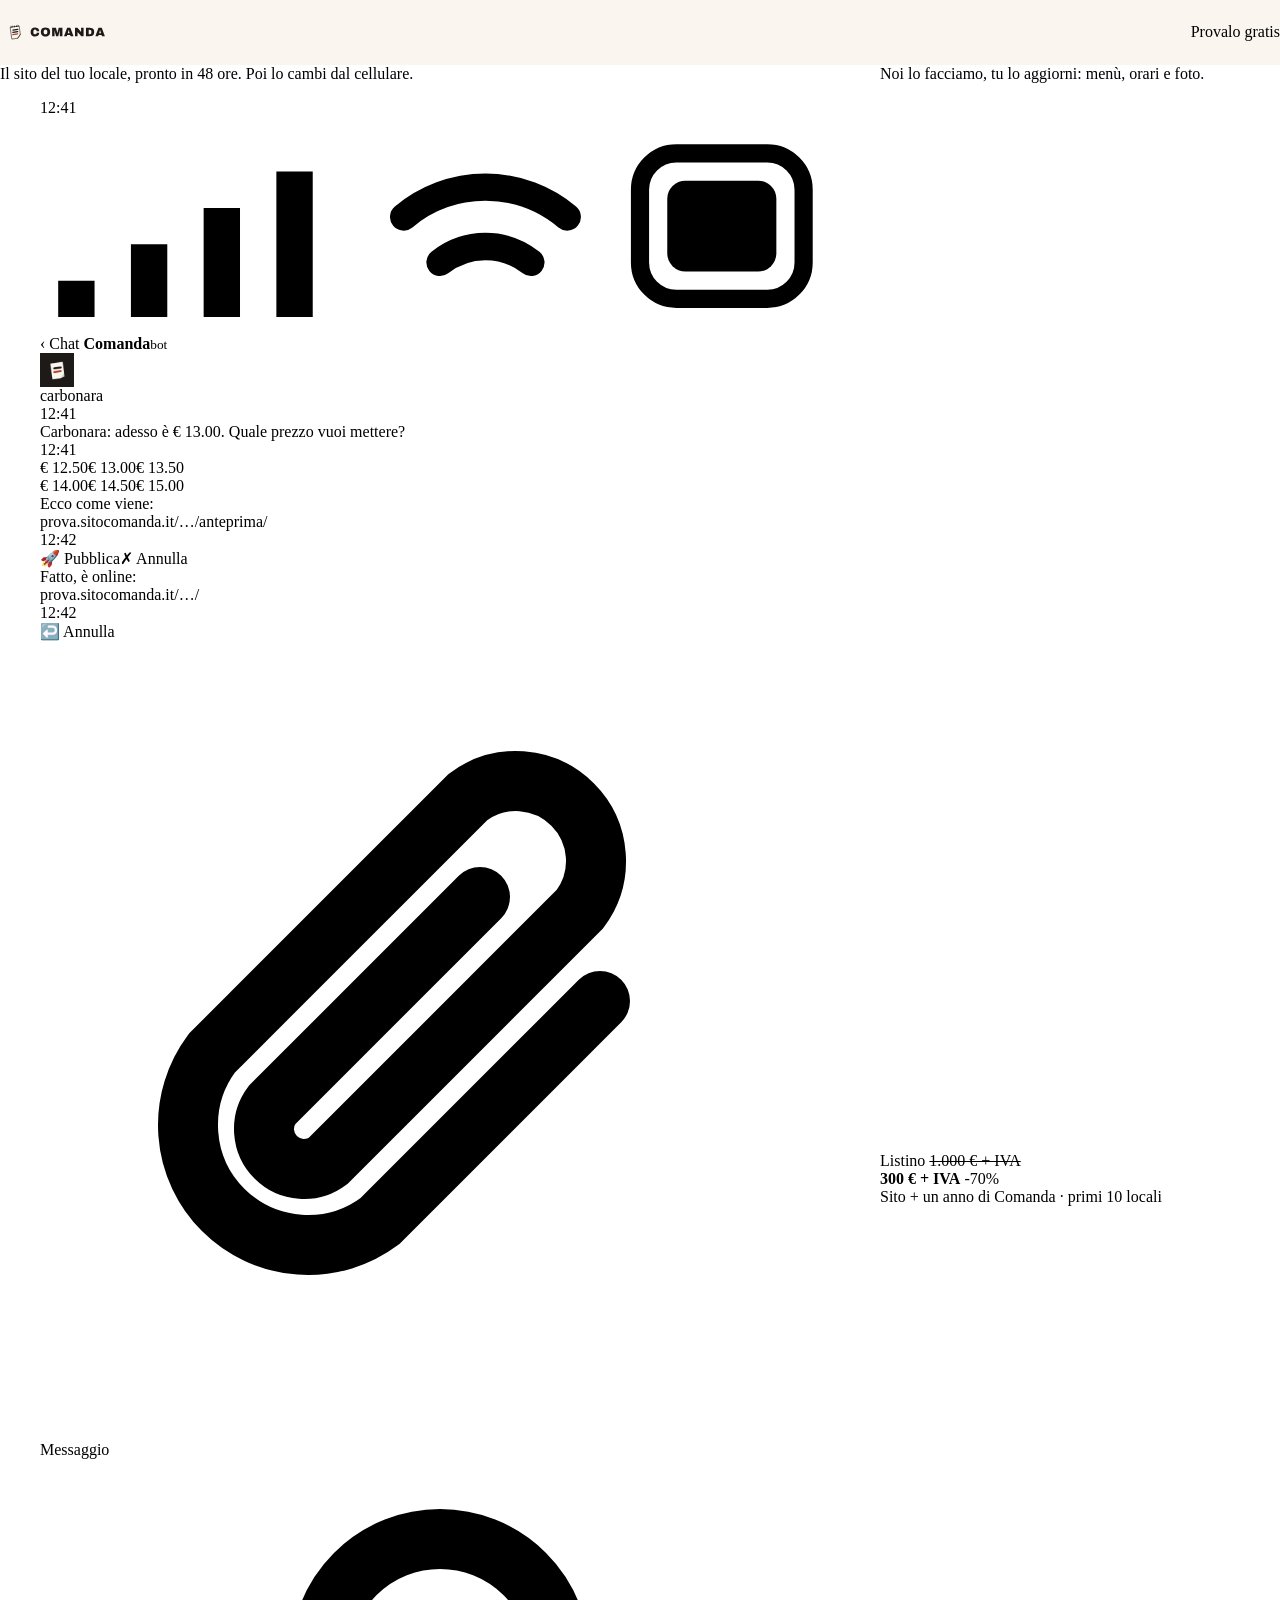
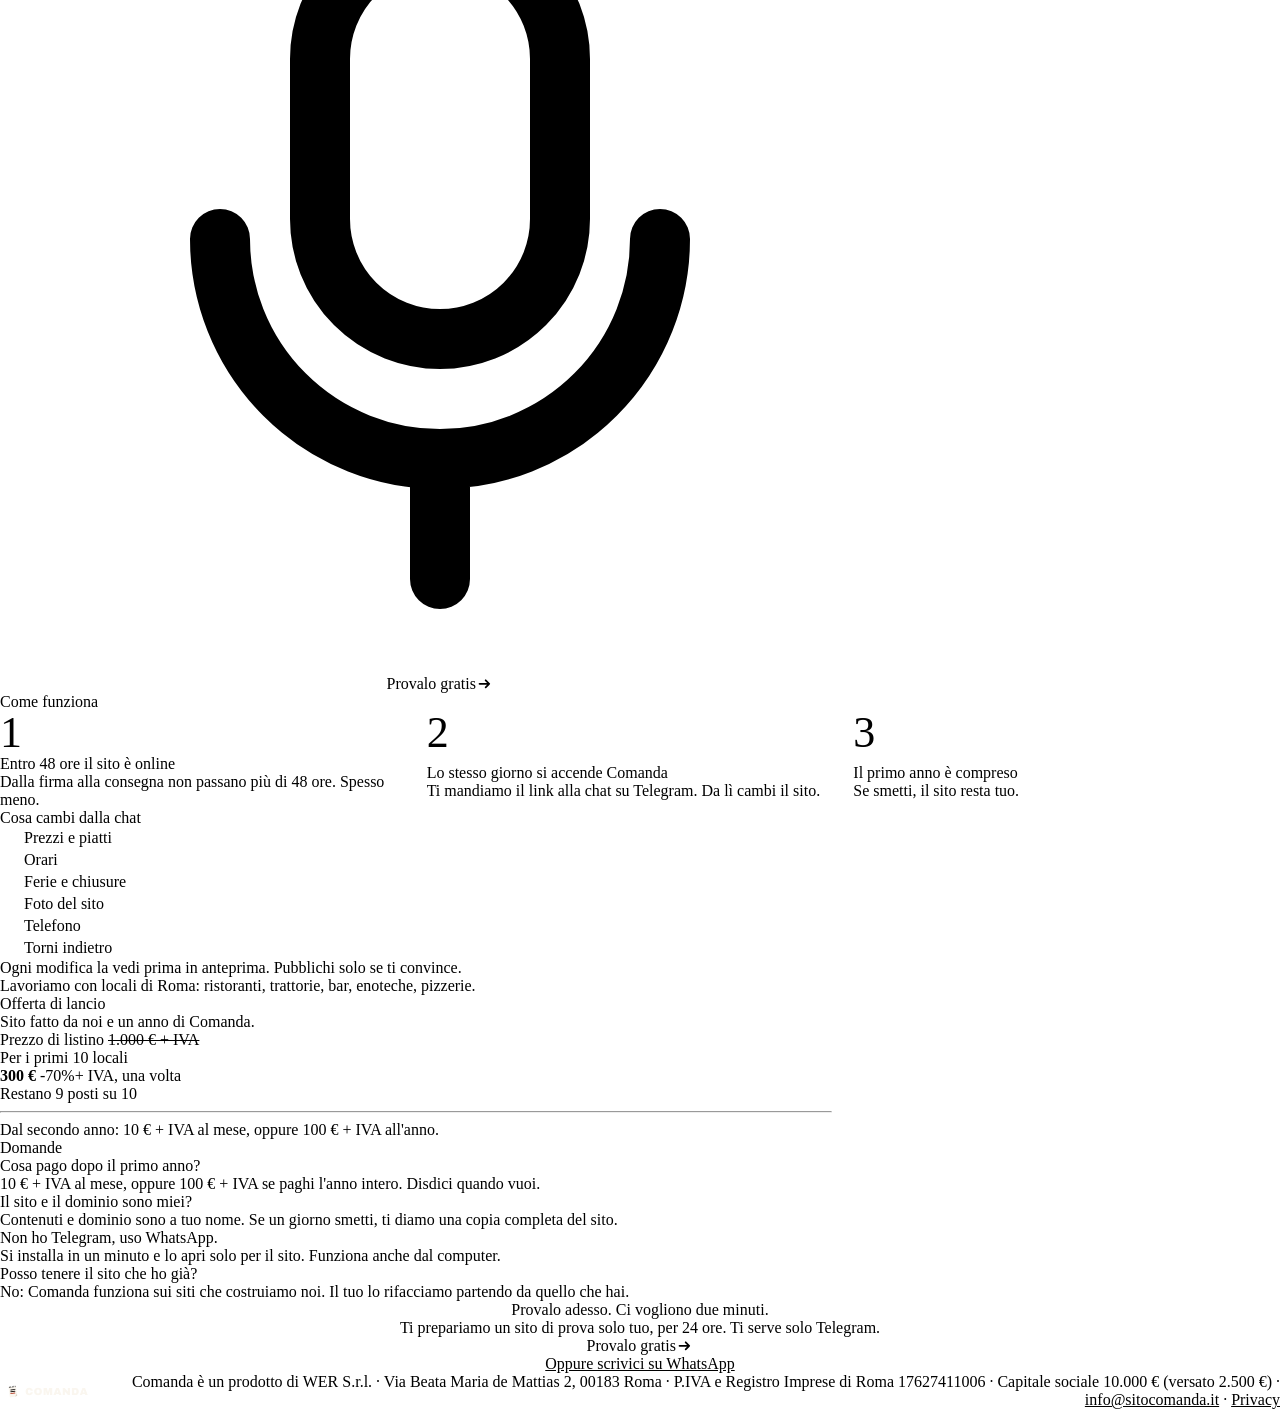
==== index.html @ eeb7a905 "vetrina v2: HTML nuovo, dati strutturati con tre prezzi e FAQ" ====
<!doctype html>
<html lang="it">
<head>
  <meta charset="utf-8">
  <meta name="viewport" content="width=device-width, initial-scale=1">
  <title>Sito per il tuo locale a Roma in 48 ore | Comanda</title>
  <meta name="description" content="Il sito del tuo locale in 48 ore, poi lo cambi dal cellulare. Listino 1.000 € + IVA, per i primi 10 locali 300 € + IVA con un anno compreso.">
  <link rel="canonical" href="https://sitocomanda.it/">
  <meta property="og:type" content="website">
  <meta property="og:site_name" content="Comanda">
  <meta property="og:locale" content="it_IT">
  <meta property="og:url" content="https://sitocomanda.it/">
  <meta property="og:title" content="Il sito del tuo locale, pronto in 48 ore. Poi lo cambi dal cellulare.">
  <meta property="og:description" content="Listino 1.000 € + IVA. Per i primi 10 locali: 300 € + IVA, sito e un anno di Comanda.">
  <meta property="og:image" content="https://sitocomanda.it/og-comanda.png">
  <meta property="og:image:alt" content="Comanda: il sito del tuo locale in 48 ore, 300 € + IVA per i primi 10 locali">
  <meta name="twitter:card" content="summary_large_image">
  <meta name="theme-color" content="#1D1A17">
  <link rel="icon" href="assets/comanda-favicon.ico" sizes="any">
  <link rel="icon" href="assets/comanda-favicon-32.png" type="image/png" sizes="32x32">
  <link rel="apple-touch-icon" href="assets/comanda-icona-ios-180.png">
  <link rel="preload" href="fonts/archivo-latin.woff2" as="font" type="font/woff2" crossorigin>
  <link rel="stylesheet" href="style.css">
  <script type="application/ld+json">
  {"@context":"https://schema.org","@type":"Service","name":"Comanda","url":"https://sitocomanda.it/",
   "description":"Sito per locali (ristoranti, trattorie, bar, enoteche, pizzerie) costruito in 48 ore da WER S.r.l. e aggiornabile dal titolare dal cellulare, con una chat su Telegram.",
   "areaServed":{"@type":"City","name":"Roma"},
   "provider":{"@type":"Organization","name":"WER S.r.l.","url":"https://sitocomanda.it/","logo":"https://sitocomanda.it/assets/comanda-icona-512.png","email":"info@sitocomanda.it","vatID":"IT17627411006",
     "address":{"@type":"PostalAddress","streetAddress":"Via Beata Maria de Mattias 2","postalCode":"00183","addressLocality":"Roma","addressCountry":"IT"}},
   "offers":[
    {"@type":"Offer","name":"Sito + primo anno di Comanda, prezzo di listino","price":"1000","priceCurrency":"EUR","priceSpecification":{"@type":"PriceSpecification","price":"1000","priceCurrency":"EUR","valueAddedTaxIncluded":false}},
    {"@type":"Offer","name":"Offerta di lancio: sito + primo anno, primi 10 locali","price":"300","priceCurrency":"EUR","availability":"https://schema.org/LimitedAvailability","eligibleQuantity":{"@type":"QuantitativeValue","maxValue":10},"priceSpecification":{"@type":"PriceSpecification","price":"300","priceCurrency":"EUR","valueAddedTaxIncluded":false}},
    {"@type":"Offer","name":"Rinnovo mensile dal secondo anno","price":"10","priceCurrency":"EUR","priceSpecification":{"@type":"UnitPriceSpecification","price":"10","priceCurrency":"EUR","valueAddedTaxIncluded":false,"billingDuration":"P1M"}},
    {"@type":"Offer","name":"Rinnovo annuale dal secondo anno","price":"100","priceCurrency":"EUR","priceSpecification":{"@type":"UnitPriceSpecification","price":"100","priceCurrency":"EUR","valueAddedTaxIncluded":false,"billingDuration":"P1Y"}}
   ]}
  </script>
  <script type="application/ld+json">
  {"@context":"https://schema.org","@type":"FAQPage","mainEntity":[
   {"@type":"Question","name":"Cosa pago dopo il primo anno?","acceptedAnswer":{"@type":"Answer","text":"10 € + IVA al mese, oppure 100 € + IVA se paghi l'anno intero. Disdici quando vuoi."}},
   {"@type":"Question","name":"Il sito e il dominio sono miei?","acceptedAnswer":{"@type":"Answer","text":"Contenuti e dominio sono a tuo nome. Se un giorno smetti, ti diamo una copia completa del sito."}},
   {"@type":"Question","name":"Non ho Telegram, uso WhatsApp.","acceptedAnswer":{"@type":"Answer","text":"Si installa in un minuto e lo apri solo per il sito. Funziona anche dal computer."}},
   {"@type":"Question","name":"Posso tenere il sito che ho già?","acceptedAnswer":{"@type":"Answer","text":"No: Comanda funziona sui siti che costruiamo noi. Il tuo lo rifacciamo partendo da quello che hai."}}
  ]}
  </script>
</head>
<body>
  <a class="skip" href="#main">Vai al contenuto</a>

  <header class="top">
    <div class="wrap top__in">
      <a class="logo" href="/" aria-label="Comanda, torna all'inizio"><img src="assets/comanda-lockup-orizzontale-chiaro.svg" alt="Comanda" width="110" height="30"></a>
      <a class="btn btn--line btn--sm" href="https://prova.sitocomanda.it/prova">Provalo gratis</a>
    </div>
  </header>

  <main id="main">
    <!-- HERO: figli piatti, l'ordine lo decide il CSS -->
    <section class="hero">
      <div class="wrap hero__grid">
        <h1>Il sito del tuo locale, pronto in 48 ore. Poi lo cambi dal cellulare.</h1>
        <p class="lead">Noi lo facciamo, tu lo aggiorni: menù, orari e foto.</p>

        <figure class="phone" id="demo" aria-label="Esempio di chat con Comanda su Telegram: la Carbonara passa da € 13.00 a € 14.00 e il sito si aggiorna">
          <div class="tg-status" aria-hidden="true">
            <span>12:41</span>
            <svg viewBox="0 0 44 12"><path d="M1 9h2v2H1zM5 7h2v4H5zM9 5h2v6H9zM13 3h2v8h-2z"/><path d="M20 5.5a7 7 0 0 1 9 0M22 8a4 4 0 0 1 5 0" fill="none" stroke="currentColor" stroke-width="1.5" stroke-linecap="round"/><rect x="33" y="2" width="9" height="8" rx="2" fill="none" stroke="currentColor"/><rect x="34.5" y="3.5" width="6" height="5" rx="1"/></svg>
          </div>
          <div class="tg-head" aria-hidden="true">
            <span class="tg-back">‹ Chat</span>
            <span class="tg-who"><b>Comanda</b><small>bot</small></span>
            <img class="tg-avatar" src="assets/comanda-avatar-96.png" alt="" width="34" height="34">
          </div>
          <div class="tg-body" data-demo-body data-demo-state="final">
            <div class="tg-msg tg-msg--me"><p>carbonara</p><time>12:41 <i class="tg-ticks"></i></time></div>
            <div class="tg-msg"><p>Carbonara: adesso è € 13.00. Quale prezzo vuoi mettere?</p><time>12:41</time>
              <div class="tg-kb"><div class="tg-kb__row"><span>€ 12.50</span><span>€ 13.00</span><span>€ 13.50</span></div><div class="tg-kb__row"><span class="is-tap">€ 14.00</span><span>€ 14.50</span><span>€ 15.00</span></div></div>
            </div>
            <div class="tg-msg"><p>Ecco come viene:<br><span class="tg-link">prova.sitocomanda.it/…/anteprima/</span></p><time>12:42</time>
              <div class="tg-kb"><div class="tg-kb__row"><span>🚀 Pubblica</span><span>✗ Annulla</span></div></div>
            </div>
            <div class="tg-msg"><p>Fatto, è online:<br><span class="tg-link">prova.sitocomanda.it/…/</span></p><time>12:42</time>
              <div class="tg-kb"><div class="tg-kb__row"><span>↩️ Annulla</span></div></div>
            </div>
          </div>
          <div class="tg-input" aria-hidden="true">
            <svg viewBox="0 0 20 20"><path d="m14 9-5.5 5.5a3 3 0 0 1-4.2-4.2l6.4-6.4a2 2 0 0 1 2.8 2.8l-6.3 6.3a1 1 0 0 1-1.4-1.4L11 6.4" fill="none" stroke="currentColor" stroke-width="1.5" stroke-linecap="round"/></svg>
            <span class="tg-field">Messaggio</span>
            <svg viewBox="0 0 20 20"><rect x="7" y="2" width="6" height="10" rx="3" fill="none" stroke="currentColor" stroke-width="1.5"/><path d="M4.5 9.5a5.5 5.5 0 0 0 11 0M10 15v3" fill="none" stroke="currentColor" stroke-width="1.5" stroke-linecap="round"/></svg>
          </div>
        </figure>

        <div class="price-mini">
          <p class="price-mini__list">Listino <s class="strike">1.000 € + IVA</s></p>
          <p class="price-mini__now"><b>300 € + IVA</b> <span class="badge">-70%</span></p>
          <p class="price-mini__note">Sito + un anno di Comanda · primi 10 locali</p>
        </div>

        <a class="btn btn--brick btn--block hero__cta" href="https://prova.sitocomanda.it/prova">Provalo gratis <svg class="arrow" viewBox="0 0 20 20" aria-hidden="true"><path d="M4 10h11m-4-4 4 4-4 4"/></svg></a>
      </div>
    </section>

    <!-- COME FUNZIONA -->
    <section class="section steps" id="come">
      <div class="wrap">
        <h2>Come funziona</h2>
        <ol class="steps__list">
          <li><span class="steps__n" aria-hidden="true">1</span><div><h3>Entro 48 ore il sito è online</h3><p>Dalla firma alla consegna non passano più di 48 ore. Spesso meno.</p></div></li>
          <li><span class="steps__n" aria-hidden="true">2</span><div><h3>Lo stesso giorno si accende Comanda</h3><p>Ti mandiamo il link alla chat su Telegram. Da lì cambi il sito.</p></div></li>
          <li><span class="steps__n" aria-hidden="true">3</span><div><h3>Il primo anno è compreso</h3><p>Se smetti, il sito resta tuo.</p></div></li>
        </ol>
      </div>
    </section>

    <!-- COSA CAMBI -->
    <section class="section changes" id="cosa">
      <div class="wrap">
        <h2>Cosa cambi dalla chat</h2>
        <ul class="changes__list">
          <li><svg viewBox="0 0 24 24" aria-hidden="true"><path d="M5 3v7a2 2 0 0 0 4 0V3M7 12v9M17 3c-2 0-3 2.5-3 6s1 4 3 4v8"/></svg>Prezzi e piatti</li>
          <li><svg viewBox="0 0 24 24" aria-hidden="true"><circle cx="12" cy="13" r="8"/><path d="M12 9v4l2.5 2M5 3 2 6M19 3l3 3"/></svg>Orari</li>
          <li><svg viewBox="0 0 24 24" aria-hidden="true"><rect x="3" y="5" width="18" height="16" rx="2"/><path d="M3 10h18M8 3v4m8-4v4M10 14l4 4m0-4-4 4"/></svg>Ferie e chiusure</li>
          <li><svg viewBox="0 0 24 24" aria-hidden="true"><rect x="3" y="3" width="18" height="18" rx="2"/><circle cx="9" cy="9" r="2"/><path d="m21 15-5-5L5 21"/></svg>Foto del sito</li>
          <li><svg viewBox="0 0 24 24" aria-hidden="true"><path d="M5 4h4l2 5-2.5 1.5a11 11 0 0 0 5 5L15 13l5 2v4a2 2 0 0 1-2 2A16 16 0 0 1 3 6a2 2 0 0 1 2-2"/></svg>Telefono</li>
          <li><svg viewBox="0 0 24 24" aria-hidden="true"><path d="M9 14 4 9l5-5"/><path d="M4 9h10.5a5.5 5.5 0 0 1 0 11H11"/></svg>Torni indietro</li>
        </ul>
        <p class="changes__note">Ogni modifica la vedi prima in anteprima. Pubblichi solo se ti convince.</p>
        <p class="changes__who">Lavoriamo con locali di Roma: ristoranti, trattorie, bar, enoteche, pizzerie.</p>
      </div>
    </section>

    <!-- PREZZO -->
    <section class="section offer" id="prezzo">
      <div class="wrap offer__in">
        <div class="offer__head">
          <p class="eyebrow">Offerta di lancio</p>
          <h2>Sito fatto da noi e un anno di Comanda.</h2>
        </div>
        <div class="offer__body">
          <p class="offer__list"><span>Prezzo di listino</span> <s class="strike strike--big">1.000 € + IVA</s></p>
          <p class="offer__for">Per i primi 10 locali</p>
          <p class="offer__now"><b>300 €</b> <span class="offer__side"><span class="badge badge--amber">-70%</span><span>+ IVA, una volta</span></span></p>
          <div class="seats">
            <span class="seats__dots" aria-hidden="true"><i class="is-taken"></i><i></i><i></i><i></i><i></i><i></i><i></i><i></i><i></i><i></i></span>
            <p>Restano 9 posti su 10</p>
          </div>
          <hr>
          <p class="offer__renew">Dal secondo anno: 10 € + IVA al mese, oppure 100 € + IVA all'anno.</p>
        </div>
      </div>
    </section>

    <!-- DOMANDE -->
    <section class="section faq" id="domande">
      <div class="wrap">
        <h2>Domande</h2>
        <div class="faq__list">
          <details><summary>Cosa pago dopo il primo anno?</summary><p>10 € + IVA al mese, oppure 100 € + IVA se paghi l'anno intero. Disdici quando vuoi.</p></details>
          <details><summary>Il sito e il dominio sono miei?</summary><p>Contenuti e dominio sono a tuo nome. Se un giorno smetti, ti diamo una copia completa del sito.</p></details>
          <details><summary>Non ho Telegram, uso WhatsApp.</summary><p>Si installa in un minuto e lo apri solo per il sito. Funziona anche dal computer.</p></details>
          <details><summary>Posso tenere il sito che ho già?</summary><p>No: Comanda funziona sui siti che costruiamo noi. Il tuo lo rifacciamo partendo da quello che hai.</p></details>
        </div>
      </div>
    </section>

    <!-- CHIUSURA -->
    <section class="section close">
      <div class="wrap close__in">
        <h2>Provalo adesso. Ci vogliono due minuti.</h2>
        <p>Ti prepariamo un sito di prova solo tuo, per 24 ore. Ti serve solo Telegram.</p>
        <a class="btn btn--brick btn--block" href="https://prova.sitocomanda.it/prova">Provalo gratis <svg class="arrow" viewBox="0 0 20 20" aria-hidden="true"><path d="M4 10h11m-4-4 4 4-4 4"/></svg></a>
        <a class="close__wa" href="https://wa.me/393895848609?text=Ciao%2C%20vorrei%20parlare%20del%20sito%20del%20mio%20locale" rel="noopener">Oppure scrivici su WhatsApp</a>
      </div>
    </section>
  </main>

  <footer class="foot">
    <div class="wrap foot__in">
      <img src="assets/comanda-lockup-orizzontale-scuro.svg" alt="Comanda" width="92" height="25">
      <p>Comanda è un prodotto di WER S.r.l. · Via Beata Maria de Mattias 2, 00183 Roma · P.IVA e Registro Imprese di Roma 17627411006 · Capitale sociale 10.000 € (versato 2.500 €) · <a href="mailto:info@sitocomanda.it">info@sitocomanda.it</a> · <a href="privacy.html">Privacy</a></p>
    </div>
  </footer>

  <div class="sticky-cta" hidden>
    <a class="btn btn--brick btn--block" href="https://prova.sitocomanda.it/prova">Provalo gratis <svg class="arrow" viewBox="0 0 20 20" aria-hidden="true"><path d="M4 10h11m-4-4 4 4-4 4"/></svg></a>
  </div>

  <script src="site.js" defer></script>
</body>
</html>
---- style.css ----
/* Comanda · vetrina sitocomanda.it · dal design pen.dev del 2026-09-27 */

@font-face {
  font-family: "Archivo";
  font-style: normal;
  font-weight: 400 900;
  font-display: swap;
  src: url("fonts/archivo-latin.woff2") format("woff2");
}

*, *::before, *::after { box-sizing: border-box; }
html { -webkit-text-size-adjust: 100%; scroll-behavior: smooth; scroll-padding-top: 5rem; }
@media (prefers-reduced-motion: reduce) { html { scroll-behavior: auto; } }
body {
  margin: 0;
  font-family: var(--font);
  font-size: var(--fs-body);
  line-height: var(--lh-body);
  color: var(--ink);
  background: var(--paper);
  -webkit-font-smoothing: antialiased;
}
h1, h2, h3, p, ul, ol { margin: 0; }
ul, ol { padding: 0; list-style: none; }
img, svg { display: block; }
a { color: inherit; }
button { font: inherit; color: inherit; }
:focus-visible { outline: none; box-shadow: var(--focus); border-radius: var(--r-xs); }

.wrap { width: 100%; max-width: calc(var(--w-page) + 2 * var(--gutter)); margin: 0 auto; padding: 0 var(--gutter); }
.skip { position: absolute; left: -999px; top: 0; background: var(--ink); color: var(--paper); padding: var(--s-3) var(--s-4); z-index: 99; }
.skip:focus { left: var(--s-3); top: var(--s-3); }
.sr { position: absolute; width: 1px; height: 1px; overflow: hidden; clip: rect(0 0 0 0); }

@media (max-width: 767px) { .only-wide { display: none !important; } }
@media (min-width: 768px) { .only-narrow { display: none !important; } }

h1 {
  font-size: var(--fs-display-1);
  font-weight: var(--w-black);
  line-height: var(--lh-display);
  letter-spacing: var(--track-display);
  text-wrap: balance;
}
h2 {
  font-size: var(--fs-h1);
  font-weight: var(--w-black);
  line-height: var(--lh-tight);
  letter-spacing: var(--track-display);
  text-wrap: balance;
}
h3 { font-size: var(--fs-body-lg); font-weight: var(--w-bold); line-height: var(--lh-snug); }

/* ---------- Bottoni ---------- */
.btn {
  display: inline-flex; align-items: center; justify-content: center; gap: var(--s-2);
  min-height: var(--control-h);
  padding: 0 var(--s-5);
  border-radius: var(--r-sm);
  border: var(--border-w) solid transparent;
  font-weight: var(--w-bold);
  font-size: 1rem;
  text-decoration: none;
  white-space: nowrap;
  transition: background var(--t-fast) var(--ease), transform var(--t-fast) var(--ease);
}
.btn:active { transform: translateY(1px); }
.btn--sm { min-height: var(--control-h-sm); padding: 0 var(--s-4); font-size: var(--fs-small); }
.btn--block { width: 100%; }
.btn--brick { background: var(--brick); color: var(--paper); }
.btn--brick:hover { background: var(--brick-2); }
.btn--amber { background: var(--amber); color: var(--ink); }
.btn--amber:hover { background: #d99532; }
.btn--line { border-color: var(--ink); color: var(--ink); background: transparent; }
.btn--line:hover { background: var(--paper-2); }
.btn--ghost { color: var(--ink); padding: 0 var(--s-4); }
.btn--ghost:hover { text-decoration: underline; text-underline-offset: 4px; }
.arrow { width: 1.1em; height: 1.1em; fill: none; stroke: currentColor; stroke-width: 2; stroke-linecap: round; stroke-linejoin: round; }
.wa { width: 1.1em; height: 1.1em; fill: none; stroke: currentColor; stroke-width: 2; stroke-linejoin: round; }

.note { font-size: var(--fs-small); color: var(--ink-3); }

/* ---------- Barra offerta ---------- */
.promo { background: var(--ink); color: var(--paper); font-size: var(--fs-label); font-weight: var(--w-medium); }
.promo__in { display: flex; align-items: center; justify-content: center; gap: var(--s-2); min-height: 2.25rem; padding-top: var(--s-2); padding-bottom: var(--s-2); text-align: center; }
.promo__icon { width: 14px; height: 14px; fill: var(--amber); flex: none; }
.promo__link { color: var(--amber); font-weight: var(--w-bold); text-decoration: none; margin-left: var(--s-2); }
.promo__link:hover { text-decoration: underline; }

/* ---------- Testata ---------- */
.top { position: sticky; top: 0; z-index: 20; background: rgba(250, 246, 239, 0.94); backdrop-filter: blur(8px); border-bottom: 1px solid transparent; transition: border-color var(--t-base); }
.top.is-scrolled { border-bottom-color: var(--paper-3); }
.top__in { display: flex; align-items: center; justify-content: space-between; min-height: 4rem; }
.logo img { width: 110px; height: auto; }
.nav { display: none; }
.menu { display: grid; gap: 5px; width: 44px; height: 44px; place-content: center; background: none; border: 0; cursor: pointer; margin-right: -10px; }
.menu span { width: 22px; height: 2px; background: var(--ink); transition: transform var(--t-base) var(--ease), opacity var(--t-base); }
.menu[aria-expanded="true"] span:nth-child(1) { transform: translateY(7px) rotate(45deg); }
.menu[aria-expanded="true"] span:nth-child(2) { opacity: 0; }
.menu[aria-expanded="true"] span:nth-child(3) { transform: translateY(-7px) rotate(-45deg); }
.nav.is-open {
  display: flex; flex-direction: column; gap: var(--s-1);
  position: absolute; left: 0; right: 0; top: 100%;
  background: var(--paper); border-bottom: 1px solid var(--paper-3);
  padding: var(--s-2) var(--gutter) var(--s-5);
}
.nav.is-open a:not(.btn) { padding: var(--s-3) 0; text-decoration: none; font-weight: var(--w-medium); border-bottom: 1px solid var(--paper-3); }
.nav.is-open .btn { margin-top: var(--s-4); }
@media (min-width: 900px) {
  .menu { display: none; }
  .nav, .nav.is-open { display: flex; flex-direction: row; align-items: center; gap: var(--s-6); position: static; padding: 0; border: 0; background: none; }
  .nav a:not(.btn) { text-decoration: none; font-size: var(--fs-small); font-weight: var(--w-medium); padding: 0; border: 0; }
  .nav a:not(.btn):hover { text-decoration: underline; text-underline-offset: 4px; }
  .nav .btn, .nav.is-open .btn { margin: 0; }
}

/* ---------- Hero ---------- */
.hero { padding: var(--s-5) 0 var(--s-8); }
.hero__grid { display: grid; gap: var(--s-5); }
.hero__copy { display: grid; gap: var(--s-4); align-content: start; }
.lead { font-size: var(--fs-body); color: var(--ink-2); max-width: 36rem; }
.deal {
  display: flex; align-items: center; gap: var(--s-4);
  padding: var(--s-3) var(--s-4);
  background: #fff; border: 1px solid var(--paper-3);
  text-decoration: none; max-width: 34rem;
}
.deal__price { color: var(--brick); font-weight: var(--w-black); font-size: clamp(1.5rem, 1.2rem + 1.5vw, 2rem); letter-spacing: var(--track-display); white-space: nowrap; }
.deal__text { display: grid; line-height: var(--lh-snug); }
.deal__text b { font-size: var(--fs-small); }
.deal__text small { font-size: var(--fs-label); color: var(--ink-3); }
.hero__cta { display: flex; flex-wrap: wrap; align-items: center; gap: var(--s-3); }
.hero__cta.only-narrow { display: grid; gap: var(--s-3); text-align: center; }

@media (min-width: 768px) {
  .hero { padding: var(--s-8) 0 var(--s-9); }
  .hero__grid { grid-template-columns: minmax(0, 1fr) minmax(0, 25rem); gap: var(--s-7); align-items: center; }
  .hero__copy { gap: var(--s-5); }
  .hero__cta { margin-top: var(--s-2); }
}

/* ---------- Chat demo ---------- */
.chat {
  background: #fff;
  border: 1px solid var(--paper-3);
  border-radius: var(--r-lg);
  overflow: hidden;
  box-shadow: 0 20px 50px -24px rgba(29, 26, 23, 0.28);
  font-size: var(--fs-small);
  max-width: 28rem;
  width: 100%;
  justify-self: center;
}
.chat__head { display: flex; align-items: center; gap: var(--s-3); padding: var(--s-3) var(--s-4); border-bottom: 1px solid var(--paper-3); }
.chat__avatar { width: 34px; height: 34px; border-radius: 50%; background: var(--brick); color: var(--paper); display: grid; place-items: center; font-weight: var(--w-black); flex: none; }
.chat__who { display: grid; line-height: 1.2; }
.chat__who small { color: var(--ink-3); font-size: 0.75rem; }
.chat__live { margin-left: auto; display: inline-flex; align-items: center; gap: 6px; background: var(--brick-soft); color: var(--brick-2); font-size: 0.72rem; font-weight: var(--w-bold); padding: 3px 10px; border-radius: var(--r-pill); }
.chat__live i { width: 6px; height: 6px; border-radius: 50%; background: var(--brick); animation: pulse 1.6s infinite; }
@keyframes pulse { 50% { opacity: 0.3; } }
@media (prefers-reduced-motion: reduce) { .chat__live i { animation: none; } }

.chat__body {
  display: flex; flex-direction: column; gap: var(--s-3);
  padding: var(--s-4);
  background: var(--paper-2);
  height: 21rem;
  overflow-y: auto;
  overscroll-behavior: contain;
  scroll-behavior: smooth;
}
.chat__day { align-self: center; font-size: 0.72rem; background: var(--paper-3); padding: 2px 10px; border-radius: var(--r-pill); color: var(--ink-2); }
.msg { max-width: 86%; padding: var(--s-2) var(--s-3); border-radius: var(--r-md); line-height: 1.4; animation: in var(--t-base) var(--ease); }
@keyframes in { from { opacity: 0; transform: translateY(6px); } }
.msg time { display: flex; justify-content: flex-end; align-items: center; gap: 4px; font-size: 0.68rem; margin-top: 2px; opacity: 0.7; }
.msg time svg { width: 14px; height: 9px; fill: none; stroke: currentColor; stroke-width: 1.5; }
.msg--me { align-self: flex-end; background: var(--ink); color: var(--paper); border-bottom-right-radius: var(--r-xs); }
.msg--bot { align-self: flex-start; background: #fff; border: 1px solid var(--paper-3); border-bottom-left-radius: var(--r-xs); }
.msg--typing { display: flex; gap: 4px; padding: var(--s-3); }
.msg--typing i { width: 6px; height: 6px; border-radius: 50%; background: var(--ink-3); animation: dot 1s infinite; }
.msg--typing i:nth-child(2) { animation-delay: 0.15s; }
.msg--typing i:nth-child(3) { animation-delay: 0.3s; }
@keyframes dot { 50% { transform: translateY(-3px); opacity: 0.4; } }

.site { margin-top: var(--s-2); border: 1px solid var(--paper-3); border-left: 3px solid var(--brick); padding: var(--s-2) var(--s-3); background: var(--paper); display: grid; gap: 2px; }
.site__url { font-size: 0.68rem; color: var(--brick); font-weight: var(--w-bold); }
.site__name { font-size: var(--fs-small); }
.site__menu { display: grid; gap: 2px; margin-top: 4px; font-size: 0.8rem; }
.site__menu li { display: flex; justify-content: space-between; gap: var(--s-4); padding: 2px 6px; margin: 0 -6px; }
.site__menu li.is-new { background: var(--ok-soft); color: var(--ok); font-weight: var(--w-bold); }
.site__menu s { color: var(--ink-3); font-weight: var(--w-regular); margin-right: 4px; }
.site__photo { height: 64px; margin-top: 4px; background: linear-gradient(135deg, #c98a5a, #7a4a2e 60%, #3a2518); position: relative; }
.site__photo::after { content: "Nuova copertina"; position: absolute; left: 6px; bottom: 4px; font-size: 0.65rem; color: #fff; font-weight: var(--w-bold); }

.chat__input { display: flex; align-items: center; justify-content: space-between; gap: var(--s-3); padding: var(--s-3) var(--s-4); border-top: 1px solid var(--paper-3); color: var(--ink-3); }
.chat__send { width: 32px; height: 32px; border-radius: 50%; background: var(--brick); display: grid; place-items: center; flex: none; }
.chat__send svg { width: 16px; height: 16px; fill: var(--paper); }
.chat__try { padding: var(--s-3) var(--s-4) var(--s-4); background: var(--paper); border-top: 1px solid var(--paper-3); }
.chat__try > p { display: flex; align-items: center; gap: 6px; font-size: 0.78rem; font-weight: var(--w-bold); color: var(--ink-2); margin-bottom: var(--s-2); }
.chat__try > p svg { width: 16px; height: 16px; fill: none; stroke: var(--brick); stroke-width: 1.6; stroke-linecap: round; stroke-linejoin: round; }
.chips { display: grid; grid-template-columns: 1fr 1fr; gap: var(--s-2); }
.chips button {
  display: flex; align-items: center; justify-content: center; gap: 6px;
  min-height: 2.5rem; padding: 0 var(--s-2);
  background: #fff; border: 1px solid var(--line); border-radius: var(--r-sm);
  font-size: 0.8rem; font-weight: var(--w-bold); cursor: pointer;
  transition: border-color var(--t-fast), background var(--t-fast);
}
@media (max-width: 359px) { .chips button { font-size: 0.74rem; gap: 4px; } .chips svg { width: 13px; height: 13px; } .chat__input span:first-child { font-size: 0.8rem; } }
.chips button:hover { border-color: var(--brick); }
.chips button[aria-pressed="true"] { background: var(--paper-2); border-color: var(--paper-3); color: var(--ink-3); cursor: default; }
.chips svg { width: 15px; height: 15px; fill: none; stroke: var(--brick); stroke-width: 1.6; stroke-linecap: round; stroke-linejoin: round; flex: none; }

/* ---------- Sezioni ---------- */
.section { padding: var(--section-gap) 0; }
.dark { background: var(--ink); color: var(--paper); padding: var(--section-gap) 0; }

/* Tre gesti */
.steps__head { display: flex; justify-content: space-between; align-items: end; gap: var(--s-5); margin-bottom: var(--s-6); }
.steps__head p { color: var(--paper-mute); }
.steps__list { display: grid; gap: 0; }
.steps__list li { display: grid; grid-template-columns: 2.25rem 1fr; gap: var(--s-3); padding: var(--s-5) 0; border-top: 1px solid var(--line-dark); }
.steps__list li:first-child { border-top-color: var(--amber); }
.steps__n { font-size: 1.75rem; font-weight: var(--w-black); line-height: 1; color: var(--paper); }
.steps__list li:first-child .steps__n { color: var(--amber); }
.steps__list h3 { margin-bottom: var(--s-2); }
.steps__list p { color: var(--paper-mute); font-size: var(--fs-small); }
@media (min-width: 768px) {
  .steps__head { margin-bottom: var(--s-7); }
  .steps__list { grid-template-columns: repeat(3, 1fr); gap: var(--s-6); }
  .steps__list li { grid-template-columns: 1fr; gap: var(--s-4); padding-top: var(--s-6); }
  .steps__n { font-size: 2.75rem; }
}

/* Cosa cambi */
.changes__grid { display: grid; gap: var(--s-5); }
.changes__grid > div { display: grid; gap: var(--s-4); align-content: start; }
.changes__grid > div p { color: var(--ink-2); }
.changes__list li { display: grid; grid-template-columns: 1.5rem 1fr; column-gap: var(--s-4); align-items: center; padding: var(--s-4) 0; border-bottom: 1px solid var(--paper-3); }
.changes__list svg { width: 22px; height: 22px; fill: none; stroke: var(--brick); stroke-width: 1.7; stroke-linecap: round; stroke-linejoin: round; grid-row: span 2; }
.changes__list q, .changes__list b { font-weight: var(--w-medium); }
.changes__list q { quotes: "«" "»"; }
.changes__list span { font-size: var(--fs-label); color: var(--ink-3); }
@media (min-width: 768px) {
  .changes__grid { grid-template-columns: 0.85fr 1.15fr; gap: var(--s-8); }
  .changes__list li { grid-template-columns: 1.5rem 1fr auto; }
  .changes__list svg { grid-row: auto; }
  .changes__list span { text-align: right; font-size: var(--fs-small); }
}

/* Offerta */
.offer-wrap { padding-top: 0; }
.offer {
  display: grid; gap: var(--s-6);
  background: var(--ink); color: var(--paper);
  padding: var(--s-6) var(--s-5);
  border-radius: var(--r-lg);
}
.offer__copy { display: grid; gap: var(--s-4); align-content: start; }
.offer__copy > p { color: var(--paper-mute); max-width: 34rem; }
.ticks { display: grid; gap: var(--s-2); }
.ticks li { position: relative; padding-left: var(--s-6); font-size: var(--fs-small); }
.ticks li::before { content: ""; position: absolute; left: 2px; top: 0.35em; width: 12px; height: 7px; border-left: 2px solid var(--amber); border-bottom: 2px solid var(--amber); transform: rotate(-45deg); }
.offer .btn { justify-self: start; margin-top: var(--s-2); }
.slip {
  display: grid; gap: var(--s-1);
  background: var(--paper); color: var(--ink);
  padding: var(--s-5);
  border-top: 3px solid var(--brick);
  box-shadow: 0 16px 30px -18px rgba(0, 0, 0, 0.6);
  transform: rotate(var(--tilt-slip));
  align-self: center;
  max-width: 22rem;
}
.slip__label { font-size: var(--fs-label); color: var(--ink-3); }
.slip__price { font-size: clamp(3.25rem, 2.5rem + 3vw, 4.5rem); font-weight: var(--w-black); line-height: 1; letter-spacing: var(--track-display); }
.slip__sub { font-size: var(--fs-small); color: var(--ink-2); }
.slip__seats { display: grid; grid-template-columns: repeat(10, 1fr); gap: 5px; margin-top: var(--s-4); }
.slip__seats i { height: 7px; background: var(--brick); }
.slip__count { font-size: var(--fs-label); color: var(--brick); font-weight: var(--w-bold); }
@media (max-width: 767px) {
  .offer { padding: var(--s-6) var(--s-4); }
  .offer .slip { order: -1; transform: none; max-width: none; margin-top: var(--s-2); }
  .offer__copy { display: contents; }
  .offer h2 { order: -2; }
  .offer .btn { width: 100%; }
}
@media (min-width: 768px) {
  .offer { grid-template-columns: 1.3fr 0.7fr; gap: var(--s-8); padding: var(--s-8) var(--s-7); }
  .offer .slip { justify-self: center; width: 100%; }
}

/* Confronto */
.compare { padding-top: 0; }
.compare h2 { margin-bottom: var(--s-6); }
.compare table { width: 100%; border-collapse: collapse; font-size: var(--fs-small); }
.compare th, .compare td { text-align: left; padding: var(--s-4); border-bottom: 1px solid var(--paper-3); vertical-align: top; }
.compare thead th { font-size: var(--fs-label); font-weight: var(--w-medium); color: var(--ink-3); }
.compare tbody th { font-weight: var(--w-bold); }
.compare .us { background: var(--amber-soft); font-weight: var(--w-bold); }
.compare thead .us { color: var(--brick); }
.fine { font-size: var(--fs-label); color: var(--ink-3); margin-top: var(--s-4); }

/* Prova */
.try-wrap { padding-top: 0; }
.try {
  display: grid; gap: var(--s-5);
  background: var(--ink); color: var(--paper);
  padding: var(--s-6) var(--s-5);
  border-radius: var(--r-lg);
}
.try__copy { display: grid; gap: var(--s-4); }
.try__copy > p:not(.note) { color: var(--paper-mute); max-width: 38rem; }
.try .btn { justify-self: start; }
.try .note { color: var(--paper-mute); font-size: var(--fs-label); }
.try__ticket { width: 76px; height: auto; order: -1; }
@media (max-width: 767px) {
  .try { background: none; color: var(--ink); padding: 0; }
  .try__copy > p:not(.note) { color: var(--ink-2); }
  .try .btn { width: 100%; background: var(--brick); color: var(--paper); }
  .try .note { color: var(--ink-3); text-align: center; }
}
@media (min-width: 768px) {
  .try { grid-template-columns: 1fr auto; align-items: center; padding: var(--s-8) var(--s-7); gap: var(--s-8); }
  .try__ticket { order: 0; width: 130px; margin-right: var(--s-6); }
}

/* FAQ */
.faq { background: var(--paper-2); }
.faq__grid { display: grid; gap: var(--s-5); }
.faq__list details { border-bottom: 1px solid var(--paper-3); }
.faq__list summary {
  display: flex; justify-content: space-between; align-items: center; gap: var(--s-4);
  padding: var(--s-4) 0; cursor: pointer; font-weight: var(--w-bold); list-style: none;
}
.faq__list summary::-webkit-details-marker { display: none; }
.faq__list summary::after { content: "+"; font-size: 1.5rem; font-weight: var(--w-regular); line-height: 1; transition: transform var(--t-base) var(--ease); }
.faq__list details[open] summary::after { transform: rotate(45deg); }
.faq__list p { padding: 0 0 var(--s-4); color: var(--ink-2); font-size: var(--fs-small); max-width: 40rem; }
@media (min-width: 768px) {
  .faq__grid { grid-template-columns: 0.8fr 1.2fr; gap: var(--s-8); }
  .faq__list summary { cursor: default; pointer-events: none; padding-bottom: var(--s-2); }
  .faq__list summary::after { display: none; }
  .faq__list details { padding-bottom: var(--s-2); }
}

/* Chiusura */
.close__in { display: grid; gap: var(--s-5); text-align: left; }
.close__cta { display: grid; gap: var(--s-3); }
@media (min-width: 768px) {
  .close__in { justify-items: center; text-align: center; }
  .close__cta { display: flex; gap: var(--s-3); }
}

/* Piede */
.foot { background: var(--ink); color: var(--paper-mute); font-size: var(--fs-label); padding: var(--s-6) 0; }
.foot__in { display: grid; gap: var(--s-4); }
.foot img { width: 92px; height: auto; }
.foot a { color: var(--paper); }
@media (min-width: 900px) {
  .foot__in { grid-template-columns: auto 1fr; align-items: center; }
  .foot p { text-align: right; }
}

/* Pagina privacy */
.doc { padding: var(--s-7) 0 var(--s-9); }
.doc .wrap { max-width: calc(var(--w-text) + 2 * var(--gutter)); }
.doc h1 { font-size: var(--fs-h1); margin-bottom: var(--s-3); }
.doc h2 { font-size: var(--fs-h3); margin: var(--s-6) 0 var(--s-3); }
.doc p, .doc li { color: var(--ink-2); margin-bottom: var(--s-3); }
.doc ul { list-style: disc; padding-left: var(--s-5); }
.doc .note { margin-bottom: var(--s-6); }
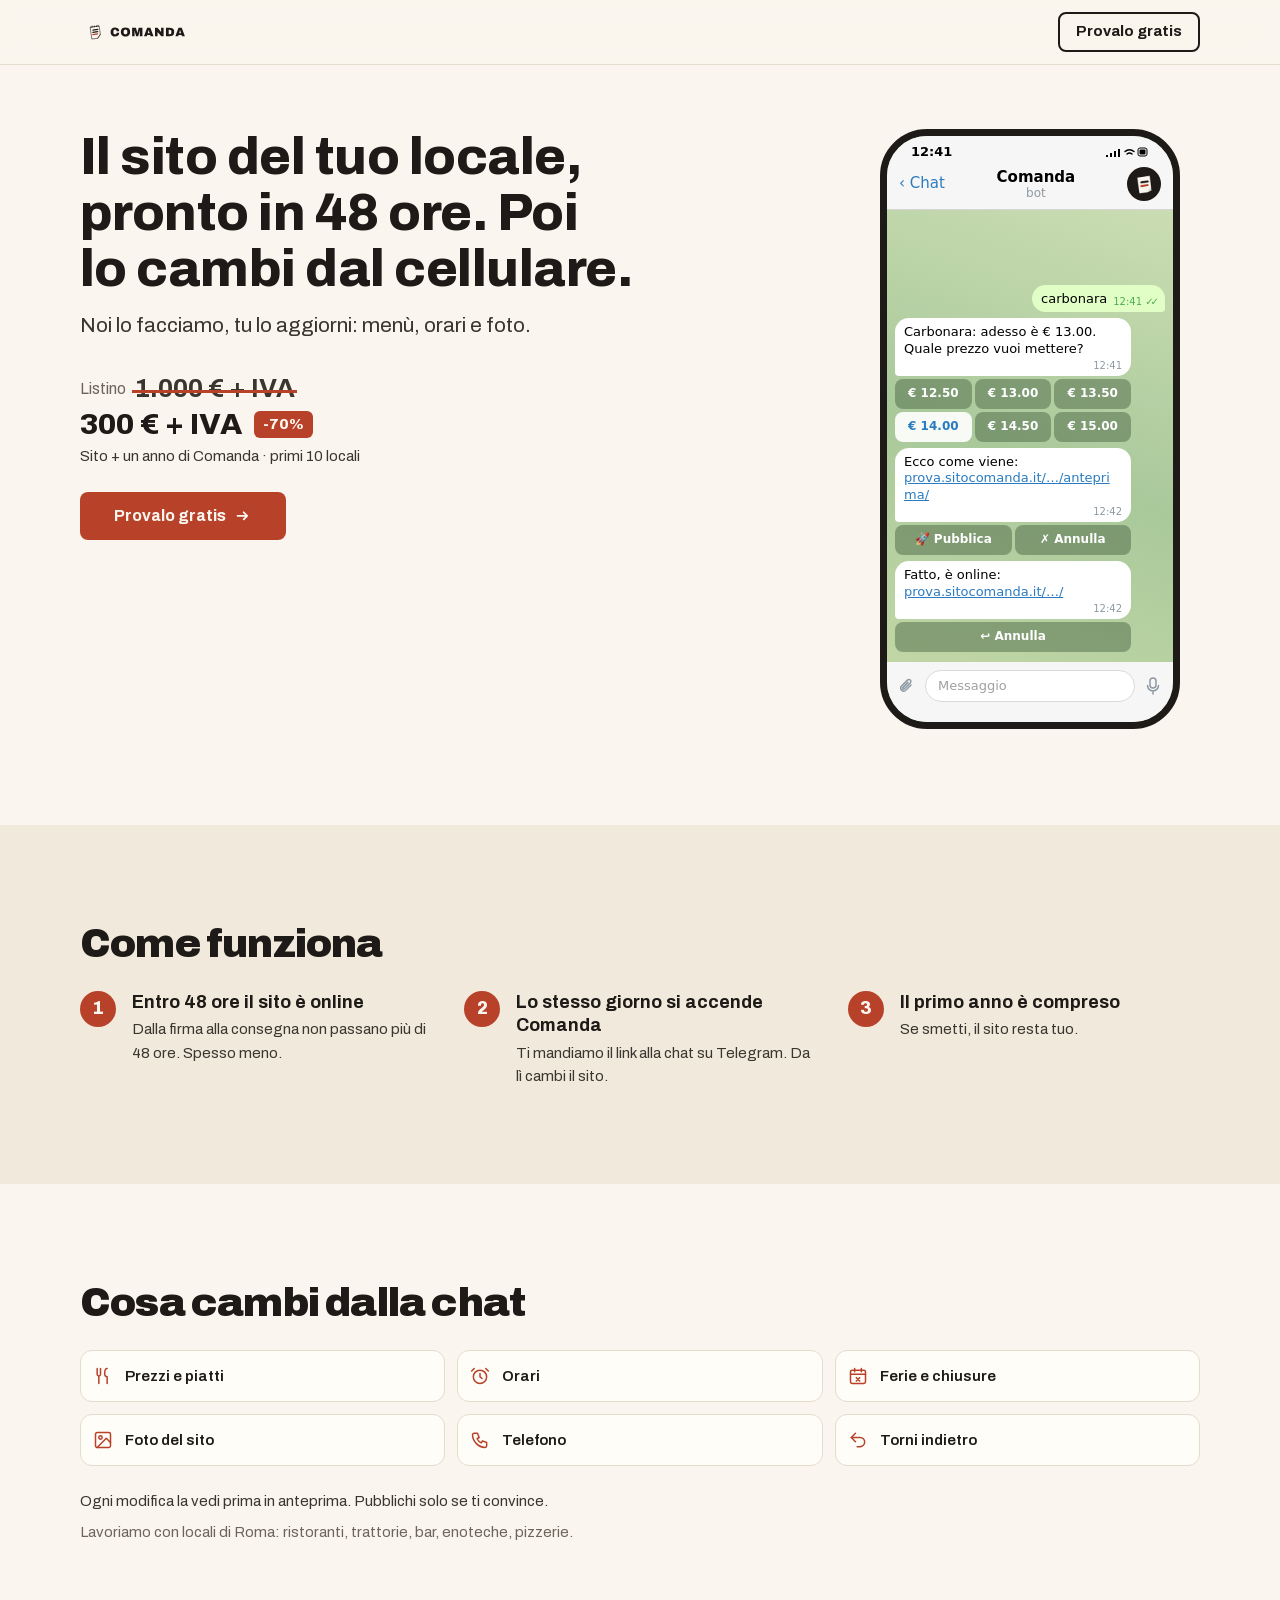
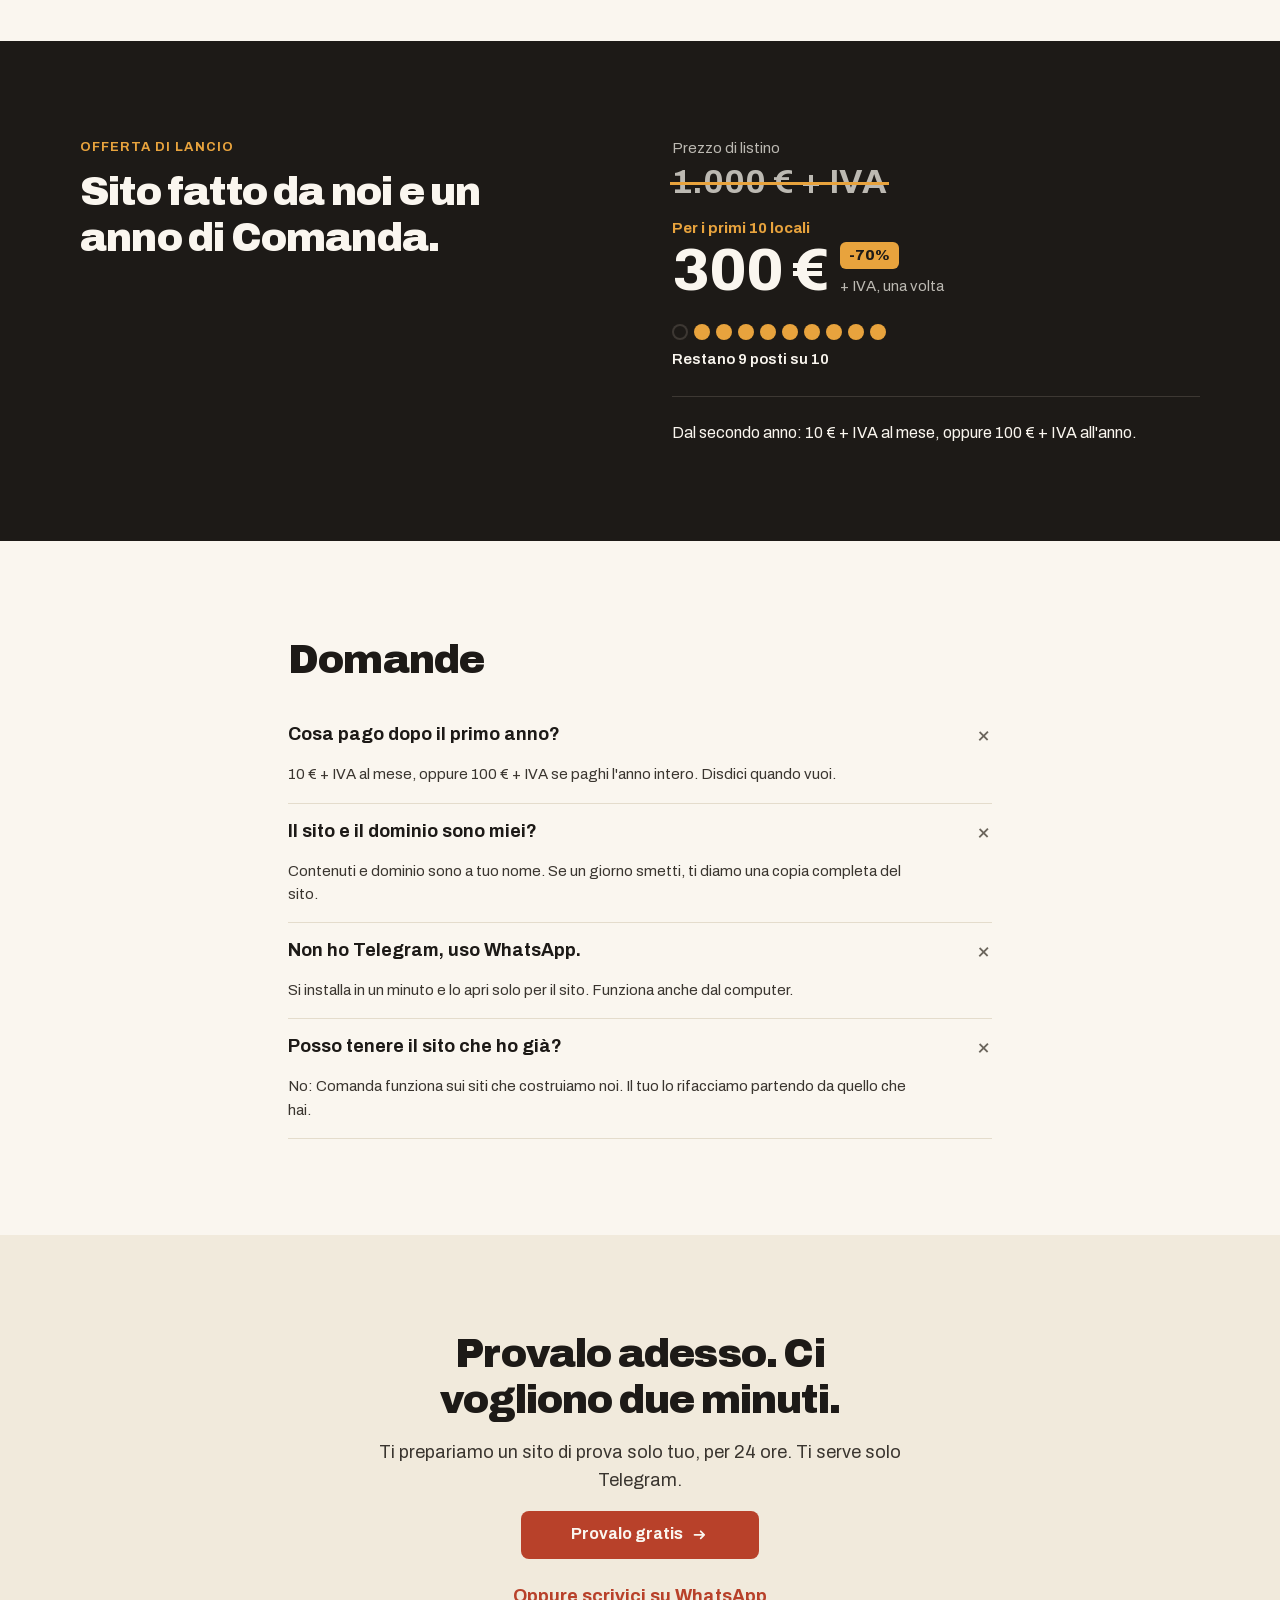
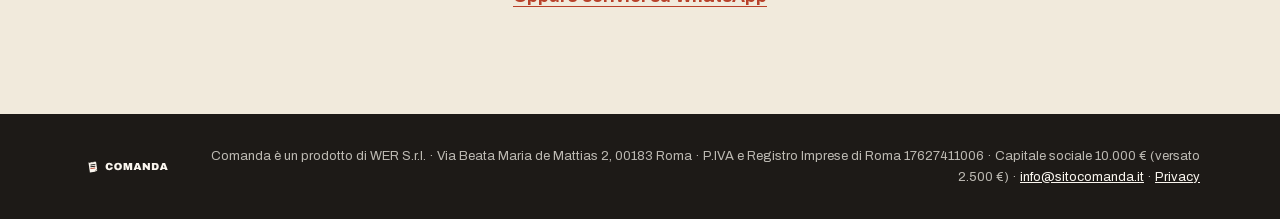
==== commit bc9d435b: "vetrina v2: un solo CSS mobile-first, chat Telegram, desktop da 960 px" ====
--- a/index.html
+++ b/index.html
@@ -72,15 +72,9 @@
           </div>
           <div class="tg-body" data-demo-body data-demo-state="final">
             <div class="tg-msg tg-msg--me"><p>carbonara</p><time>12:41 <i class="tg-ticks"></i></time></div>
-            <div class="tg-msg"><p>Carbonara: adesso è € 13.00. Quale prezzo vuoi mettere?</p><time>12:41</time>
-              <div class="tg-kb"><div class="tg-kb__row"><span>€ 12.50</span><span>€ 13.00</span><span>€ 13.50</span></div><div class="tg-kb__row"><span class="is-tap">€ 14.00</span><span>€ 14.50</span><span>€ 15.00</span></div></div>
-            </div>
-            <div class="tg-msg"><p>Ecco come viene:<br><span class="tg-link">prova.sitocomanda.it/…/anteprima/</span></p><time>12:42</time>
-              <div class="tg-kb"><div class="tg-kb__row"><span>🚀 Pubblica</span><span>✗ Annulla</span></div></div>
-            </div>
-            <div class="tg-msg"><p>Fatto, è online:<br><span class="tg-link">prova.sitocomanda.it/…/</span></p><time>12:42</time>
-              <div class="tg-kb"><div class="tg-kb__row"><span>↩️ Annulla</span></div></div>
-            </div>
+            <div class="tg-row"><div class="tg-msg"><p>Carbonara: adesso è € 13.00. Quale prezzo vuoi mettere?</p><time>12:41</time></div><div class="tg-kb"><div class="tg-kb__row"><span>€ 12.50</span><span>€ 13.00</span><span>€ 13.50</span></div><div class="tg-kb__row"><span class="is-tap">€ 14.00</span><span>€ 14.50</span><span>€ 15.00</span></div></div></div>
+            <div class="tg-row"><div class="tg-msg"><p>Ecco come viene:<br><span class="tg-link">prova.sitocomanda.it/…/anteprima/</span></p><time>12:42</time></div><div class="tg-kb"><div class="tg-kb__row"><span>🚀 Pubblica</span><span>✗ Annulla</span></div></div></div>
+            <div class="tg-row"><div class="tg-msg"><p>Fatto, è online:<br><span class="tg-link">prova.sitocomanda.it/…/</span></p><time>12:42</time></div><div class="tg-kb"><div class="tg-kb__row"><span>↩️ Annulla</span></div></div></div>
           </div>
           <div class="tg-input" aria-hidden="true">
             <svg viewBox="0 0 20 20"><path d="m14 9-5.5 5.5a3 3 0 0 1-4.2-4.2l6.4-6.4a2 2 0 0 1 2.8 2.8l-6.3 6.3a1 1 0 0 1-1.4-1.4L11 6.4" fill="none" stroke="currentColor" stroke-width="1.5" stroke-linecap="round"/></svg>
@@ -144,7 +138,7 @@
             <p>Restano 9 posti su 10</p>
           </div>
           <hr>
-          <p class="offer__renew">Dal secondo anno: 10 € + IVA al mese, oppure 100 € + IVA all'anno.</p>
+          <p class="offer__renew">Dal secondo anno: <span class="nw">10 € + IVA</span> al mese, oppure <span class="nw">100 € + IVA</span> all'anno.</p>
         </div>
       </div>
     </section>
@@ -154,7 +148,7 @@
       <div class="wrap">
         <h2>Domande</h2>
         <div class="faq__list">
-          <details><summary>Cosa pago dopo il primo anno?</summary><p>10 € + IVA al mese, oppure 100 € + IVA se paghi l'anno intero. Disdici quando vuoi.</p></details>
+          <details><summary>Cosa pago dopo il primo anno?</summary><p><span class="nw">10 € + IVA</span> al mese, oppure <span class="nw">100 € + IVA</span> se paghi l'anno intero. Disdici quando vuoi.</p></details>
           <details><summary>Il sito e il dominio sono miei?</summary><p>Contenuti e dominio sono a tuo nome. Se un giorno smetti, ti diamo una copia completa del sito.</p></details>
           <details><summary>Non ho Telegram, uso WhatsApp.</summary><p>Si installa in un minuto e lo apri solo per il sito. Funziona anche dal computer.</p></details>
           <details><summary>Posso tenere il sito che ho già?</summary><p>No: Comanda funziona sui siti che costruiamo noi. Il tuo lo rifacciamo partendo da quello che hai.</p></details>
--- a/style.css
+++ b/style.css
@@ -1,4 +1,128 @@
-/* Comanda · vetrina sitocomanda.it · dal design pen.dev del 2026-09-27 */
+/* Comanda · vetrina sitocomanda.it · v2 del 2026-10-03 (token + stili in un solo file) */
+
+/* ============================================================
+   Comanda · design tokens · v1 · 2026-09-19
+   Sorgente delle decisioni: officina/branding/design-system.md
+   Si include così com'è nel sito e nei template social.
+   Font: Archivo (Google Fonts), una sola superfamiglia.
+   ============================================================ */
+
+:root {
+  /* ---- Colori di marca (fissi, non si toccano) ---- */
+  --ink:    #1D1A17;   /* inchiostro: testo su crema, fondo scuro */
+  --paper:  #FAF6EF;   /* crema: fondo chiaro, testo su inchiostro */
+  --brick:  #B8412A;   /* mattone: primario, azione, la riga rossa del foglietto */
+  --amber:  #E8A33D;   /* ambra insegna: accento raro, solo su fondo inchiostro */
+
+  /* ---- Estensione: neutri di supporto ---- */
+  --ink-2:  #3A352F;   /* testo secondario su crema */
+  --ink-3:  #6B655C;   /* didascalie, testo disattivo su crema (5,6:1 su crema, 4,9:1 sul proprio fondo tenue) */
+  --paper-2: #F1EADC;  /* superficie alternata su crema: schede, note, campi */
+  --paper-3: #E4DCCC;  /* separatori, bordi leggeri su crema */
+  --fold:   #D9D2C6;   /* il risvolto dell'angolo del foglietto */
+  --line:   #C9C0B0;   /* bordo dei campi e dei bottoni secondari su crema */
+
+  --surface-dark: #2A2622; /* scheda su fondo inchiostro */
+  --line-dark:    #3D3833; /* bordo su fondo inchiostro */
+  --paper-mute:   rgba(250, 246, 239, 0.72); /* testo secondario su inchiostro */
+
+  /* ---- Estensione: azione e stati ---- */
+  --brick-2:    #9E3622; /* mattone premuto / hover */
+  --brick-soft: #F3DCD5; /* tinta mattone per note e avvisi su crema */
+  --amber-soft: #FBEBD0; /* tinta ambra per evidenziazioni su crema */
+  --ok:         #2A7047; /* stato "è online" (5,6:1 su crema, 4,9:1 sul proprio fondo tenue) */
+  --ok-soft:    #DDEEDF;
+  --warn:       var(--amber);
+  --warn-soft:  var(--amber-soft);
+  --err:        #8F2A18; /* errore: mattone più scuro, distinguibile dal primario */
+  --err-soft:   var(--brick-soft);
+
+  /* ---- Tipografia ---- */
+  --font: "Archivo", "Helvetica Neue", Arial, sans-serif;
+  --w-regular: 400;
+  --w-medium:  500;
+  --w-bold:    700;
+  --w-black:   900;
+
+  /* scala fluida: minimo a 320px, massimo a 1280px */
+  --fs-display-1: clamp(2.125rem, 1.5rem + 3.125vw, 4rem);      /* 34 → 64 */
+  --fs-display-2: clamp(1.75rem, 1.333rem + 2.083vw, 3rem);     /* 28 → 48 */
+  --fs-h1:        clamp(1.625rem, 1.333rem + 1.458vw, 2.5rem);  /* 26 → 40 */
+  --fs-h2:        clamp(1.375rem, 1.167rem + 1.042vw, 2rem);    /* 22 → 32 */
+  --fs-h3:        clamp(1.188rem, 1.083rem + 0.5208vw, 1.5rem); /* 19 → 24 */
+  --fs-body-lg:   clamp(1.125rem, 1.062rem + 0.3125vw, 1.312rem); /* 18 → 21 */
+  --fs-body:      clamp(1.062rem, 1.042rem + 0.1042vw, 1.125rem); /* 17 → 18 */
+  --fs-small:     0.9375rem;                                     /* 15 */
+  --fs-label:     clamp(0.75rem, 0.7292rem + 0.1042vw, 0.8125rem); /* 12 → 13 */
+
+  --lh-display: 1.05;
+  --lh-tight:   1.15;
+  --lh-snug:    1.3;
+  --lh-body:    1.55;
+
+  --track-display: -0.02em; /* titoli in nero 900 */
+  --track-caps:     0.08em; /* etichette e badge in maiuscolo */
+  --track-wordmark: 0.04em; /* la parola COMANDA */
+
+  /* ---- Spazio (base 4px) ---- */
+  --s-1: 0.25rem;  /* 4 */
+  --s-2: 0.5rem;   /* 8 */
+  --s-3: 0.75rem;  /* 12 */
+  --s-4: 1rem;     /* 16 */
+  --s-5: 1.5rem;   /* 24 */
+  --s-6: 2rem;     /* 32 */
+  --s-7: 3rem;     /* 48 */
+  --s-8: 4rem;     /* 64 */
+  --s-9: 6rem;     /* 96 */
+
+  --gutter: var(--s-4);              /* 16 su telefono */
+  --section-gap: var(--s-8);         /* 64 su telefono, 96 da tablet (vedi @media) */
+
+  /* ---- Raggi ---- */
+  --r-xs:   4px;   /* badge, tag */
+  --r-sm:   8px;   /* bottoni, campi */
+  --r-md:   12px;  /* schede, bolle dei messaggi */
+  --r-lg:   16px;  /* fogli a scorrimento (bottom sheet), riquadri grandi */
+  --r-pill: 999px; /* badge a pillola */
+  /* il foglietto (contenitore di carta) non ha raggio: la carta è tagliata dritta */
+
+  /* ---- Larghezze ---- */
+  --w-text: 44rem;   /* 704: colonna di lettura */
+  --w-hero: 60rem;   /* 960: titoli e claim */
+  --w-page: 70rem;   /* 1120: contenitore massimo */
+
+  /* ---- Controlli ---- */
+  --control-h: 3rem;        /* 48: altezza minima di bottoni e campi */
+  --control-h-sm: 2.5rem;   /* 40: solo da desktop, dentro tabelle e barre */
+  --focus: 0 0 0 3px var(--amber);
+  --border-w: 2px;
+
+  /* ---- Inclinazioni ---- */
+  --tilt-mark: -8deg;  /* il marchio: nativa, non si cambia */
+  --tilt-slip: -2deg;  /* il foglietto con il claim nei template social */
+
+  /* ---- Ombre: nessuna sulla carta. Una sola, per il bottom sheet ---- */
+  --shadow-sheet: 0 -8px 32px rgba(29, 26, 23, 0.18);
+
+  /* ---- Movimento ---- */
+  --ease: cubic-bezier(0.2, 0.7, 0.2, 1);
+  --t-fast: 120ms;
+  --t-base: 200ms;
+}
+
+/* Breakpoint (mobile first): 480 telefono largo · 768 tablet · 1024 desktop */
+@media (min-width: 768px) {
+  :root {
+    --gutter: var(--s-5);        /* 24 */
+    --section-gap: var(--s-9);   /* 96 */
+  }
+}
+
+@media (prefers-reduced-motion: reduce) {
+  :root { --t-fast: 0ms; --t-base: 0ms; }
+}
+
+
 
 @font-face {
   font-family: "Archivo";
@@ -30,10 +154,9 @@
 .wrap { width: 100%; max-width: calc(var(--w-page) + 2 * var(--gutter)); margin: 0 auto; padding: 0 var(--gutter); }
 .skip { position: absolute; left: -999px; top: 0; background: var(--ink); color: var(--paper); padding: var(--s-3) var(--s-4); z-index: 99; }
 .skip:focus { left: var(--s-3); top: var(--s-3); }
+.nw { white-space: nowrap; }
 .sr { position: absolute; width: 1px; height: 1px; overflow: hidden; clip: rect(0 0 0 0); }
 
-@media (max-width: 767px) { .only-wide { display: none !important; } }
-@media (min-width: 768px) { .only-narrow { display: none !important; } }
 
 h1 {
   font-size: var(--fs-display-1);
@@ -78,295 +201,175 @@
 .arrow { width: 1.1em; height: 1.1em; fill: none; stroke: currentColor; stroke-width: 2; stroke-linecap: round; stroke-linejoin: round; }
 .wa { width: 1.1em; height: 1.1em; fill: none; stroke: currentColor; stroke-width: 2; stroke-linejoin: round; }
 
-.note { font-size: var(--fs-small); color: var(--ink-3); }
-
-/* ---------- Barra offerta ---------- */
-.promo { background: var(--ink); color: var(--paper); font-size: var(--fs-label); font-weight: var(--w-medium); }
-.promo__in { display: flex; align-items: center; justify-content: center; gap: var(--s-2); min-height: 2.25rem; padding-top: var(--s-2); padding-bottom: var(--s-2); text-align: center; }
-.promo__icon { width: 14px; height: 14px; fill: var(--amber); flex: none; }
-.promo__link { color: var(--amber); font-weight: var(--w-bold); text-decoration: none; margin-left: var(--s-2); }
-.promo__link:hover { text-decoration: underline; }
+
+
+/* ============================================================
+   Vetrina v2 · 2026-10-03 · tavola pen.dev "V2 · 1b"
+   ============================================================ */
 
 /* ---------- Testata ---------- */
-.top { position: sticky; top: 0; z-index: 20; background: rgba(250, 246, 239, 0.94); backdrop-filter: blur(8px); border-bottom: 1px solid transparent; transition: border-color var(--t-base); }
-.top.is-scrolled { border-bottom-color: var(--paper-3); }
+.top { position: sticky; top: 0; z-index: 20; background: rgba(250, 246, 239, 0.94); backdrop-filter: blur(8px); border-bottom: 1px solid var(--paper-3); }
 .top__in { display: flex; align-items: center; justify-content: space-between; min-height: 4rem; }
 .logo img { width: 110px; height: auto; }
-.nav { display: none; }
-.menu { display: grid; gap: 5px; width: 44px; height: 44px; place-content: center; background: none; border: 0; cursor: pointer; margin-right: -10px; }
-.menu span { width: 22px; height: 2px; background: var(--ink); transition: transform var(--t-base) var(--ease), opacity var(--t-base); }
-.menu[aria-expanded="true"] span:nth-child(1) { transform: translateY(7px) rotate(45deg); }
-.menu[aria-expanded="true"] span:nth-child(2) { opacity: 0; }
-.menu[aria-expanded="true"] span:nth-child(3) { transform: translateY(-7px) rotate(-45deg); }
-.nav.is-open {
-  display: flex; flex-direction: column; gap: var(--s-1);
-  position: absolute; left: 0; right: 0; top: 100%;
-  background: var(--paper); border-bottom: 1px solid var(--paper-3);
-  padding: var(--s-2) var(--gutter) var(--s-5);
-}
-.nav.is-open a:not(.btn) { padding: var(--s-3) 0; text-decoration: none; font-weight: var(--w-medium); border-bottom: 1px solid var(--paper-3); }
-.nav.is-open .btn { margin-top: var(--s-4); }
-@media (min-width: 900px) {
-  .menu { display: none; }
-  .nav, .nav.is-open { display: flex; flex-direction: row; align-items: center; gap: var(--s-6); position: static; padding: 0; border: 0; background: none; }
-  .nav a:not(.btn) { text-decoration: none; font-size: var(--fs-small); font-weight: var(--w-medium); padding: 0; border: 0; }
-  .nav a:not(.btn):hover { text-decoration: underline; text-underline-offset: 4px; }
-  .nav .btn, .nav.is-open .btn { margin: 0; }
-}
+
+.section { padding: var(--s-7) 0; }
+.section h2 { margin-bottom: var(--s-5); }
 
 /* ---------- Hero ---------- */
-.hero { padding: var(--s-5) 0 var(--s-8); }
-.hero__grid { display: grid; gap: var(--s-5); }
-.hero__copy { display: grid; gap: var(--s-4); align-content: start; }
-.lead { font-size: var(--fs-body); color: var(--ink-2); max-width: 36rem; }
-.deal {
-  display: flex; align-items: center; gap: var(--s-4);
-  padding: var(--s-3) var(--s-4);
-  background: #fff; border: 1px solid var(--paper-3);
-  text-decoration: none; max-width: 34rem;
-}
-.deal__price { color: var(--brick); font-weight: var(--w-black); font-size: clamp(1.5rem, 1.2rem + 1.5vw, 2rem); letter-spacing: var(--track-display); white-space: nowrap; }
-.deal__text { display: grid; line-height: var(--lh-snug); }
-.deal__text b { font-size: var(--fs-small); }
-.deal__text small { font-size: var(--fs-label); color: var(--ink-3); }
-.hero__cta { display: flex; flex-wrap: wrap; align-items: center; gap: var(--s-3); }
-.hero__cta.only-narrow { display: grid; gap: var(--s-3); text-align: center; }
-
-@media (min-width: 768px) {
-  .hero { padding: var(--s-8) 0 var(--s-9); }
-  .hero__grid { grid-template-columns: minmax(0, 1fr) minmax(0, 25rem); gap: var(--s-7); align-items: center; }
-  .hero__copy { gap: var(--s-5); }
-  .hero__cta { margin-top: var(--s-2); }
-}
-
-/* ---------- Chat demo ---------- */
-.chat {
-  background: #fff;
-  border: 1px solid var(--paper-3);
-  border-radius: var(--r-lg);
-  overflow: hidden;
-  box-shadow: 0 20px 50px -24px rgba(29, 26, 23, 0.28);
-  font-size: var(--fs-small);
-  max-width: 28rem;
-  width: 100%;
-  justify-self: center;
-}
-.chat__head { display: flex; align-items: center; gap: var(--s-3); padding: var(--s-3) var(--s-4); border-bottom: 1px solid var(--paper-3); }
-.chat__avatar { width: 34px; height: 34px; border-radius: 50%; background: var(--brick); color: var(--paper); display: grid; place-items: center; font-weight: var(--w-black); flex: none; }
-.chat__who { display: grid; line-height: 1.2; }
-.chat__who small { color: var(--ink-3); font-size: 0.75rem; }
-.chat__live { margin-left: auto; display: inline-flex; align-items: center; gap: 6px; background: var(--brick-soft); color: var(--brick-2); font-size: 0.72rem; font-weight: var(--w-bold); padding: 3px 10px; border-radius: var(--r-pill); }
-.chat__live i { width: 6px; height: 6px; border-radius: 50%; background: var(--brick); animation: pulse 1.6s infinite; }
-@keyframes pulse { 50% { opacity: 0.3; } }
-@media (prefers-reduced-motion: reduce) { .chat__live i { animation: none; } }
-
-.chat__body {
-  display: flex; flex-direction: column; gap: var(--s-3);
-  padding: var(--s-4);
-  background: var(--paper-2);
-  height: 21rem;
-  overflow-y: auto;
-  overscroll-behavior: contain;
-  scroll-behavior: smooth;
-}
-.chat__day { align-self: center; font-size: 0.72rem; background: var(--paper-3); padding: 2px 10px; border-radius: var(--r-pill); color: var(--ink-2); }
-.msg { max-width: 86%; padding: var(--s-2) var(--s-3); border-radius: var(--r-md); line-height: 1.4; animation: in var(--t-base) var(--ease); }
-@keyframes in { from { opacity: 0; transform: translateY(6px); } }
-.msg time { display: flex; justify-content: flex-end; align-items: center; gap: 4px; font-size: 0.68rem; margin-top: 2px; opacity: 0.7; }
-.msg time svg { width: 14px; height: 9px; fill: none; stroke: currentColor; stroke-width: 1.5; }
-.msg--me { align-self: flex-end; background: var(--ink); color: var(--paper); border-bottom-right-radius: var(--r-xs); }
-.msg--bot { align-self: flex-start; background: #fff; border: 1px solid var(--paper-3); border-bottom-left-radius: var(--r-xs); }
-.msg--typing { display: flex; gap: 4px; padding: var(--s-3); }
-.msg--typing i { width: 6px; height: 6px; border-radius: 50%; background: var(--ink-3); animation: dot 1s infinite; }
-.msg--typing i:nth-child(2) { animation-delay: 0.15s; }
-.msg--typing i:nth-child(3) { animation-delay: 0.3s; }
-@keyframes dot { 50% { transform: translateY(-3px); opacity: 0.4; } }
-
-.site { margin-top: var(--s-2); border: 1px solid var(--paper-3); border-left: 3px solid var(--brick); padding: var(--s-2) var(--s-3); background: var(--paper); display: grid; gap: 2px; }
-.site__url { font-size: 0.68rem; color: var(--brick); font-weight: var(--w-bold); }
-.site__name { font-size: var(--fs-small); }
-.site__menu { display: grid; gap: 2px; margin-top: 4px; font-size: 0.8rem; }
-.site__menu li { display: flex; justify-content: space-between; gap: var(--s-4); padding: 2px 6px; margin: 0 -6px; }
-.site__menu li.is-new { background: var(--ok-soft); color: var(--ok); font-weight: var(--w-bold); }
-.site__menu s { color: var(--ink-3); font-weight: var(--w-regular); margin-right: 4px; }
-.site__photo { height: 64px; margin-top: 4px; background: linear-gradient(135deg, #c98a5a, #7a4a2e 60%, #3a2518); position: relative; }
-.site__photo::after { content: "Nuova copertina"; position: absolute; left: 6px; bottom: 4px; font-size: 0.65rem; color: #fff; font-weight: var(--w-bold); }
-
-.chat__input { display: flex; align-items: center; justify-content: space-between; gap: var(--s-3); padding: var(--s-3) var(--s-4); border-top: 1px solid var(--paper-3); color: var(--ink-3); }
-.chat__send { width: 32px; height: 32px; border-radius: 50%; background: var(--brick); display: grid; place-items: center; flex: none; }
-.chat__send svg { width: 16px; height: 16px; fill: var(--paper); }
-.chat__try { padding: var(--s-3) var(--s-4) var(--s-4); background: var(--paper); border-top: 1px solid var(--paper-3); }
-.chat__try > p { display: flex; align-items: center; gap: 6px; font-size: 0.78rem; font-weight: var(--w-bold); color: var(--ink-2); margin-bottom: var(--s-2); }
-.chat__try > p svg { width: 16px; height: 16px; fill: none; stroke: var(--brick); stroke-width: 1.6; stroke-linecap: round; stroke-linejoin: round; }
-.chips { display: grid; grid-template-columns: 1fr 1fr; gap: var(--s-2); }
-.chips button {
-  display: flex; align-items: center; justify-content: center; gap: 6px;
-  min-height: 2.5rem; padding: 0 var(--s-2);
-  background: #fff; border: 1px solid var(--line); border-radius: var(--r-sm);
-  font-size: 0.8rem; font-weight: var(--w-bold); cursor: pointer;
-  transition: border-color var(--t-fast), background var(--t-fast);
-}
-@media (max-width: 359px) { .chips button { font-size: 0.74rem; gap: 4px; } .chips svg { width: 13px; height: 13px; } .chat__input span:first-child { font-size: 0.8rem; } }
-.chips button:hover { border-color: var(--brick); }
-.chips button[aria-pressed="true"] { background: var(--paper-2); border-color: var(--paper-3); color: var(--ink-3); cursor: default; }
-.chips svg { width: 15px; height: 15px; fill: none; stroke: var(--brick); stroke-width: 1.6; stroke-linecap: round; stroke-linejoin: round; flex: none; }
-
-/* ---------- Sezioni ---------- */
-.section { padding: var(--section-gap) 0; }
-.dark { background: var(--ink); color: var(--paper); padding: var(--section-gap) 0; }
-
-/* Tre gesti */
-.steps__head { display: flex; justify-content: space-between; align-items: end; gap: var(--s-5); margin-bottom: var(--s-6); }
-.steps__head p { color: var(--paper-mute); }
-.steps__list { display: grid; gap: 0; }
-.steps__list li { display: grid; grid-template-columns: 2.25rem 1fr; gap: var(--s-3); padding: var(--s-5) 0; border-top: 1px solid var(--line-dark); }
-.steps__list li:first-child { border-top-color: var(--amber); }
-.steps__n { font-size: 1.75rem; font-weight: var(--w-black); line-height: 1; color: var(--paper); }
-.steps__list li:first-child .steps__n { color: var(--amber); }
-.steps__list h3 { margin-bottom: var(--s-2); }
-.steps__list p { color: var(--paper-mute); font-size: var(--fs-small); }
-@media (min-width: 768px) {
-  .steps__head { margin-bottom: var(--s-7); }
-  .steps__list { grid-template-columns: repeat(3, 1fr); gap: var(--s-6); }
-  .steps__list li { grid-template-columns: 1fr; gap: var(--s-4); padding-top: var(--s-6); }
-  .steps__n { font-size: 2.75rem; }
-}
-
-/* Cosa cambi */
-.changes__grid { display: grid; gap: var(--s-5); }
-.changes__grid > div { display: grid; gap: var(--s-4); align-content: start; }
-.changes__grid > div p { color: var(--ink-2); }
-.changes__list li { display: grid; grid-template-columns: 1.5rem 1fr; column-gap: var(--s-4); align-items: center; padding: var(--s-4) 0; border-bottom: 1px solid var(--paper-3); }
-.changes__list svg { width: 22px; height: 22px; fill: none; stroke: var(--brick); stroke-width: 1.7; stroke-linecap: round; stroke-linejoin: round; grid-row: span 2; }
-.changes__list q, .changes__list b { font-weight: var(--w-medium); }
-.changes__list q { quotes: "«" "»"; }
-.changes__list span { font-size: var(--fs-label); color: var(--ink-3); }
-@media (min-width: 768px) {
-  .changes__grid { grid-template-columns: 0.85fr 1.15fr; gap: var(--s-8); }
-  .changes__list li { grid-template-columns: 1.5rem 1fr auto; }
-  .changes__list svg { grid-row: auto; }
-  .changes__list span { text-align: right; font-size: var(--fs-small); }
-}
-
-/* Offerta */
-.offer-wrap { padding-top: 0; }
-.offer {
-  display: grid; gap: var(--s-6);
-  background: var(--ink); color: var(--paper);
-  padding: var(--s-6) var(--s-5);
-  border-radius: var(--r-lg);
-}
-.offer__copy { display: grid; gap: var(--s-4); align-content: start; }
-.offer__copy > p { color: var(--paper-mute); max-width: 34rem; }
-.ticks { display: grid; gap: var(--s-2); }
-.ticks li { position: relative; padding-left: var(--s-6); font-size: var(--fs-small); }
-.ticks li::before { content: ""; position: absolute; left: 2px; top: 0.35em; width: 12px; height: 7px; border-left: 2px solid var(--amber); border-bottom: 2px solid var(--amber); transform: rotate(-45deg); }
-.offer .btn { justify-self: start; margin-top: var(--s-2); }
-.slip {
-  display: grid; gap: var(--s-1);
-  background: var(--paper); color: var(--ink);
-  padding: var(--s-5);
-  border-top: 3px solid var(--brick);
-  box-shadow: 0 16px 30px -18px rgba(0, 0, 0, 0.6);
-  transform: rotate(var(--tilt-slip));
-  align-self: center;
-  max-width: 22rem;
-}
-.slip__label { font-size: var(--fs-label); color: var(--ink-3); }
-.slip__price { font-size: clamp(3.25rem, 2.5rem + 3vw, 4.5rem); font-weight: var(--w-black); line-height: 1; letter-spacing: var(--track-display); }
-.slip__sub { font-size: var(--fs-small); color: var(--ink-2); }
-.slip__seats { display: grid; grid-template-columns: repeat(10, 1fr); gap: 5px; margin-top: var(--s-4); }
-.slip__seats i { height: 7px; background: var(--brick); }
-.slip__count { font-size: var(--fs-label); color: var(--brick); font-weight: var(--w-bold); }
-@media (max-width: 767px) {
-  .offer { padding: var(--s-6) var(--s-4); }
-  .offer .slip { order: -1; transform: none; max-width: none; margin-top: var(--s-2); }
-  .offer__copy { display: contents; }
-  .offer h2 { order: -2; }
-  .offer .btn { width: 100%; }
-}
-@media (min-width: 768px) {
-  .offer { grid-template-columns: 1.3fr 0.7fr; gap: var(--s-8); padding: var(--s-8) var(--s-7); }
-  .offer .slip { justify-self: center; width: 100%; }
-}
-
-/* Confronto */
-.compare { padding-top: 0; }
-.compare h2 { margin-bottom: var(--s-6); }
-.compare table { width: 100%; border-collapse: collapse; font-size: var(--fs-small); }
-.compare th, .compare td { text-align: left; padding: var(--s-4); border-bottom: 1px solid var(--paper-3); vertical-align: top; }
-.compare thead th { font-size: var(--fs-label); font-weight: var(--w-medium); color: var(--ink-3); }
-.compare tbody th { font-weight: var(--w-bold); }
-.compare .us { background: var(--amber-soft); font-weight: var(--w-bold); }
-.compare thead .us { color: var(--brick); }
-.fine { font-size: var(--fs-label); color: var(--ink-3); margin-top: var(--s-4); }
-
-/* Prova */
-.try-wrap { padding-top: 0; }
-.try {
-  display: grid; gap: var(--s-5);
-  background: var(--ink); color: var(--paper);
-  padding: var(--s-6) var(--s-5);
-  border-radius: var(--r-lg);
-}
-.try__copy { display: grid; gap: var(--s-4); }
-.try__copy > p:not(.note) { color: var(--paper-mute); max-width: 38rem; }
-.try .btn { justify-self: start; }
-.try .note { color: var(--paper-mute); font-size: var(--fs-label); }
-.try__ticket { width: 76px; height: auto; order: -1; }
-@media (max-width: 767px) {
-  .try { background: none; color: var(--ink); padding: 0; }
-  .try__copy > p:not(.note) { color: var(--ink-2); }
-  .try .btn { width: 100%; background: var(--brick); color: var(--paper); }
-  .try .note { color: var(--ink-3); text-align: center; }
-}
-@media (min-width: 768px) {
-  .try { grid-template-columns: 1fr auto; align-items: center; padding: var(--s-8) var(--s-7); gap: var(--s-8); }
-  .try__ticket { order: 0; width: 130px; margin-right: var(--s-6); }
-}
-
-/* FAQ */
-.faq { background: var(--paper-2); }
-.faq__grid { display: grid; gap: var(--s-5); }
+.hero { padding: var(--s-4) 0 var(--s-7); }
+.hero__grid { display: flex; flex-direction: column; }
+.hero__grid > h1 { order: 1; font-size: clamp(1.875rem, 1.2rem + 3.4vw, 3.25rem); font-weight: 800; line-height: 1.08; letter-spacing: -0.01em; }
+.hero__grid > .lead { order: 2; margin-top: var(--s-3); font-size: 1rem; color: var(--ink-2); }
+.hero__grid > .phone { order: 3; }
+.hero__grid > .price-mini { order: 4; }
+.hero__grid > .hero__cta { order: 5; }
+
+.price-mini { display: grid; justify-items: center; gap: var(--s-1); margin: var(--s-5) 0 var(--s-4); text-align: center; }
+.price-mini p { margin: 0; }
+.price-mini__list { display: flex; align-items: center; gap: var(--s-2); font-size: 1rem; color: var(--ink-3); }
+.price-mini__now { display: flex; align-items: center; gap: var(--s-3); }
+.price-mini__now b { font-size: 1.875rem; font-weight: 800; line-height: 1.1; }
+.price-mini__note { font-size: var(--fs-small); color: var(--ink-2); }
+
+.strike { position: relative; text-decoration: none; font-weight: 700; font-size: 1.625rem; line-height: 1.15; color: var(--ink-2); white-space: nowrap; }
+.strike::after { content: ""; position: absolute; left: -2px; right: -2px; top: 52%; height: 3px; background: var(--brick); }
+.strike--big { font-size: 2.125rem; color: var(--paper-mute); }
+.strike--big::after { background: var(--amber); }
+
+.badge { display: inline-block; background: var(--brick); color: var(--paper); font-weight: 800; font-size: 0.9375rem; line-height: 1; padding: 6px 9px; border-radius: 6px; }
+.badge--amber { background: var(--amber); color: var(--ink); }
+
+/* ---------- Chat Telegram ---------- */
+.phone {
+  width: 300px; max-width: 100%; height: 600px; margin: var(--s-5) auto 0;
+  border: 7px solid var(--ink); border-radius: 47px; overflow: hidden;
+  display: flex; flex-direction: column;
+  background: linear-gradient(200deg, #D3E2B8 0%, #A9C99B 55%, #C7D9A8 100%);
+  font: 13px/1.3 -apple-system, BlinkMacSystemFont, "Inter", "Segoe UI", system-ui, sans-serif;
+  color: #000;
+}
+.tg-status { display: flex; justify-content: space-between; align-items: center; padding: 8px 24px 2px; background: #F6F6F6; font-weight: 600; }
+.tg-status svg { width: 44px; height: 12px; fill: currentColor; }
+.tg-head { display: flex; justify-content: space-between; align-items: center; padding: 4px 12px 8px; background: #F6F6F6; border-bottom: 1px solid #D5D5D5; }
+.tg-back { color: #2A7BC0; font-size: 15px; }
+.tg-who { display: grid; justify-items: center; line-height: 1.2; }
+.tg-who b { font-size: 15px; font-weight: 600; }
+.tg-who small { font-size: 12px; color: #8E9AA3; }
+.tg-avatar { width: 34px; height: 34px; border-radius: 50%; }
+.tg-body { flex: 1; min-height: 0; display: flex; flex-direction: column; justify-content: flex-end; gap: 6px; padding: 10px 8px; overflow: hidden; }
+.tg-msg { align-self: flex-start; max-width: 236px; background: #fff; border-radius: 14px 14px 14px 4px; padding: 6px 9px 4px; position: relative; }
+.tg-msg p { margin: 0; }
+.tg-msg time { display: block; text-align: right; font-size: 10px; color: #8E9AA3; margin-top: 1px; }
+.tg-msg--me { align-self: flex-end; background: #E1FEC6; border-radius: 14px 14px 4px 14px; display: flex; align-items: flex-end; gap: 6px; }
+.tg-msg--me time { color: #4FAE4E; }
+.tg-ticks::after { content: "✓✓"; letter-spacing: -3px; font-style: normal; }
+.tg-link { color: #2A7BC0; text-decoration: underline; word-break: break-all; }
+.tg-row { align-self: flex-start; width: 236px; display: grid; gap: 3px; }
+.tg-row > .tg-msg { max-width: none; }
+.tg-kb { display: flex; flex-direction: column; gap: 3px; }
+.tg-kb__row { display: flex; gap: 3px; }
+.tg-kb__row span { flex: 1; min-width: 0; display: grid; place-items: center; height: 30px; border-radius: 8px; background: rgba(62, 90, 58, 0.44); color: #fff; font-size: 12px; font-weight: 600; white-space: nowrap; transition: background 150ms; }
+.tg-kb__row span.is-tap { background: rgba(255, 255, 255, 0.9); color: #2A7BC0; }
+.tg-input { display: flex; align-items: center; gap: 8px; padding: 8px 10px 20px; background: #F6F6F6; color: #8E9AA3; }
+.tg-input svg { width: 20px; height: 20px; flex: none; }
+.tg-field { flex: 1; height: 32px; border-radius: 16px; background: #fff; border: 1px solid #DADADA; display: flex; align-items: center; padding: 0 12px; color: #A0A0A0; }
+.tg-field.is-typing { color: #000; }
+.tg-msg.is-new { animation: tg-in 0.25s var(--ease); }
+@keyframes tg-in { from { opacity: 0; transform: translateY(6px); } to { opacity: 1; transform: none; } }
+.tg-tap { position: absolute; width: 28px; height: 28px; margin: -14px 0 0 -14px; border-radius: 50%; background: rgba(29, 26, 23, 0.25); pointer-events: none; animation: tg-tap 0.45s ease-out forwards; }
+@keyframes tg-tap { from { transform: scale(0.4); opacity: 1; } to { transform: scale(1.4); opacity: 0; } }
+
+/* ---------- Come funziona ---------- */
+.steps { background: var(--paper-2); }
+.steps__list { display: grid; gap: var(--s-5); }
+.steps__list li { display: flex; gap: var(--s-4); }
+.steps__n { flex: none; width: 36px; height: 36px; border-radius: 50%; background: var(--brick); color: var(--paper); display: grid; place-items: center; font-weight: 800; }
+.steps__list h3 { font-size: 1.125rem; }
+.steps__list p { margin-top: var(--s-1); color: var(--ink-2); font-size: var(--fs-small); }
+
+/* ---------- Cosa cambi ---------- */
+.changes__list { display: grid; grid-template-columns: 1fr 1fr; gap: var(--s-3); }
+.changes__list li { display: flex; align-items: center; gap: var(--s-3); min-height: 52px; padding: var(--s-3); background: #FFFDF8; border: 1px solid var(--paper-3); border-radius: var(--r-md); font-weight: 600; font-size: var(--fs-small); line-height: 1.2; }
+.changes__list svg { width: 20px; height: 20px; flex: none; fill: none; stroke: var(--brick); stroke-width: 1.8; stroke-linecap: round; stroke-linejoin: round; }
+.changes__note { margin-top: var(--s-5); color: var(--ink-2); font-size: var(--fs-small); }
+.changes__who { margin-top: var(--s-2); color: var(--ink-3); font-size: var(--fs-small); }
+
+/* ---------- Prezzo ---------- */
+.offer { background: var(--ink); color: var(--paper); }
+.offer .eyebrow { color: var(--amber); font-size: var(--fs-label); font-weight: 700; letter-spacing: var(--track-caps); text-transform: uppercase; margin-bottom: var(--s-3); }
+.offer h2 { color: var(--paper); }
+.offer__body p { margin: 0; }
+.offer__list { display: grid; gap: 2px; color: var(--paper-mute); font-size: var(--fs-small); }
+.offer__list .strike { justify-self: start; }
+.offer__for { margin-top: var(--s-4) !important; color: var(--amber); font-weight: 700; font-size: var(--fs-small); }
+.offer__now { display: flex; align-items: center; gap: var(--s-3); }
+.offer__now b { font-size: 3.75rem; font-weight: 800; line-height: 1; letter-spacing: -0.02em; }
+.offer__side { display: grid; gap: 6px; justify-items: start; color: var(--paper-mute); font-size: var(--fs-small); }
+.seats { margin-top: var(--s-5); }
+.seats__dots { display: flex; gap: 6px; }
+.seats__dots i { width: 16px; height: 16px; border-radius: 50%; background: var(--amber); }
+.seats__dots i.is-taken { background: transparent; box-shadow: inset 0 0 0 2px var(--line-dark); }
+.seats p { margin-top: var(--s-2); font-weight: 600; font-size: var(--fs-small); }
+.offer hr { border: 0; border-top: 1px solid var(--line-dark); margin: var(--s-5) 0; }
+.offer__renew { font-size: 1rem; }
+
+/* ---------- Domande ---------- */
 .faq__list details { border-bottom: 1px solid var(--paper-3); }
-.faq__list summary {
-  display: flex; justify-content: space-between; align-items: center; gap: var(--s-4);
-  padding: var(--s-4) 0; cursor: pointer; font-weight: var(--w-bold); list-style: none;
-}
+.faq__list summary { display: flex; justify-content: space-between; align-items: center; gap: var(--s-4); min-height: 56px; padding: var(--s-3) 0; cursor: pointer; font-weight: 700; list-style: none; }
 .faq__list summary::-webkit-details-marker { display: none; }
-.faq__list summary::after { content: "+"; font-size: 1.5rem; font-weight: var(--w-regular); line-height: 1; transition: transform var(--t-base) var(--ease); }
+.faq__list summary::after { content: "+"; font-size: 1.5rem; font-weight: 400; line-height: 1; color: var(--ink-3); transition: transform var(--t-base) var(--ease); }
 .faq__list details[open] summary::after { transform: rotate(45deg); }
 .faq__list p { padding: 0 0 var(--s-4); color: var(--ink-2); font-size: var(--fs-small); max-width: 40rem; }
-@media (min-width: 768px) {
-  .faq__grid { grid-template-columns: 0.8fr 1.2fr; gap: var(--s-8); }
-  .faq__list summary { cursor: default; pointer-events: none; padding-bottom: var(--s-2); }
-  .faq__list summary::after { display: none; }
-  .faq__list details { padding-bottom: var(--s-2); }
-}
-
-/* Chiusura */
-.close__in { display: grid; gap: var(--s-5); text-align: left; }
-.close__cta { display: grid; gap: var(--s-3); }
-@media (min-width: 768px) {
-  .close__in { justify-items: center; text-align: center; }
-  .close__cta { display: flex; gap: var(--s-3); }
-}
-
-/* Piede */
-.foot { background: var(--ink); color: var(--paper-mute); font-size: var(--fs-label); padding: var(--s-6) 0; }
+
+/* ---------- Chiusura ---------- */
+.close { background: var(--paper-2); padding-bottom: var(--s-8); }
+.close__in { display: grid; gap: var(--s-4); }
+.close h2 { margin-bottom: 0; }
+.close p { color: var(--ink-2); }
+.close__wa { justify-self: center; color: var(--brick); font-weight: 700; text-underline-offset: 4px; padding: var(--s-2); }
+
+/* ---------- Piede ---------- */
+.foot { background: var(--ink); color: var(--paper-mute); font-size: var(--fs-label); padding: var(--s-6) 0 calc(var(--s-6) + 76px); }
 .foot__in { display: grid; gap: var(--s-4); }
 .foot img { width: 92px; height: auto; }
 .foot a { color: var(--paper); }
-@media (min-width: 900px) {
-  .foot__in { grid-template-columns: auto 1fr; align-items: center; }
-  .foot p { text-align: right; }
-}
-
-/* Pagina privacy */
+
+/* ---------- Barra fissa (solo telefono) ---------- */
+.sticky-cta { position: fixed; left: 0; right: 0; bottom: 0; z-index: 30; padding: 10px var(--gutter) calc(12px + env(safe-area-inset-bottom)); background: rgba(250, 246, 239, 0.95); backdrop-filter: blur(8px); border-top: 1px solid var(--paper-3); }
+.sticky-cta[hidden] { display: none; }
+
+/* ---------- Pagina privacy ---------- */
 .doc { padding: var(--s-7) 0 var(--s-9); }
 .doc .wrap { max-width: calc(var(--w-text) + 2 * var(--gutter)); }
 .doc h1 { font-size: var(--fs-h1); margin-bottom: var(--s-3); }
 .doc h2 { font-size: var(--fs-h3); margin: var(--s-6) 0 var(--s-3); }
 .doc p, .doc li { color: var(--ink-2); margin-bottom: var(--s-3); }
-.doc ul { list-style: disc; padding-left: var(--s-5); }
-.doc .note { margin-bottom: var(--s-6); }
+.doc ul { list-style: disc; padding-left: 1.25rem; }
+.doc a { color: var(--brick); }
+.note { font-size: var(--fs-small); color: var(--ink-3); }
+
+/* ---------- Desktop ---------- */
+@media (min-width: 960px) {
+  .section { padding: var(--s-9) 0; }
+  .hero { padding: var(--s-8) 0 var(--s-9); }
+  .hero__grid { display: grid; grid-template-columns: 1fr 320px; grid-template-areas: "h ph" "l ph" "p ph" "c ph"; grid-template-rows: auto auto auto 1fr; column-gap: var(--s-9); align-content: center; }
+  .hero__grid > h1 { grid-area: h; align-self: end; }
+  .hero__grid > .lead { grid-area: l; font-size: var(--fs-body-lg); }
+  .hero__grid > .price-mini { grid-area: p; justify-items: start; text-align: left; margin: var(--s-6) 0 var(--s-5); }
+  .hero__grid > .hero__cta { grid-area: c; justify-self: start; align-self: start; width: auto; padding: 0 var(--s-6); }
+  .hero__grid > .phone { grid-area: ph; align-self: center; margin: 0; }
+  .steps__list { grid-template-columns: repeat(3, 1fr); gap: var(--s-6); }
+  .changes__list { grid-template-columns: repeat(3, 1fr); }
+  .offer__in { display: grid; grid-template-columns: 1fr 1fr; gap: var(--s-8); align-items: start; }
+  .faq .wrap { max-width: calc(var(--w-text) + 2 * var(--gutter)); }
+  .close__in { justify-items: center; text-align: center; max-width: 36rem; }
+  .close .btn--block { width: auto; padding: 0 var(--s-7); }
+  .foot { padding-bottom: var(--s-6); }
+  .foot__in { grid-template-columns: auto 1fr; align-items: center; }
+  .foot p { text-align: right; }
+  .sticky-cta { display: none !important; }
+}
+
+@media (prefers-reduced-motion: reduce) {
+  *, *::before, *::after { animation: none !important; transition: none !important; }
+}
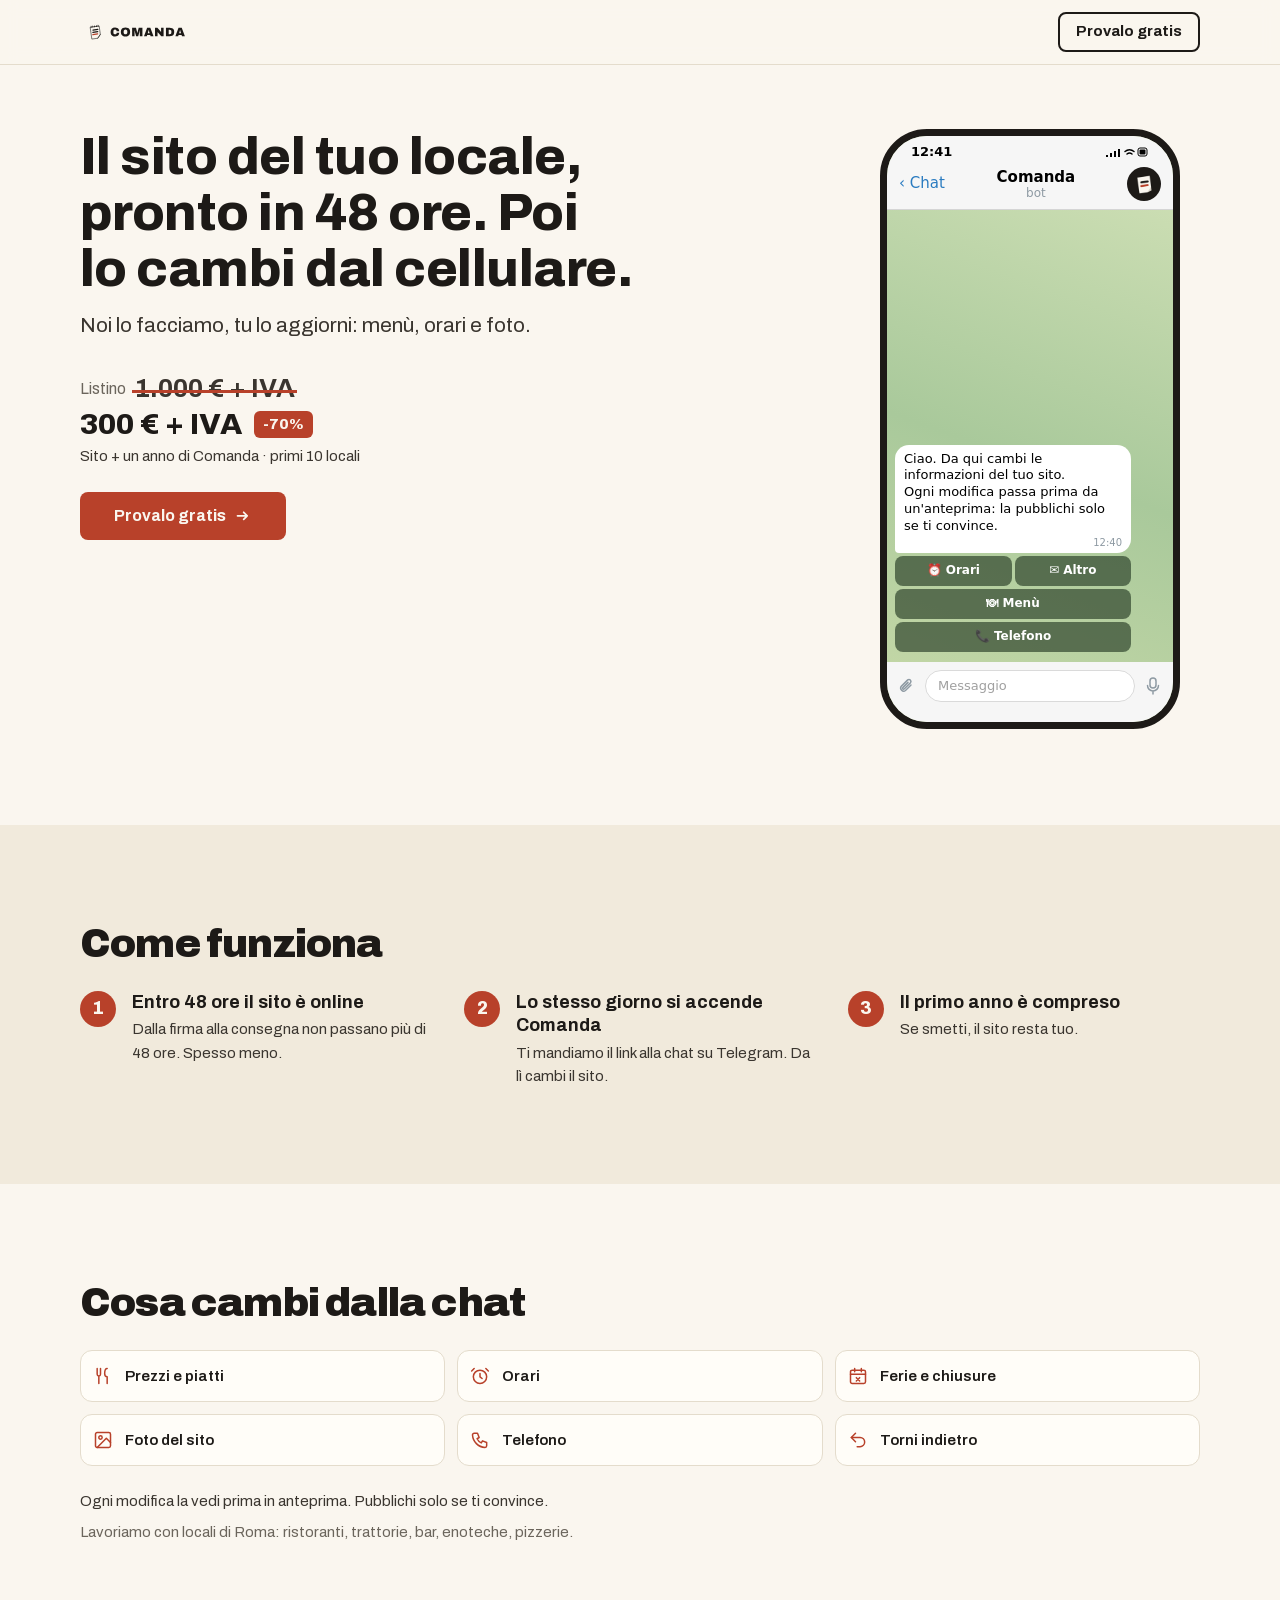
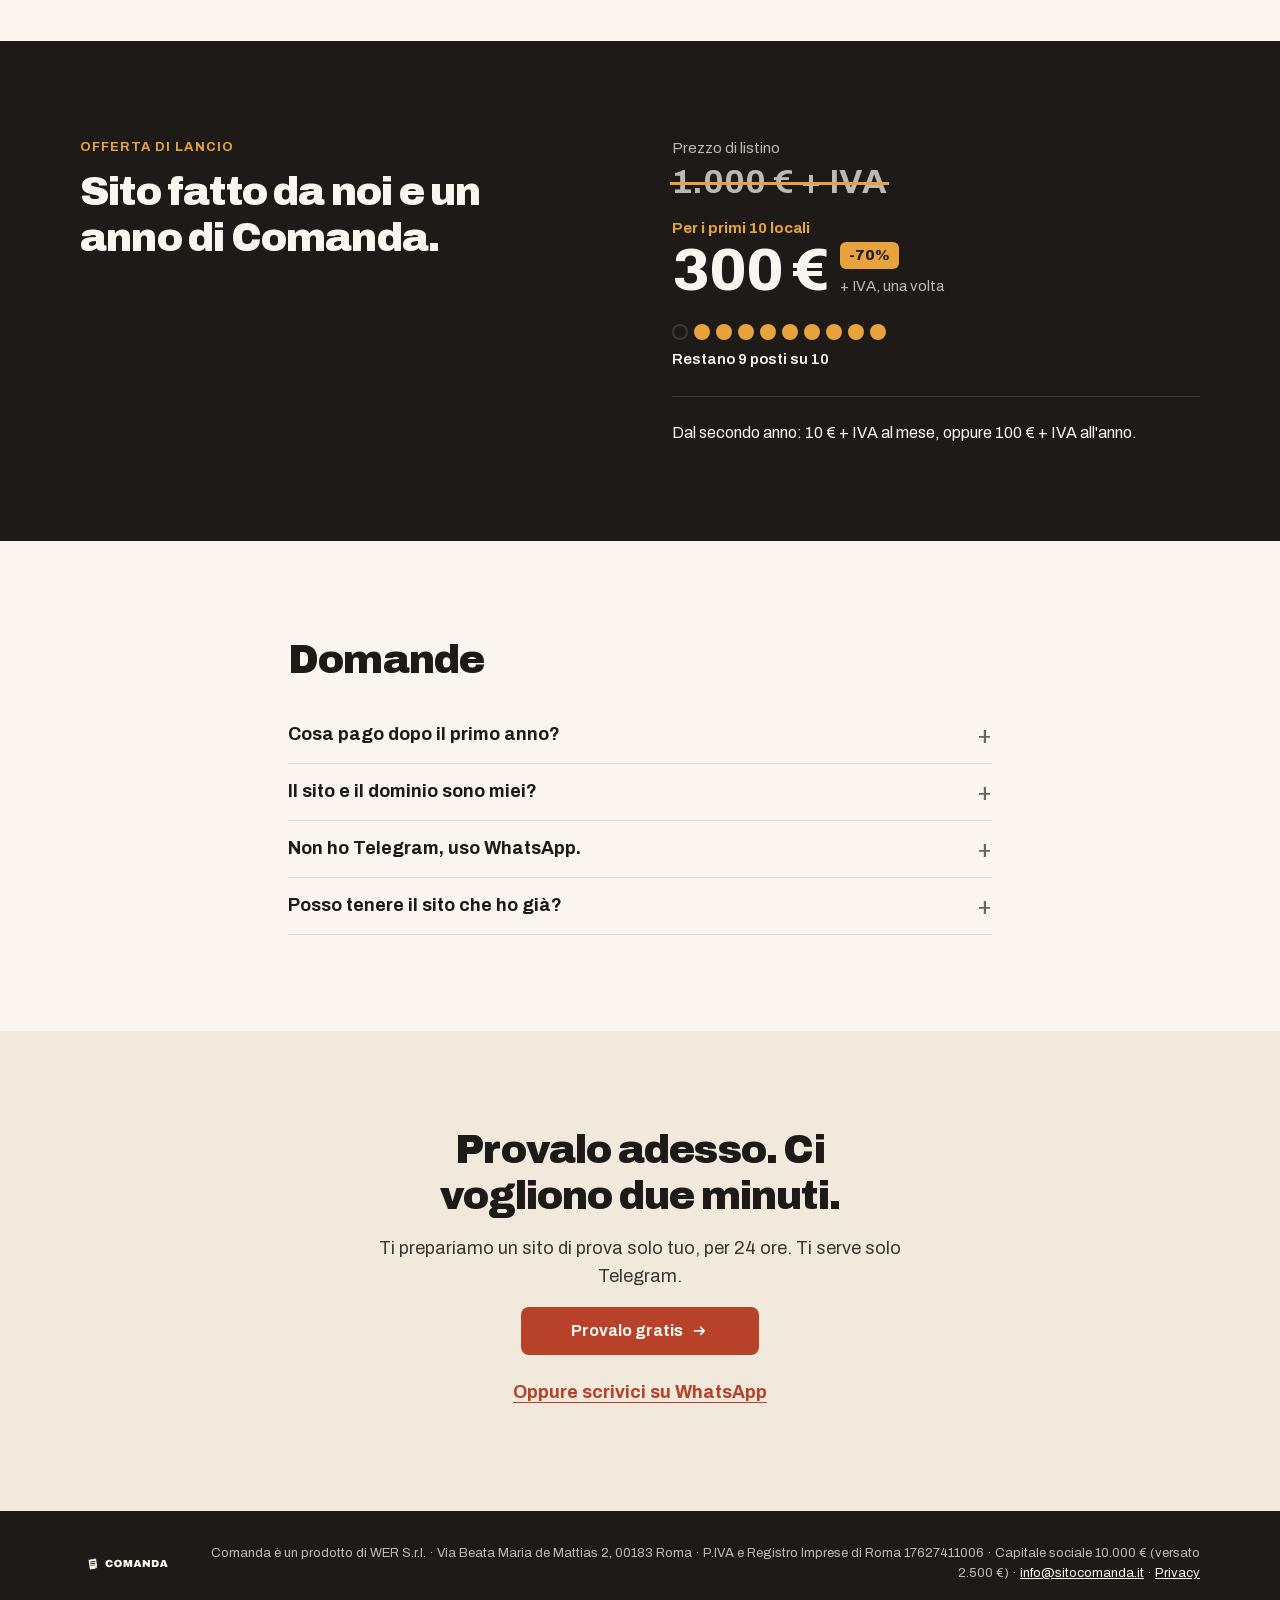
==== commit 251a3786: "vetrina v2: versione nei link di CSS e JS, contro la cache del vecchio style.css" ====
--- a/index.html
+++ b/index.html
@@ -20,7 +20,7 @@
   <link rel="icon" href="assets/comanda-favicon-32.png" type="image/png" sizes="32x32">
   <link rel="apple-touch-icon" href="assets/comanda-icona-ios-180.png">
   <link rel="preload" href="fonts/archivo-latin.woff2" as="font" type="font/woff2" crossorigin>
-  <link rel="stylesheet" href="style.css">
+  <link rel="stylesheet" href="style.css?v=20261003">
   <script type="application/ld+json">
   {"@context":"https://schema.org","@type":"Service","name":"Comanda","url":"https://sitocomanda.it/",
    "description":"Sito per locali (ristoranti, trattorie, bar, enoteche, pizzerie) costruito in 48 ore da WER S.r.l. e aggiornabile dal titolare dal cellulare, con una chat su Telegram.",
@@ -178,6 +178,6 @@
     <a class="btn btn--brick btn--block" href="https://prova.sitocomanda.it/prova">Provalo gratis <svg class="arrow" viewBox="0 0 20 20" aria-hidden="true"><path d="M4 10h11m-4-4 4 4-4 4"/></svg></a>
   </div>
 
-  <script src="site.js" defer></script>
+  <script src="site.js?v=20261003" defer></script>
 </body>
 </html>
--- a/style.css
+++ b/style.css
@@ -149,7 +149,8 @@
 img, svg { display: block; }
 a { color: inherit; }
 button { font: inherit; color: inherit; }
-:focus-visible { outline: none; box-shadow: var(--focus); border-radius: var(--r-xs); }
+:focus-visible { outline: 3px solid var(--ink); outline-offset: 2px; border-radius: var(--r-xs); }
+.offer :focus-visible, .foot :focus-visible { outline-color: var(--amber); }
 
 .wrap { width: 100%; max-width: calc(var(--w-page) + 2 * var(--gutter)); margin: 0 auto; padding: 0 var(--gutter); }
 .skip { position: absolute; left: -999px; top: 0; background: var(--ink); color: var(--paper); padding: var(--s-3) var(--s-4); z-index: 99; }
@@ -243,7 +244,7 @@
 .phone {
   width: 300px; max-width: 100%; height: 600px; margin: var(--s-5) auto 0;
   border: 7px solid var(--ink); border-radius: 47px; overflow: hidden;
-  display: flex; flex-direction: column;
+  display: flex; flex-direction: column; position: relative;
   background: linear-gradient(200deg, #D3E2B8 0%, #A9C99B 55%, #C7D9A8 100%);
   font: 13px/1.3 -apple-system, BlinkMacSystemFont, "Inter", "Segoe UI", system-ui, sans-serif;
   color: #000;
@@ -268,13 +269,13 @@
 .tg-row > .tg-msg { max-width: none; }
 .tg-kb { display: flex; flex-direction: column; gap: 3px; }
 .tg-kb__row { display: flex; gap: 3px; }
-.tg-kb__row span { flex: 1; min-width: 0; display: grid; place-items: center; height: 30px; border-radius: 8px; background: rgba(62, 90, 58, 0.44); color: #fff; font-size: 12px; font-weight: 600; white-space: nowrap; transition: background 150ms; }
+.tg-kb__row span { flex: 1; min-width: 0; display: grid; place-items: center; height: 30px; border-radius: 8px; background: rgba(40, 62, 38, 0.66); color: #fff; font-size: 12px; font-weight: 600; white-space: nowrap; transition: background 150ms; }
 .tg-kb__row span.is-tap { background: rgba(255, 255, 255, 0.9); color: #2A7BC0; }
 .tg-input { display: flex; align-items: center; gap: 8px; padding: 8px 10px 20px; background: #F6F6F6; color: #8E9AA3; }
 .tg-input svg { width: 20px; height: 20px; flex: none; }
 .tg-field { flex: 1; height: 32px; border-radius: 16px; background: #fff; border: 1px solid #DADADA; display: flex; align-items: center; padding: 0 12px; color: #A0A0A0; }
 .tg-field.is-typing { color: #000; }
-.tg-msg.is-new { animation: tg-in 0.25s var(--ease); }
+.tg-msg.is-new, .tg-row.is-new { animation: tg-in 0.25s var(--ease); }
 @keyframes tg-in { from { opacity: 0; transform: translateY(6px); } to { opacity: 1; transform: none; } }
 .tg-tap { position: absolute; width: 28px; height: 28px; margin: -14px 0 0 -14px; border-radius: 50%; background: rgba(29, 26, 23, 0.25); pointer-events: none; animation: tg-tap 0.45s ease-out forwards; }
 @keyframes tg-tap { from { transform: scale(0.4); opacity: 1; } to { transform: scale(1.4); opacity: 0; } }
@@ -303,7 +304,7 @@
 .offer__list .strike { justify-self: start; }
 .offer__for { margin-top: var(--s-4) !important; color: var(--amber); font-weight: 700; font-size: var(--fs-small); }
 .offer__now { display: flex; align-items: center; gap: var(--s-3); }
-.offer__now b { font-size: 3.75rem; font-weight: 800; line-height: 1; letter-spacing: -0.02em; }
+.offer__now b { white-space: nowrap; font-size: 3.75rem; font-weight: 800; line-height: 1; letter-spacing: -0.02em; }
 .offer__side { display: grid; gap: 6px; justify-items: start; color: var(--paper-mute); font-size: var(--fs-small); }
 .seats { margin-top: var(--s-5); }
 .seats__dots { display: flex; gap: 6px; }
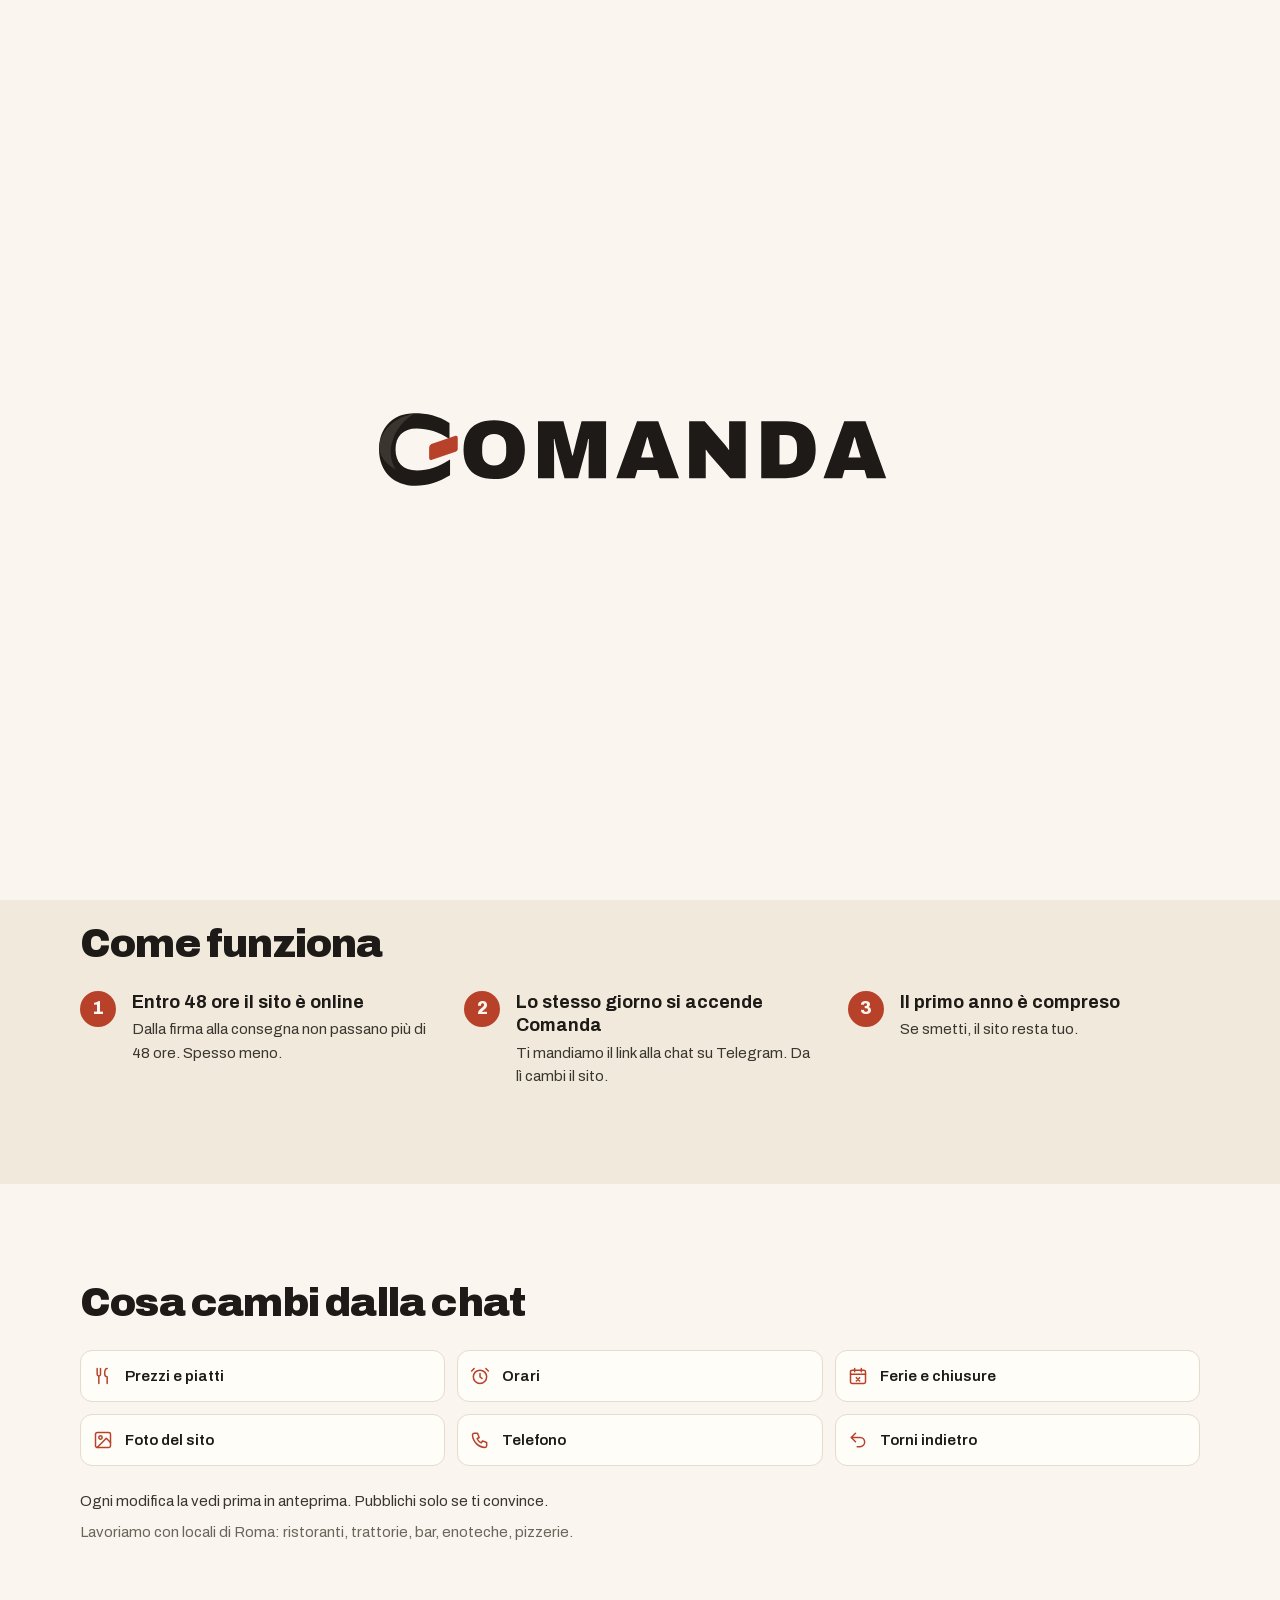
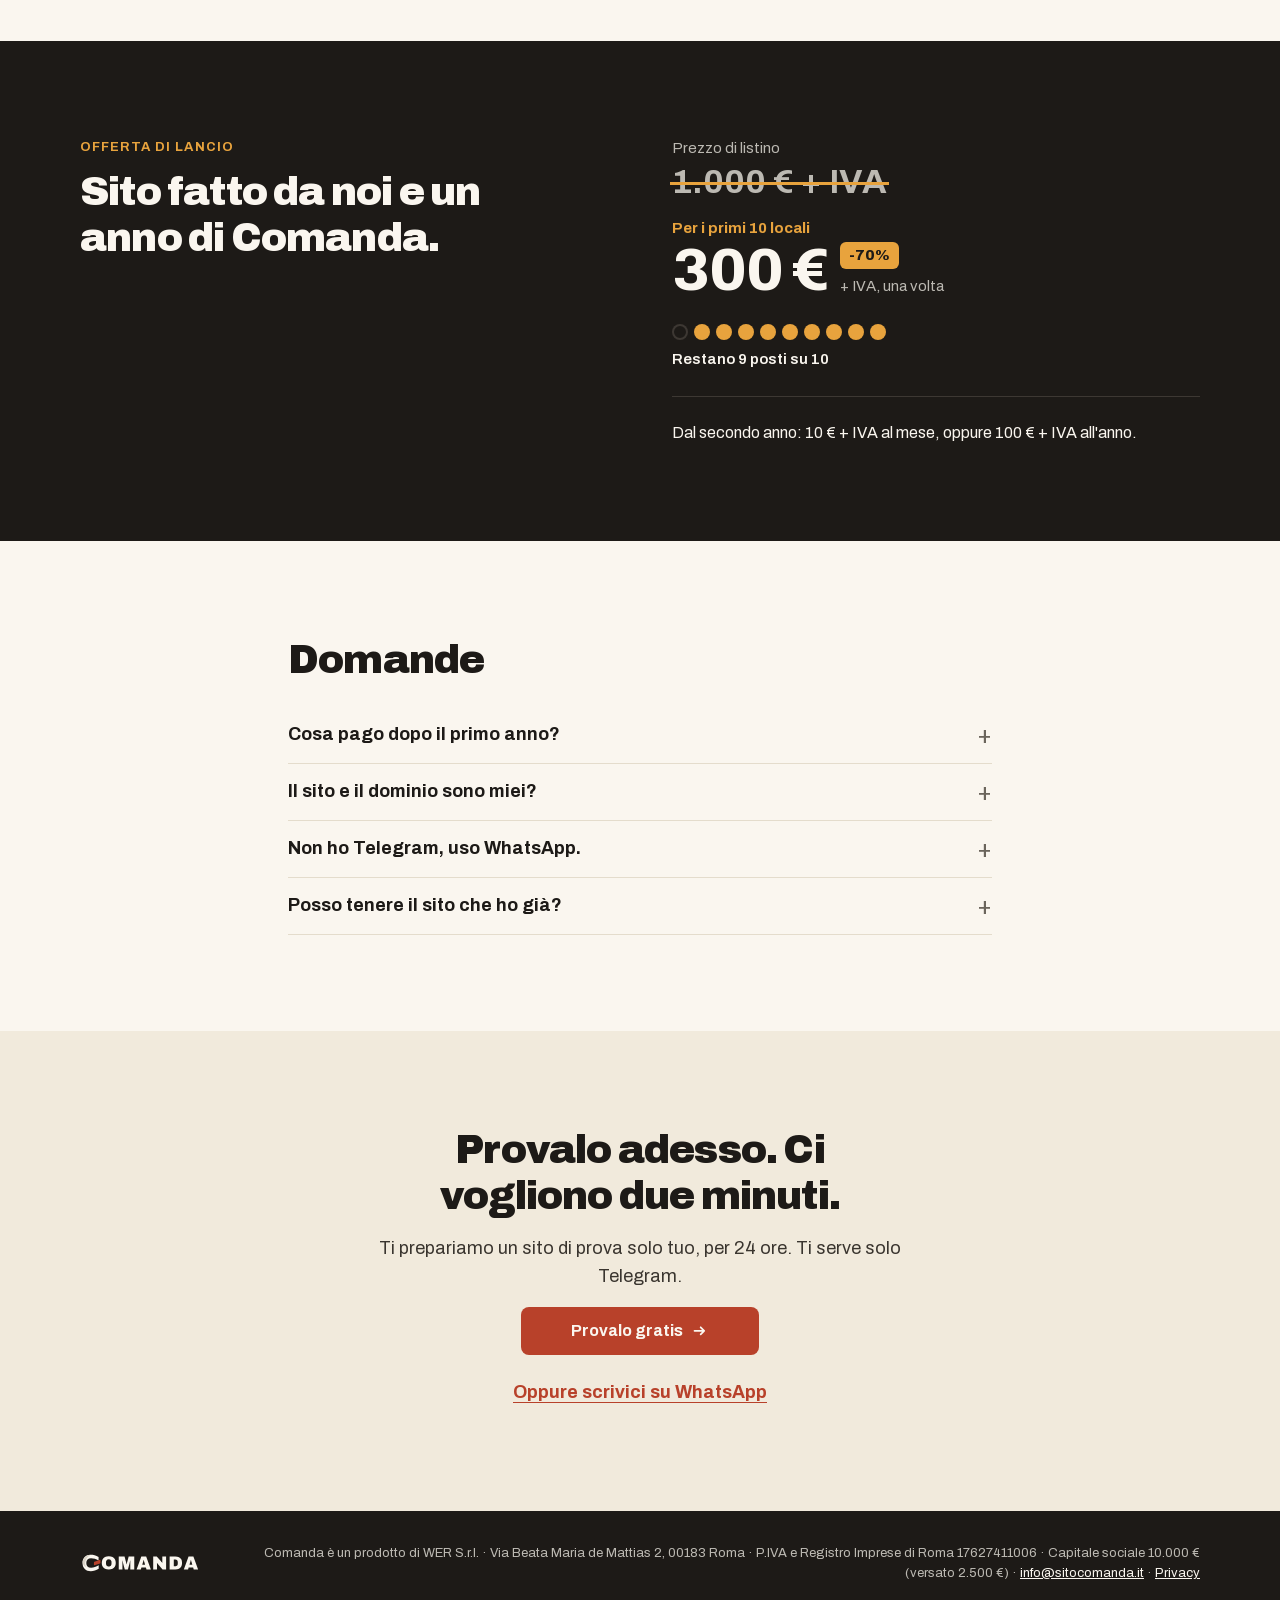
==== commit 00efbc9c: "vetrina: logo nuovo (C-foglietto) e intro che vola nella testata Lockup, favicon, icone, avatar dell" ====
--- a/index.html
+++ b/index.html
@@ -20,7 +20,12 @@
   <link rel="icon" href="assets/comanda-favicon-32.png" type="image/png" sizes="32x32">
   <link rel="apple-touch-icon" href="assets/comanda-icona-ios-180.png">
   <link rel="preload" href="fonts/archivo-latin.woff2" as="font" type="font/woff2" crossorigin>
-  <link rel="stylesheet" href="style.css?v=20261003">
+  <link rel="stylesheet" href="style.css?v=20261003b">
+  <script>/* intro: decisa prima del primo disegno, così la pagina non lampeggia */
+  (function () { try { var d = document.documentElement;
+    if (!matchMedia('(prefers-reduced-motion: reduce)').matches && !sessionStorage.getItem('comanda-intro')) {
+      sessionStorage.setItem('comanda-intro', '1'); d.classList.add('is-intro'); }
+  } catch (e) {} })();</script>
   <script type="application/ld+json">
   {"@context":"https://schema.org","@type":"Service","name":"Comanda","url":"https://sitocomanda.it/",
    "description":"Sito per locali (ristoranti, trattorie, bar, enoteche, pizzerie) costruito in 48 ore da WER S.r.l. e aggiornabile dal titolare dal cellulare, con una chat su Telegram.",
@@ -46,9 +51,28 @@
 <body>
   <a class="skip" href="#main">Vai al contenuto</a>
 
+  <!-- INTRO: solo alla prima pagina della sessione, mai con "riduci movimento". La anima site.js -->
+  <div class="intro" aria-hidden="true">
+    <svg class="intro__logo" viewBox="0 0 988 160">
+      <defs><clipPath id="intro-win"><rect id="intro-win-r" x="170" y="0" width="0" height="160"/></clipPath></defs>
+      <g id="intro-paper">
+        <g transform="translate(4 0)">
+          <path id="intro-shape" d="M 144 18 C 124 18 102 18 80 18 C 41 18 22 39 22 79 C 22 119 43 142 82 142 C 105 142 125 142 145 142 L 145 142 C 145 142 145 142 145 142 C 145 142 145 108 145 79 C 145 55 145 34 145 18 C 145 18 145 18 144 18 Z" fill="#FFFDF9" stroke="#1D1A17" stroke-width="1.7"/>
+          <g id="intro-rules" fill="none" stroke="#1D1A17" stroke-width="2.2" stroke-linecap="round"><path d="M 46 52 H 119"/><path d="M 46 67 H 105"/><path d="M 46 110 H 118"/></g>
+          <path id="intro-ink" d="M 46 89 H 118" fill="none" stroke="#B8412A" stroke-width="5" stroke-linecap="round" stroke-dasharray="72" stroke-dashoffset="72"/>
+          <path id="intro-fold" d="M 17 68 C 23 39 49 19 79 14 C 61 26 46 43 41 62 C 34 81 37 101 47 116 C 26 104 14 87 17 68 Z" fill="#3A352F" opacity="0"/>
+          <path id="intro-mark" d="M 111 69 L 155 54 Q 159 53 159 58 L 159 78 Q 159 82 155 83 L 111 98 Q 107 99 107 94 L 107 76 Q 107 71 111 69 Z" fill="#B8412A" opacity="0"/>
+          <g id="intro-pencil" opacity="0"><g transform="rotate(-28)"><path d="M 0 0 L 12 -6 L 85 -6 Q 89 -6 89 -2 L 89 2 Q 89 6 85 6 L 12 6 Z" fill="#B8412A"/><path d="M 0 0 L 12 -6 L 12 6 Z" fill="#D9B08A"/><path d="M 0 0 L 4 -2 L 4 2 Z" fill="#1D1A17"/><path d="M 74 -6 L 74 6" stroke="#FAF6EF" stroke-width="2"/></g></g>
+        </g>
+      </g>
+      <g clip-path="url(#intro-win)"><use href="#logo-omanda"/></g>
+    </svg>
+  </div>
+
+
   <header class="top">
     <div class="wrap top__in">
-      <a class="logo" href="/" aria-label="Comanda, torna all'inizio"><img src="assets/comanda-lockup-orizzontale-chiaro.svg" alt="Comanda" width="110" height="30"></a>
+      <a class="logo" href="/" aria-label="Comanda, torna all'inizio"><svg class="logo__svg" viewBox="0 0 988 160" width="150" height="24" aria-hidden="true" focusable="false"><g id="logo-c" transform="translate(4 0)"><path d="M 144 31 C 124 17 102 13 80 13 C 41 13 16 39 16 79 C 16 119 43 145 82 145 C 105 145 125 138 145 126 L 145 97 C 125 110 105 117 85 117 C 59 117 46 102 46 79 C 46 55 60 41 84 41 C 105 41 124 47 144 60 Z" fill="#1D1A17"/><path d="M 17 68 C 23 39 49 19 79 14 C 61 26 46 43 41 62 C 34 81 37 101 47 116 C 26 104 14 87 17 68 Z" fill="#3A352F"/><path d="M 111 69 L 155 54 Q 159 53 159 58 L 159 78 Q 159 82 155 83 L 111 98 Q 107 99 107 94 L 107 76 Q 107 71 111 69 Z" fill="#B8412A"/></g><path id="logo-omanda" d="M123.4 1.2000000000000002Q111.70000000000002 1.2000000000000002 103.4 -2.8000000000000003Q95.10000000000001 -6.800000000000001 90.70000000000002 -14.750000000000002Q86.30000000000001 -22.700000000000003 86.30000000000001 -34.4Q86.30000000000001 -46.2 90.70000000000002 -54.1Q95.10000000000001 -62.0 103.4 -66.0Q111.70000000000002 -70.0 123.4 -70.0Q135.20000000000002 -70.0 143.5 -66.0Q151.8 -62.0 156.20000000000002 -54.1Q160.60000000000002 -46.2 160.60000000000002 -34.4Q160.60000000000002 -22.700000000000003 156.20000000000002 -14.750000000000002Q151.8 -6.800000000000001 143.5 -2.8000000000000003Q135.20000000000002 1.2000000000000002 123.4 1.2000000000000002ZM123.4 -15.3Q127.00000000000001 -15.3 129.75 -16.450000000000003Q132.5 -17.6 134.35000000000002 -19.700000000000003Q136.20000000000002 -21.8 137.10000000000002 -24.75Q138.0 -27.700000000000003 138.0 -31.200000000000003V-37.6Q138.0 -41.1 137.10000000000002 -44.05Q136.20000000000002 -47.0 134.35000000000002 -49.1Q132.5 -51.2 129.75 -52.35Q127.00000000000001 -53.5 123.4 -53.5Q119.80000000000001 -53.5 117.05000000000001 -52.35Q114.30000000000001 -51.2 112.50000000000001 -49.1Q110.70000000000002 -47.0 109.80000000000001 -44.05Q108.9 -41.1 108.9 -37.6V-31.200000000000003Q108.9 -27.700000000000003 109.80000000000001 -24.75Q110.70000000000002 -21.8 112.50000000000001 -19.700000000000003Q114.30000000000001 -17.6 117.05000000000001 -16.450000000000003Q119.80000000000001 -15.3 123.4 -15.3Z M176.50000000000003 0.0V-68.8H207.3L213.60000000000002 -44.6Q214.00000000000003 -43.300000000000004 214.75000000000003 -40.300000000000004Q215.50000000000003 -37.300000000000004 216.35000000000002 -33.800000000000004Q217.20000000000002 -30.3 217.90000000000003 -27.3H218.70000000000002Q219.20000000000002 -29.5 219.95000000000002 -32.55Q220.70000000000002 -35.6 221.5 -38.8Q222.3 -42.0 222.90000000000003 -44.6L229.20000000000002 -68.8H258.90000000000003V0.0H237.8V-24.8Q237.8 -28.8 237.85000000000002 -33.050000000000004Q237.90000000000003 -37.300000000000004 237.95000000000005 -41.10000000000001Q238.00000000000003 -44.900000000000006 238.00000000000003 -47.400000000000006H237.20000000000005Q236.90000000000003 -45.400000000000006 236.35000000000002 -42.7Q235.8 -40.0 235.20000000000002 -37.35Q234.60000000000002 -34.7 234.00000000000003 -32.7L225.10000000000002 0.0H208.60000000000002L199.60000000000002 -32.7Q199.10000000000002 -34.7 198.45000000000002 -37.35Q197.8 -40.0 197.3 -42.7Q196.8 -45.400000000000006 196.40000000000003 -47.300000000000004H195.60000000000002Q195.70000000000002 -44.800000000000004 195.8 -41.0Q195.90000000000003 -37.2 195.95000000000005 -33.0Q196.00000000000003 -28.8 196.00000000000003 -24.8V0.0Z M271.3 0.0 296.40000000000003 -68.8H322.1L347.20000000000005 0.0H323.8L320.90000000000003 -9.700000000000001H296.8L293.90000000000003 0.0ZM301.40000000000003 -25.1H316.40000000000003L313.1 -36.1Q312.70000000000005 -37.300000000000004 312.20000000000005 -39.0Q311.70000000000005 -40.7 311.20000000000005 -42.6Q310.70000000000005 -44.5 310.20000000000005 -46.35Q309.70000000000005 -48.2 309.3 -49.6H308.5Q308.1 -47.800000000000004 307.45000000000005 -45.5Q306.8 -43.2 306.1 -40.75Q305.40000000000003 -38.300000000000004 304.7 -36.1Z M359.5 0.0V-68.8H378.3L399.70000000000005 -44.1Q400.6 -43.1 402.1 -41.2Q403.6 -39.300000000000004 405.15000000000003 -37.35Q406.70000000000005 -35.4 407.5 -34.2L408.0 -34.4Q407.90000000000003 -37.2 407.90000000000003 -39.95Q407.90000000000003 -42.7 407.90000000000003 -44.1V-68.8H428.0V0.0H409.3L385.20000000000005 -27.5Q383.5 -29.5 382.3 -31.150000000000002Q381.1 -32.800000000000004 380.0 -34.300000000000004L379.5 -34.1Q379.6 -32.2 379.6 -30.300000000000004Q379.6 -28.400000000000002 379.6 -27.5V0.0Z M446.8 0.0V-68.8H476.6Q488.40000000000003 -68.8 496.40000000000003 -65.1Q504.40000000000003 -61.400000000000006 508.55000000000007 -53.800000000000004Q512.7 -46.2 512.7 -34.4Q512.7 -22.700000000000003 508.55000000000007 -15.05Q504.40000000000003 -7.4 496.40000000000003 -3.7Q488.40000000000003 0.0 476.6 0.0ZM468.90000000000003 -16.5H476.20000000000005Q479.80000000000007 -16.5 482.45000000000005 -17.5Q485.1 -18.5 486.80000000000007 -20.4Q488.50000000000006 -22.3 489.30000000000007 -25.1Q490.1 -27.900000000000002 490.1 -31.400000000000002V-37.4Q490.1 -40.900000000000006 489.30000000000007 -43.7Q488.50000000000006 -46.5 486.80000000000007 -48.400000000000006Q485.1 -50.300000000000004 482.45000000000005 -51.300000000000004Q479.80000000000007 -52.300000000000004 476.20000000000005 -52.300000000000004H468.90000000000003Z M522.2 0.0 547.3000000000001 -68.8H573.0L598.1 0.0H574.7L571.8000000000001 -9.700000000000001H547.7L544.8000000000001 0.0ZM552.3000000000001 -25.1H567.3000000000001L564.0 -36.1Q563.6 -37.300000000000004 563.1 -39.0Q562.6 -40.7 562.1 -42.6Q561.6 -44.5 561.1 -46.35Q560.6 -48.2 560.2 -49.6H559.4000000000001Q559.0 -47.800000000000004 558.35 -45.5Q557.7 -43.2 557.0 -40.75Q556.3000000000001 -38.300000000000004 555.6 -36.1Z" fill="#1D1A17" transform="translate(44 131) scale(1.5)"/></svg></a>
       <a class="btn btn--line btn--sm" href="https://prova.sitocomanda.it/prova">Provalo gratis</a>
     </div>
   </header>
@@ -169,7 +193,7 @@
 
   <footer class="foot">
     <div class="wrap foot__in">
-      <img src="assets/comanda-lockup-orizzontale-scuro.svg" alt="Comanda" width="92" height="25">
+      <img src="assets/comanda-lockup-orizzontale-scuro.svg" alt="Comanda" width="124" height="20">
       <p>Comanda è un prodotto di WER S.r.l. · Via Beata Maria de Mattias 2, 00183 Roma · P.IVA e Registro Imprese di Roma 17627411006 · Capitale sociale 10.000 € (versato 2.500 €) · <a href="mailto:info@sitocomanda.it">info@sitocomanda.it</a> · <a href="privacy.html">Privacy</a></p>
     </div>
   </footer>
@@ -178,6 +202,6 @@
     <a class="btn btn--brick btn--block" href="https://prova.sitocomanda.it/prova">Provalo gratis <svg class="arrow" viewBox="0 0 20 20" aria-hidden="true"><path d="M4 10h11m-4-4 4 4-4 4"/></svg></a>
   </div>
 
-  <script src="site.js?v=20261003" defer></script>
+  <script src="site.js?v=20261003b" defer></script>
 </body>
 </html>
--- a/style.css
+++ b/style.css
@@ -1,4 +1,4 @@
-/* Comanda · vetrina sitocomanda.it · v2 del 2026-10-03 (token + stili in un solo file) */
+/* Comanda · vetrina sitocomanda.it · v2 del 2026-10-03, logo nuovo e intro (token + stili in un solo file) */
 
 /* ============================================================
    Comanda · design tokens · v1 · 2026-09-19
@@ -211,7 +211,18 @@
 /* ---------- Testata ---------- */
 .top { position: sticky; top: 0; z-index: 20; background: rgba(250, 246, 239, 0.94); backdrop-filter: blur(8px); border-bottom: 1px solid var(--paper-3); }
 .top__in { display: flex; align-items: center; justify-content: space-between; min-height: 4rem; }
-.logo img { width: 110px; height: auto; }
+.logo { display: block; }
+.logo img, .logo__svg { display: block; width: 150px; height: auto; }
+
+/* Intro: il foglietto diventa la C e vola nella testata. Acceso da <head>, animato da site.js.
+   Se site.js non arriva, dopo 4 s il velo sparisce da solo e il logo torna visibile. */
+.intro { display: none; }
+.is-intro .intro { display: flex; position: fixed; inset: 0; z-index: 100; align-items: center; justify-content: center; background: var(--paper); animation: intro-via 0s 4s forwards; }
+.is-intro .logo__svg { visibility: hidden; animation: intro-logo 0s 4s forwards; }
+.is-intro.intro-js .intro, .is-intro.intro-js .logo__svg { animation: none; }
+.intro__logo { width: min(84vw, 34rem); height: auto; overflow: visible; transform-origin: 0 0; }
+@keyframes intro-via { to { visibility: hidden; opacity: 0; } }
+@keyframes intro-logo { to { visibility: visible; } }
 
 .section { padding: var(--s-7) 0; }
 .section h2 { margin-bottom: var(--s-5); }
@@ -332,7 +343,7 @@
 /* ---------- Piede ---------- */
 .foot { background: var(--ink); color: var(--paper-mute); font-size: var(--fs-label); padding: var(--s-6) 0 calc(var(--s-6) + 76px); }
 .foot__in { display: grid; gap: var(--s-4); }
-.foot img { width: 92px; height: auto; }
+.foot img { width: 124px; height: auto; }
 .foot a { color: var(--paper); }
 
 /* ---------- Barra fissa (solo telefono) ---------- */
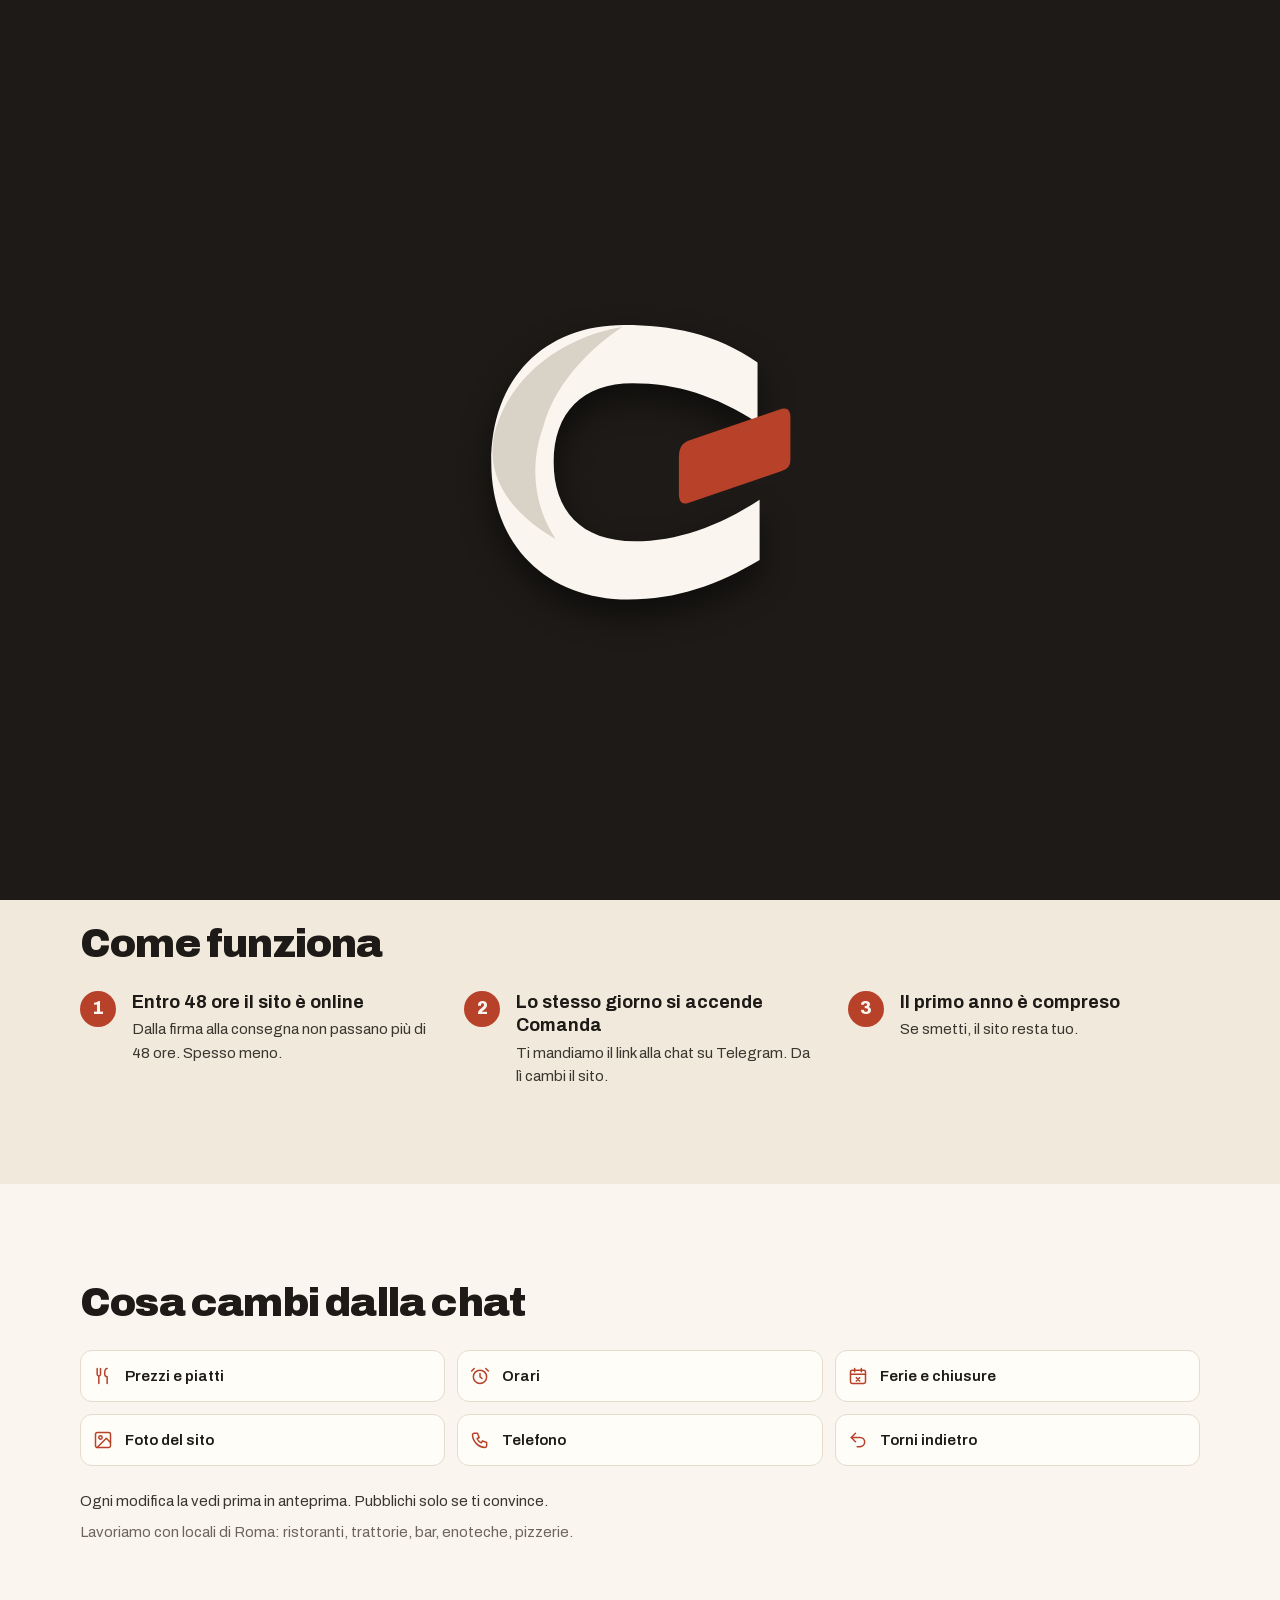
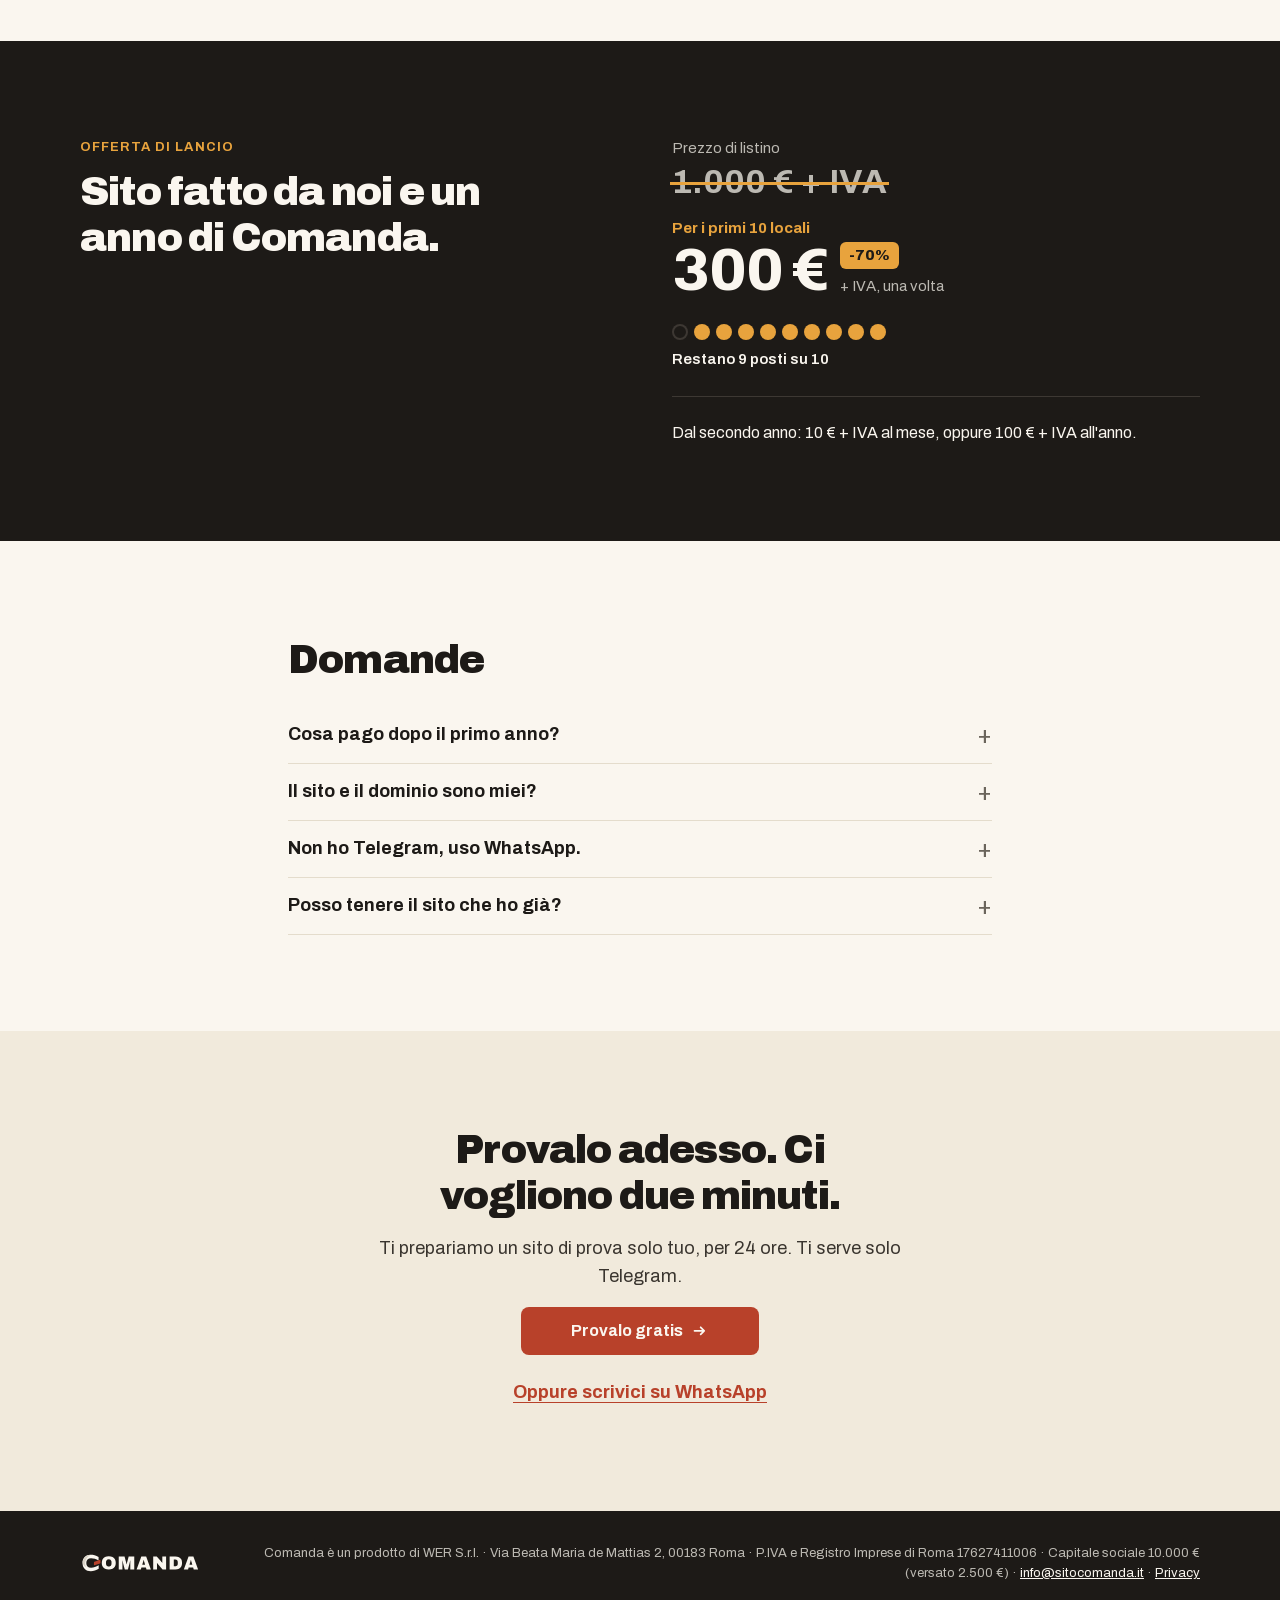
==== commit d22e326e: "vetrina: intro col logo del teaser Comanda, via il primo prototipo L'intro è ora drawLogo del teaser" ====
--- a/index.html
+++ b/index.html
@@ -20,7 +20,7 @@
   <link rel="icon" href="assets/comanda-favicon-32.png" type="image/png" sizes="32x32">
   <link rel="apple-touch-icon" href="assets/comanda-icona-ios-180.png">
   <link rel="preload" href="fonts/archivo-latin.woff2" as="font" type="font/woff2" crossorigin>
-  <link rel="stylesheet" href="style.css?v=20261003b">
+  <link rel="stylesheet" href="style.css?v=20261003c">
   <script>/* intro: decisa prima del primo disegno, così la pagina non lampeggia */
   (function () { try { var d = document.documentElement;
     if (!matchMedia('(prefers-reduced-motion: reduce)').matches && !sessionStorage.getItem('comanda-intro')) {
@@ -51,28 +51,13 @@
 <body>
   <a class="skip" href="#main">Vai al contenuto</a>
 
-  <!-- INTRO: solo alla prima pagina della sessione, mai con "riduci movimento". La anima site.js -->
-  <div class="intro" aria-hidden="true">
-    <svg class="intro__logo" viewBox="0 0 988 160">
-      <defs><clipPath id="intro-win"><rect id="intro-win-r" x="170" y="0" width="0" height="160"/></clipPath></defs>
-      <g id="intro-paper">
-        <g transform="translate(4 0)">
-          <path id="intro-shape" d="M 144 18 C 124 18 102 18 80 18 C 41 18 22 39 22 79 C 22 119 43 142 82 142 C 105 142 125 142 145 142 L 145 142 C 145 142 145 142 145 142 C 145 142 145 108 145 79 C 145 55 145 34 145 18 C 145 18 145 18 144 18 Z" fill="#FFFDF9" stroke="#1D1A17" stroke-width="1.7"/>
-          <g id="intro-rules" fill="none" stroke="#1D1A17" stroke-width="2.2" stroke-linecap="round"><path d="M 46 52 H 119"/><path d="M 46 67 H 105"/><path d="M 46 110 H 118"/></g>
-          <path id="intro-ink" d="M 46 89 H 118" fill="none" stroke="#B8412A" stroke-width="5" stroke-linecap="round" stroke-dasharray="72" stroke-dashoffset="72"/>
-          <path id="intro-fold" d="M 17 68 C 23 39 49 19 79 14 C 61 26 46 43 41 62 C 34 81 37 101 47 116 C 26 104 14 87 17 68 Z" fill="#3A352F" opacity="0"/>
-          <path id="intro-mark" d="M 111 69 L 155 54 Q 159 53 159 58 L 159 78 Q 159 82 155 83 L 111 98 Q 107 99 107 94 L 107 76 Q 107 71 111 69 Z" fill="#B8412A" opacity="0"/>
-          <g id="intro-pencil" opacity="0"><g transform="rotate(-28)"><path d="M 0 0 L 12 -6 L 85 -6 Q 89 -6 89 -2 L 89 2 Q 89 6 85 6 L 12 6 Z" fill="#B8412A"/><path d="M 0 0 L 12 -6 L 12 6 Z" fill="#D9B08A"/><path d="M 0 0 L 4 -2 L 4 2 Z" fill="#1D1A17"/><path d="M 74 -6 L 74 6" stroke="#FAF6EF" stroke-width="2"/></g></g>
-        </g>
-      </g>
-      <g clip-path="url(#intro-win)"><use href="#logo-omanda"/></g>
-    </svg>
-  </div>
+  <!-- INTRO: il logo del teaser, solo alla prima pagina della sessione, mai con "riduci movimento". Lo disegna site.js -->
+  <div class="intro" aria-hidden="true"><canvas class="intro__cv"></canvas></div>
 
 
   <header class="top">
     <div class="wrap top__in">
-      <a class="logo" href="/" aria-label="Comanda, torna all'inizio"><svg class="logo__svg" viewBox="0 0 988 160" width="150" height="24" aria-hidden="true" focusable="false"><g id="logo-c" transform="translate(4 0)"><path d="M 144 31 C 124 17 102 13 80 13 C 41 13 16 39 16 79 C 16 119 43 145 82 145 C 105 145 125 138 145 126 L 145 97 C 125 110 105 117 85 117 C 59 117 46 102 46 79 C 46 55 60 41 84 41 C 105 41 124 47 144 60 Z" fill="#1D1A17"/><path d="M 17 68 C 23 39 49 19 79 14 C 61 26 46 43 41 62 C 34 81 37 101 47 116 C 26 104 14 87 17 68 Z" fill="#3A352F"/><path d="M 111 69 L 155 54 Q 159 53 159 58 L 159 78 Q 159 82 155 83 L 111 98 Q 107 99 107 94 L 107 76 Q 107 71 111 69 Z" fill="#B8412A"/></g><path id="logo-omanda" d="M123.4 1.2000000000000002Q111.70000000000002 1.2000000000000002 103.4 -2.8000000000000003Q95.10000000000001 -6.800000000000001 90.70000000000002 -14.750000000000002Q86.30000000000001 -22.700000000000003 86.30000000000001 -34.4Q86.30000000000001 -46.2 90.70000000000002 -54.1Q95.10000000000001 -62.0 103.4 -66.0Q111.70000000000002 -70.0 123.4 -70.0Q135.20000000000002 -70.0 143.5 -66.0Q151.8 -62.0 156.20000000000002 -54.1Q160.60000000000002 -46.2 160.60000000000002 -34.4Q160.60000000000002 -22.700000000000003 156.20000000000002 -14.750000000000002Q151.8 -6.800000000000001 143.5 -2.8000000000000003Q135.20000000000002 1.2000000000000002 123.4 1.2000000000000002ZM123.4 -15.3Q127.00000000000001 -15.3 129.75 -16.450000000000003Q132.5 -17.6 134.35000000000002 -19.700000000000003Q136.20000000000002 -21.8 137.10000000000002 -24.75Q138.0 -27.700000000000003 138.0 -31.200000000000003V-37.6Q138.0 -41.1 137.10000000000002 -44.05Q136.20000000000002 -47.0 134.35000000000002 -49.1Q132.5 -51.2 129.75 -52.35Q127.00000000000001 -53.5 123.4 -53.5Q119.80000000000001 -53.5 117.05000000000001 -52.35Q114.30000000000001 -51.2 112.50000000000001 -49.1Q110.70000000000002 -47.0 109.80000000000001 -44.05Q108.9 -41.1 108.9 -37.6V-31.200000000000003Q108.9 -27.700000000000003 109.80000000000001 -24.75Q110.70000000000002 -21.8 112.50000000000001 -19.700000000000003Q114.30000000000001 -17.6 117.05000000000001 -16.450000000000003Q119.80000000000001 -15.3 123.4 -15.3Z M176.50000000000003 0.0V-68.8H207.3L213.60000000000002 -44.6Q214.00000000000003 -43.300000000000004 214.75000000000003 -40.300000000000004Q215.50000000000003 -37.300000000000004 216.35000000000002 -33.800000000000004Q217.20000000000002 -30.3 217.90000000000003 -27.3H218.70000000000002Q219.20000000000002 -29.5 219.95000000000002 -32.55Q220.70000000000002 -35.6 221.5 -38.8Q222.3 -42.0 222.90000000000003 -44.6L229.20000000000002 -68.8H258.90000000000003V0.0H237.8V-24.8Q237.8 -28.8 237.85000000000002 -33.050000000000004Q237.90000000000003 -37.300000000000004 237.95000000000005 -41.10000000000001Q238.00000000000003 -44.900000000000006 238.00000000000003 -47.400000000000006H237.20000000000005Q236.90000000000003 -45.400000000000006 236.35000000000002 -42.7Q235.8 -40.0 235.20000000000002 -37.35Q234.60000000000002 -34.7 234.00000000000003 -32.7L225.10000000000002 0.0H208.60000000000002L199.60000000000002 -32.7Q199.10000000000002 -34.7 198.45000000000002 -37.35Q197.8 -40.0 197.3 -42.7Q196.8 -45.400000000000006 196.40000000000003 -47.300000000000004H195.60000000000002Q195.70000000000002 -44.800000000000004 195.8 -41.0Q195.90000000000003 -37.2 195.95000000000005 -33.0Q196.00000000000003 -28.8 196.00000000000003 -24.8V0.0Z M271.3 0.0 296.40000000000003 -68.8H322.1L347.20000000000005 0.0H323.8L320.90000000000003 -9.700000000000001H296.8L293.90000000000003 0.0ZM301.40000000000003 -25.1H316.40000000000003L313.1 -36.1Q312.70000000000005 -37.300000000000004 312.20000000000005 -39.0Q311.70000000000005 -40.7 311.20000000000005 -42.6Q310.70000000000005 -44.5 310.20000000000005 -46.35Q309.70000000000005 -48.2 309.3 -49.6H308.5Q308.1 -47.800000000000004 307.45000000000005 -45.5Q306.8 -43.2 306.1 -40.75Q305.40000000000003 -38.300000000000004 304.7 -36.1Z M359.5 0.0V-68.8H378.3L399.70000000000005 -44.1Q400.6 -43.1 402.1 -41.2Q403.6 -39.300000000000004 405.15000000000003 -37.35Q406.70000000000005 -35.4 407.5 -34.2L408.0 -34.4Q407.90000000000003 -37.2 407.90000000000003 -39.95Q407.90000000000003 -42.7 407.90000000000003 -44.1V-68.8H428.0V0.0H409.3L385.20000000000005 -27.5Q383.5 -29.5 382.3 -31.150000000000002Q381.1 -32.800000000000004 380.0 -34.300000000000004L379.5 -34.1Q379.6 -32.2 379.6 -30.300000000000004Q379.6 -28.400000000000002 379.6 -27.5V0.0Z M446.8 0.0V-68.8H476.6Q488.40000000000003 -68.8 496.40000000000003 -65.1Q504.40000000000003 -61.400000000000006 508.55000000000007 -53.800000000000004Q512.7 -46.2 512.7 -34.4Q512.7 -22.700000000000003 508.55000000000007 -15.05Q504.40000000000003 -7.4 496.40000000000003 -3.7Q488.40000000000003 0.0 476.6 0.0ZM468.90000000000003 -16.5H476.20000000000005Q479.80000000000007 -16.5 482.45000000000005 -17.5Q485.1 -18.5 486.80000000000007 -20.4Q488.50000000000006 -22.3 489.30000000000007 -25.1Q490.1 -27.900000000000002 490.1 -31.400000000000002V-37.4Q490.1 -40.900000000000006 489.30000000000007 -43.7Q488.50000000000006 -46.5 486.80000000000007 -48.400000000000006Q485.1 -50.300000000000004 482.45000000000005 -51.300000000000004Q479.80000000000007 -52.300000000000004 476.20000000000005 -52.300000000000004H468.90000000000003Z M522.2 0.0 547.3000000000001 -68.8H573.0L598.1 0.0H574.7L571.8000000000001 -9.700000000000001H547.7L544.8000000000001 0.0ZM552.3000000000001 -25.1H567.3000000000001L564.0 -36.1Q563.6 -37.300000000000004 563.1 -39.0Q562.6 -40.7 562.1 -42.6Q561.6 -44.5 561.1 -46.35Q560.6 -48.2 560.2 -49.6H559.4000000000001Q559.0 -47.800000000000004 558.35 -45.5Q557.7 -43.2 557.0 -40.75Q556.3000000000001 -38.300000000000004 555.6 -36.1Z" fill="#1D1A17" transform="translate(44 131) scale(1.5)"/></svg></a>
+      <a class="logo" href="/" aria-label="Comanda, torna all'inizio"><svg class="logo__svg" viewBox="0 0 988 160" width="150" height="24.29" aria-hidden="true" focusable="false"><g id="logo-c" transform="translate(4 0)"><path d="M 144 31 C 124 17 102 13 80 13 C 41 13 16 39 16 79 C 16 119 43 145 82 145 C 105 145 125 138 145 126 L 145 97 C 125 110 105 117 85 117 C 59 117 46 102 46 79 C 46 55 60 41 84 41 C 105 41 124 47 144 60 Z" fill="#1D1A17"/><path d="M 17 68 C 23 39 49 19 79 14 C 61 26 46 43 41 62 C 34 81 37 101 47 116 C 26 104 14 87 17 68 Z" fill="#3A352F"/><path d="M 111 69 L 155 54 Q 159 53 159 58 L 159 78 Q 159 82 155 83 L 111 98 Q 107 99 107 94 L 107 76 Q 107 71 111 69 Z" fill="#B8412A"/></g><path id="logo-omanda" d="M123.4 1.2000000000000002Q111.70000000000002 1.2000000000000002 103.4 -2.8000000000000003Q95.10000000000001 -6.800000000000001 90.70000000000002 -14.750000000000002Q86.30000000000001 -22.700000000000003 86.30000000000001 -34.4Q86.30000000000001 -46.2 90.70000000000002 -54.1Q95.10000000000001 -62.0 103.4 -66.0Q111.70000000000002 -70.0 123.4 -70.0Q135.20000000000002 -70.0 143.5 -66.0Q151.8 -62.0 156.20000000000002 -54.1Q160.60000000000002 -46.2 160.60000000000002 -34.4Q160.60000000000002 -22.700000000000003 156.20000000000002 -14.750000000000002Q151.8 -6.800000000000001 143.5 -2.8000000000000003Q135.20000000000002 1.2000000000000002 123.4 1.2000000000000002ZM123.4 -15.3Q127.00000000000001 -15.3 129.75 -16.450000000000003Q132.5 -17.6 134.35000000000002 -19.700000000000003Q136.20000000000002 -21.8 137.10000000000002 -24.75Q138.0 -27.700000000000003 138.0 -31.200000000000003V-37.6Q138.0 -41.1 137.10000000000002 -44.05Q136.20000000000002 -47.0 134.35000000000002 -49.1Q132.5 -51.2 129.75 -52.35Q127.00000000000001 -53.5 123.4 -53.5Q119.80000000000001 -53.5 117.05000000000001 -52.35Q114.30000000000001 -51.2 112.50000000000001 -49.1Q110.70000000000002 -47.0 109.80000000000001 -44.05Q108.9 -41.1 108.9 -37.6V-31.200000000000003Q108.9 -27.700000000000003 109.80000000000001 -24.75Q110.70000000000002 -21.8 112.50000000000001 -19.700000000000003Q114.30000000000001 -17.6 117.05000000000001 -16.450000000000003Q119.80000000000001 -15.3 123.4 -15.3Z M176.50000000000003 0.0V-68.8H207.3L213.60000000000002 -44.6Q214.00000000000003 -43.300000000000004 214.75000000000003 -40.300000000000004Q215.50000000000003 -37.300000000000004 216.35000000000002 -33.800000000000004Q217.20000000000002 -30.3 217.90000000000003 -27.3H218.70000000000002Q219.20000000000002 -29.5 219.95000000000002 -32.55Q220.70000000000002 -35.6 221.5 -38.8Q222.3 -42.0 222.90000000000003 -44.6L229.20000000000002 -68.8H258.90000000000003V0.0H237.8V-24.8Q237.8 -28.8 237.85000000000002 -33.050000000000004Q237.90000000000003 -37.300000000000004 237.95000000000005 -41.10000000000001Q238.00000000000003 -44.900000000000006 238.00000000000003 -47.400000000000006H237.20000000000005Q236.90000000000003 -45.400000000000006 236.35000000000002 -42.7Q235.8 -40.0 235.20000000000002 -37.35Q234.60000000000002 -34.7 234.00000000000003 -32.7L225.10000000000002 0.0H208.60000000000002L199.60000000000002 -32.7Q199.10000000000002 -34.7 198.45000000000002 -37.35Q197.8 -40.0 197.3 -42.7Q196.8 -45.400000000000006 196.40000000000003 -47.300000000000004H195.60000000000002Q195.70000000000002 -44.800000000000004 195.8 -41.0Q195.90000000000003 -37.2 195.95000000000005 -33.0Q196.00000000000003 -28.8 196.00000000000003 -24.8V0.0Z M271.3 0.0 296.40000000000003 -68.8H322.1L347.20000000000005 0.0H323.8L320.90000000000003 -9.700000000000001H296.8L293.90000000000003 0.0ZM301.40000000000003 -25.1H316.40000000000003L313.1 -36.1Q312.70000000000005 -37.300000000000004 312.20000000000005 -39.0Q311.70000000000005 -40.7 311.20000000000005 -42.6Q310.70000000000005 -44.5 310.20000000000005 -46.35Q309.70000000000005 -48.2 309.3 -49.6H308.5Q308.1 -47.800000000000004 307.45000000000005 -45.5Q306.8 -43.2 306.1 -40.75Q305.40000000000003 -38.300000000000004 304.7 -36.1Z M359.5 0.0V-68.8H378.3L399.70000000000005 -44.1Q400.6 -43.1 402.1 -41.2Q403.6 -39.300000000000004 405.15000000000003 -37.35Q406.70000000000005 -35.4 407.5 -34.2L408.0 -34.4Q407.90000000000003 -37.2 407.90000000000003 -39.95Q407.90000000000003 -42.7 407.90000000000003 -44.1V-68.8H428.0V0.0H409.3L385.20000000000005 -27.5Q383.5 -29.5 382.3 -31.150000000000002Q381.1 -32.800000000000004 380.0 -34.300000000000004L379.5 -34.1Q379.6 -32.2 379.6 -30.300000000000004Q379.6 -28.400000000000002 379.6 -27.5V0.0Z M446.8 0.0V-68.8H476.6Q488.40000000000003 -68.8 496.40000000000003 -65.1Q504.40000000000003 -61.400000000000006 508.55000000000007 -53.800000000000004Q512.7 -46.2 512.7 -34.4Q512.7 -22.700000000000003 508.55000000000007 -15.05Q504.40000000000003 -7.4 496.40000000000003 -3.7Q488.40000000000003 0.0 476.6 0.0ZM468.90000000000003 -16.5H476.20000000000005Q479.80000000000007 -16.5 482.45000000000005 -17.5Q485.1 -18.5 486.80000000000007 -20.4Q488.50000000000006 -22.3 489.30000000000007 -25.1Q490.1 -27.900000000000002 490.1 -31.400000000000002V-37.4Q490.1 -40.900000000000006 489.30000000000007 -43.7Q488.50000000000006 -46.5 486.80000000000007 -48.400000000000006Q485.1 -50.300000000000004 482.45000000000005 -51.300000000000004Q479.80000000000007 -52.300000000000004 476.20000000000005 -52.300000000000004H468.90000000000003Z M522.2 0.0 547.3000000000001 -68.8H573.0L598.1 0.0H574.7L571.8000000000001 -9.700000000000001H547.7L544.8000000000001 0.0ZM552.3000000000001 -25.1H567.3000000000001L564.0 -36.1Q563.6 -37.300000000000004 563.1 -39.0Q562.6 -40.7 562.1 -42.6Q561.6 -44.5 561.1 -46.35Q560.6 -48.2 560.2 -49.6H559.4000000000001Q559.0 -47.800000000000004 558.35 -45.5Q557.7 -43.2 557.0 -40.75Q556.3000000000001 -38.300000000000004 555.6 -36.1Z" fill="#1D1A17" transform="translate(44 131) scale(1.5)"/></svg></a>
       <a class="btn btn--line btn--sm" href="https://prova.sitocomanda.it/prova">Provalo gratis</a>
     </div>
   </header>
@@ -202,6 +187,6 @@
     <a class="btn btn--brick btn--block" href="https://prova.sitocomanda.it/prova">Provalo gratis <svg class="arrow" viewBox="0 0 20 20" aria-hidden="true"><path d="M4 10h11m-4-4 4 4-4 4"/></svg></a>
   </div>
 
-  <script src="site.js?v=20261003b" defer></script>
+  <script src="site.js?v=20261003c" defer></script>
 </body>
 </html>
--- a/style.css
+++ b/style.css
@@ -1,4 +1,4 @@
-/* Comanda · vetrina sitocomanda.it · v2 del 2026-10-03, logo nuovo e intro (token + stili in un solo file) */
+/* Comanda · vetrina sitocomanda.it · v2 del 2026-10-03, logo nuovo e intro del teaser (token + stili in un solo file) */
 
 /* ============================================================
    Comanda · design tokens · v1 · 2026-09-19
@@ -214,13 +214,14 @@
 .logo { display: block; }
 .logo img, .logo__svg { display: block; width: 150px; height: auto; }
 
-/* Intro: il foglietto diventa la C e vola nella testata. Acceso da <head>, animato da site.js.
-   Se site.js non arriva, dopo 4 s il velo sparisce da solo e il logo torna visibile. */
+/* Intro: il logo del teaser (foglietto, C, OMANDA) su velo inchiostro, poi vola nella testata.
+   Acceso da <head>, disegnato da site.js su canvas. Se site.js non arriva, dopo 4 s il velo
+   sparisce da solo e il logo torna visibile. */
 .intro { display: none; }
-.is-intro .intro { display: flex; position: fixed; inset: 0; z-index: 100; align-items: center; justify-content: center; background: var(--paper); animation: intro-via 0s 4s forwards; }
+.is-intro .intro { display: block; position: fixed; inset: 0; z-index: 100; background: var(--ink); animation: intro-via 0s 4s forwards; }
 .is-intro .logo__svg { visibility: hidden; animation: intro-logo 0s 4s forwards; }
 .is-intro.intro-js .intro, .is-intro.intro-js .logo__svg { animation: none; }
-.intro__logo { width: min(84vw, 34rem); height: auto; overflow: visible; transform-origin: 0 0; }
+.intro__cv { display: block; width: 100%; height: 100%; }
 @keyframes intro-via { to { visibility: hidden; opacity: 0; } }
 @keyframes intro-logo { to { visibility: visible; } }
 
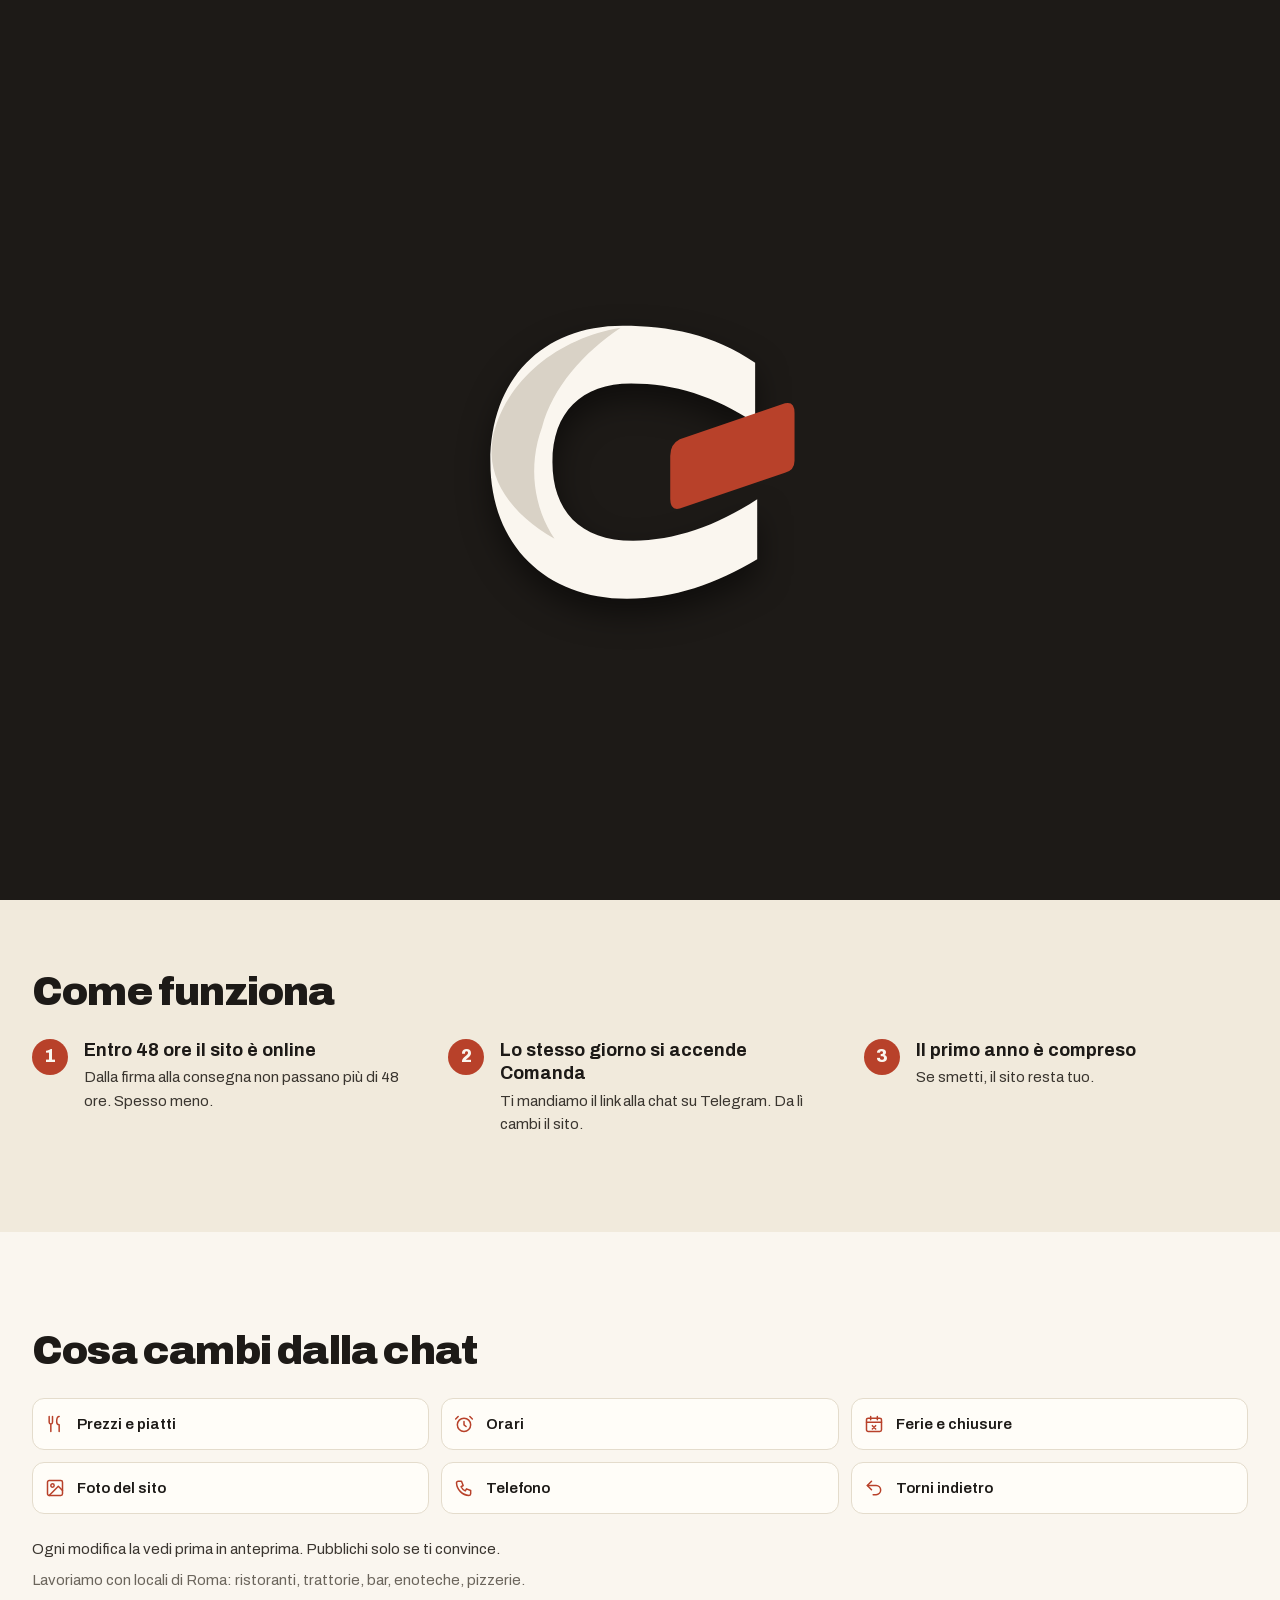
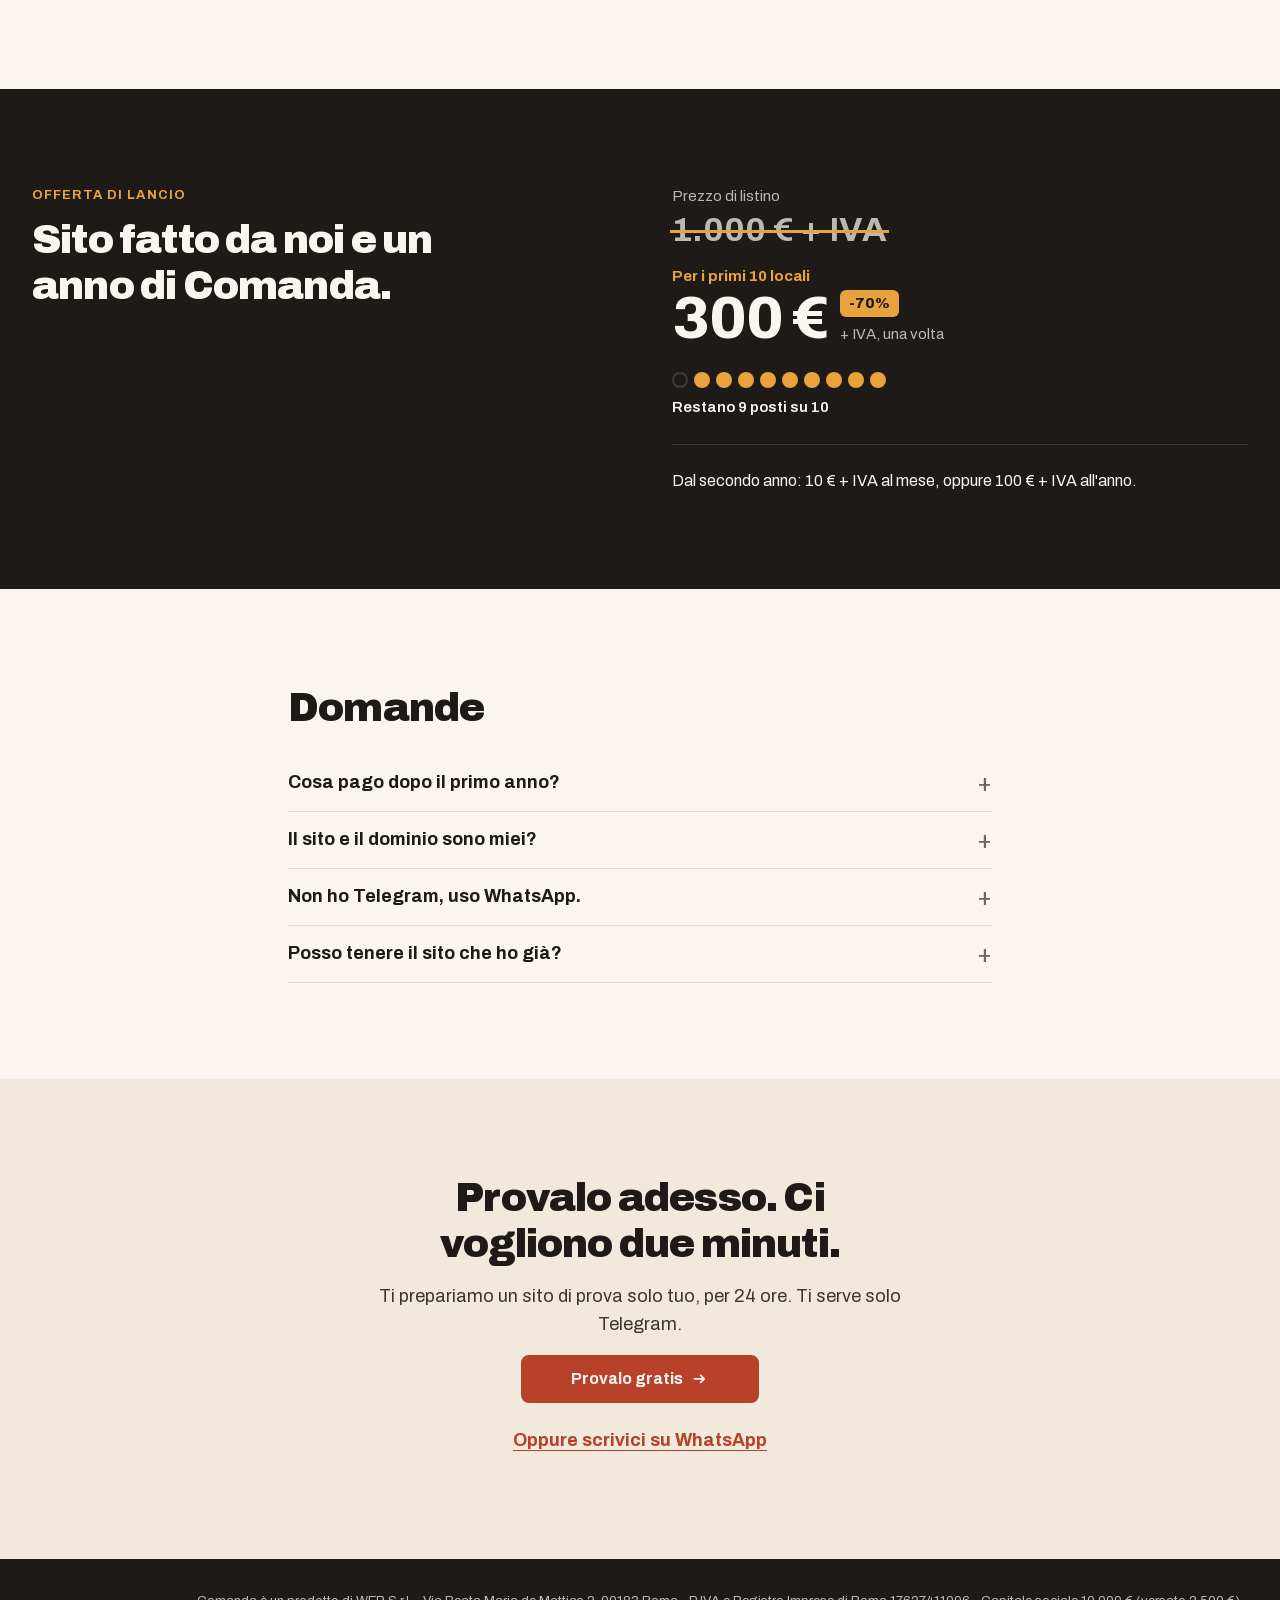
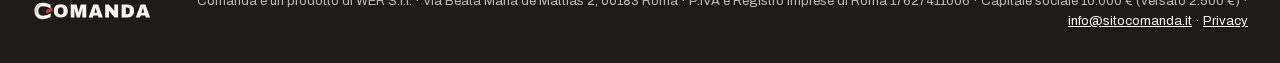
==== commit e1ea3297: "vetrina: hero in tre punti, foglietto col prezzo, telefono sul pannello di sala Il titolo diventa tr" ====
--- a/index.html
+++ b/index.html
@@ -20,7 +20,7 @@
   <link rel="icon" href="assets/comanda-favicon-32.png" type="image/png" sizes="32x32">
   <link rel="apple-touch-icon" href="assets/comanda-icona-ios-180.png">
   <link rel="preload" href="fonts/archivo-latin.woff2" as="font" type="font/woff2" crossorigin>
-  <link rel="stylesheet" href="style.css?v=20261003c">
+  <link rel="stylesheet" href="style.css?v=20261003d">
   <script>/* intro: decisa prima del primo disegno, così la pagina non lampeggia */
   (function () { try { var d = document.documentElement;
     if (!matchMedia('(prefers-reduced-motion: reduce)').matches && !sessionStorage.getItem('comanda-intro')) {
@@ -63,42 +63,49 @@
   </header>
 
   <main id="main">
-    <!-- HERO: figli piatti, l'ordine lo decide il CSS -->
+    <!-- HERO: tre punti, il foglietto col prezzo, il telefono sul pannello di sala -->
     <section class="hero">
       <div class="wrap hero__grid">
-        <h1>Il sito del tuo locale, pronto in 48 ore. Poi lo cambi dal cellulare.</h1>
-        <p class="lead">Noi lo facciamo, tu lo aggiorni: menù, orari e foto.</p>
+        <div class="hero__copy">
+          <h1 class="claim">
+            <span class="claim__row"><span class="claim__n" aria-hidden="true">1</span><span>Il sito del tuo locale</span></span><span class="sr">. </span>
+            <span class="claim__row"><span class="claim__n" aria-hidden="true">2</span><span>Pronto in 48 ore</span></span><span class="sr">. </span>
+            <span class="claim__row"><span class="claim__n" aria-hidden="true">3</span><span>Lo cambi con un messaggio</span></span>
+          </h1>
+          <p class="lead">Noi lo facciamo, tu lo aggiorni: menù, orari e foto.</p>
 
-        <figure class="phone" id="demo" aria-label="Esempio di chat con Comanda su Telegram: la Carbonara passa da € 13.00 a € 14.00 e il sito si aggiorna">
-          <div class="tg-status" aria-hidden="true">
-            <span>12:41</span>
-            <svg viewBox="0 0 44 12"><path d="M1 9h2v2H1zM5 7h2v4H5zM9 5h2v6H9zM13 3h2v8h-2z"/><path d="M20 5.5a7 7 0 0 1 9 0M22 8a4 4 0 0 1 5 0" fill="none" stroke="currentColor" stroke-width="1.5" stroke-linecap="round"/><rect x="33" y="2" width="9" height="8" rx="2" fill="none" stroke="currentColor"/><rect x="34.5" y="3.5" width="6" height="5" rx="1"/></svg>
+          <div class="slip">
+            <p class="slip__list">Listino <s class="strike">1.000 € + IVA</s></p>
+            <p class="slip__now"><b>300 € + IVA</b> <span class="badge">-70%</span></p>
+            <p class="slip__note">Sito + un anno di Comanda · primi 10 locali</p>
+            <a class="btn btn--brick btn--block" href="https://prova.sitocomanda.it/prova">Provalo gratis <svg class="arrow" viewBox="0 0 20 20" aria-hidden="true"><path d="M4 10h11m-4-4 4 4-4 4"/></svg></a>
           </div>
-          <div class="tg-head" aria-hidden="true">
-            <span class="tg-back">‹ Chat</span>
-            <span class="tg-who"><b>Comanda</b><small>bot</small></span>
-            <img class="tg-avatar" src="assets/comanda-avatar-96.png" alt="" width="34" height="34">
-          </div>
-          <div class="tg-body" data-demo-body data-demo-state="final">
-            <div class="tg-msg tg-msg--me"><p>carbonara</p><time>12:41 <i class="tg-ticks"></i></time></div>
-            <div class="tg-row"><div class="tg-msg"><p>Carbonara: adesso è € 13.00. Quale prezzo vuoi mettere?</p><time>12:41</time></div><div class="tg-kb"><div class="tg-kb__row"><span>€ 12.50</span><span>€ 13.00</span><span>€ 13.50</span></div><div class="tg-kb__row"><span class="is-tap">€ 14.00</span><span>€ 14.50</span><span>€ 15.00</span></div></div></div>
-            <div class="tg-row"><div class="tg-msg"><p>Ecco come viene:<br><span class="tg-link">prova.sitocomanda.it/…/anteprima/</span></p><time>12:42</time></div><div class="tg-kb"><div class="tg-kb__row"><span>🚀 Pubblica</span><span>✗ Annulla</span></div></div></div>
-            <div class="tg-row"><div class="tg-msg"><p>Fatto, è online:<br><span class="tg-link">prova.sitocomanda.it/…/</span></p><time>12:42</time></div><div class="tg-kb"><div class="tg-kb__row"><span>↩️ Annulla</span></div></div></div>
-          </div>
-          <div class="tg-input" aria-hidden="true">
-            <svg viewBox="0 0 20 20"><path d="m14 9-5.5 5.5a3 3 0 0 1-4.2-4.2l6.4-6.4a2 2 0 0 1 2.8 2.8l-6.3 6.3a1 1 0 0 1-1.4-1.4L11 6.4" fill="none" stroke="currentColor" stroke-width="1.5" stroke-linecap="round"/></svg>
-            <span class="tg-field">Messaggio</span>
-            <svg viewBox="0 0 20 20"><rect x="7" y="2" width="6" height="10" rx="3" fill="none" stroke="currentColor" stroke-width="1.5"/><path d="M4.5 9.5a5.5 5.5 0 0 0 11 0M10 15v3" fill="none" stroke="currentColor" stroke-width="1.5" stroke-linecap="round"/></svg>
-          </div>
-        </figure>
-
-        <div class="price-mini">
-          <p class="price-mini__list">Listino <s class="strike">1.000 € + IVA</s></p>
-          <p class="price-mini__now"><b>300 € + IVA</b> <span class="badge">-70%</span></p>
-          <p class="price-mini__note">Sito + un anno di Comanda · primi 10 locali</p>
         </div>
 
-        <a class="btn btn--brick btn--block hero__cta" href="https://prova.sitocomanda.it/prova">Provalo gratis <svg class="arrow" viewBox="0 0 20 20" aria-hidden="true"><path d="M4 10h11m-4-4 4 4-4 4"/></svg></a>
+        <div class="stage">
+          <figure class="phone" id="demo" aria-label="Esempio di chat con Comanda su Telegram: la Carbonara passa da € 13.00 a € 14.00 e il sito si aggiorna">
+            <div class="tg-status" aria-hidden="true">
+              <span>12:41</span>
+              <svg viewBox="0 0 44 12"><path d="M1 9h2v2H1zM5 7h2v4H5zM9 5h2v6H9zM13 3h2v8h-2z"/><path d="M20 5.5a7 7 0 0 1 9 0M22 8a4 4 0 0 1 5 0" fill="none" stroke="currentColor" stroke-width="1.5" stroke-linecap="round"/><rect x="33" y="2" width="9" height="8" rx="2" fill="none" stroke="currentColor"/><rect x="34.5" y="3.5" width="6" height="5" rx="1"/></svg>
+            </div>
+            <div class="tg-head" aria-hidden="true">
+              <span class="tg-back">‹ Chat</span>
+              <span class="tg-who"><b>Comanda</b><small>bot</small></span>
+              <img class="tg-avatar" src="assets/comanda-avatar-96.png" alt="" width="34" height="34">
+            </div>
+            <div class="tg-body" data-demo-body data-demo-state="final">
+              <div class="tg-msg tg-msg--me"><p>carbonara</p><time>12:41 <i class="tg-ticks"></i></time></div>
+              <div class="tg-row"><div class="tg-msg"><p>Carbonara: adesso è € 13.00. Quale prezzo vuoi mettere?</p><time>12:41</time></div><div class="tg-kb"><div class="tg-kb__row"><span>€ 12.50</span><span>€ 13.00</span><span>€ 13.50</span></div><div class="tg-kb__row"><span class="is-tap">€ 14.00</span><span>€ 14.50</span><span>€ 15.00</span></div></div></div>
+              <div class="tg-row"><div class="tg-msg"><p>Ecco come viene:<br><span class="tg-link">prova.sitocomanda.it/…/anteprima/</span></p><time>12:42</time></div><div class="tg-kb"><div class="tg-kb__row"><span>🚀 Pubblica</span><span>✗ Annulla</span></div></div></div>
+              <div class="tg-row"><div class="tg-msg"><p>Fatto, è online:<br><span class="tg-link">prova.sitocomanda.it/…/</span></p><time>12:42</time></div><div class="tg-kb"><div class="tg-kb__row"><span>↩️ Annulla</span></div></div></div>
+            </div>
+            <div class="tg-input" aria-hidden="true">
+              <svg viewBox="0 0 20 20"><path d="m14 9-5.5 5.5a3 3 0 0 1-4.2-4.2l6.4-6.4a2 2 0 0 1 2.8 2.8l-6.3 6.3a1 1 0 0 1-1.4-1.4L11 6.4" fill="none" stroke="currentColor" stroke-width="1.5" stroke-linecap="round"/></svg>
+              <span class="tg-field">Messaggio</span>
+              <svg viewBox="0 0 20 20"><rect x="7" y="2" width="6" height="10" rx="3" fill="none" stroke="currentColor" stroke-width="1.5"/><path d="M4.5 9.5a5.5 5.5 0 0 0 11 0M10 15v3" fill="none" stroke="currentColor" stroke-width="1.5" stroke-linecap="round"/></svg>
+            </div>
+          </figure>
+        </div>
       </div>
     </section>
 
@@ -187,6 +194,6 @@
     <a class="btn btn--brick btn--block" href="https://prova.sitocomanda.it/prova">Provalo gratis <svg class="arrow" viewBox="0 0 20 20" aria-hidden="true"><path d="M4 10h11m-4-4 4 4-4 4"/></svg></a>
   </div>
 
-  <script src="site.js?v=20261003c" defer></script>
+  <script src="site.js?v=20261003d" defer></script>
 </body>
 </html>
--- a/style.css
+++ b/style.css
@@ -89,7 +89,7 @@
   /* ---- Larghezze ---- */
   --w-text: 44rem;   /* 704: colonna di lettura */
   --w-hero: 60rem;   /* 960: titoli e claim */
-  --w-page: 70rem;   /* 1120: contenitore massimo */
+  --w-page: 76rem;   /* 1216: contenitore massimo (vetrina: la hero riempie gli schermi larghi) */
 
   /* ---- Controlli ---- */
   --control-h: 3rem;        /* 48: altezza minima di bottoni e campi */
@@ -228,21 +228,42 @@
 .section { padding: var(--s-7) 0; }
 .section h2 { margin-bottom: var(--s-5); }
 
-/* ---------- Hero ---------- */
-.hero { padding: var(--s-4) 0 var(--s-7); }
-.hero__grid { display: flex; flex-direction: column; }
-.hero__grid > h1 { order: 1; font-size: clamp(1.875rem, 1.2rem + 3.4vw, 3.25rem); font-weight: 800; line-height: 1.08; letter-spacing: -0.01em; }
-.hero__grid > .lead { order: 2; margin-top: var(--s-3); font-size: 1rem; color: var(--ink-2); }
-.hero__grid > .phone { order: 3; }
-.hero__grid > .price-mini { order: 4; }
-.hero__grid > .hero__cta { order: 5; }
-
-.price-mini { display: grid; justify-items: center; gap: var(--s-1); margin: var(--s-5) 0 var(--s-4); text-align: center; }
-.price-mini p { margin: 0; }
-.price-mini__list { display: flex; align-items: center; gap: var(--s-2); font-size: 1rem; color: var(--ink-3); }
-.price-mini__now { display: flex; align-items: center; gap: var(--s-3); }
-.price-mini__now b { font-size: 1.875rem; font-weight: 800; line-height: 1.1; }
-.price-mini__note { font-size: var(--fs-small); color: var(--ink-2); }
+/* ---------- Hero: tre punti, foglietto, pannello di sala ---------- */
+.hero { padding: var(--s-5) 0 var(--s-7); }
+.hero__grid { display: grid; gap: var(--s-7); }
+
+/* I tre punti: come le righe del foglietto del logo, due d'inchiostro e l'ultima mattone */
+/* Ogni punto su una riga: il più lungo ("Lo cambi con un messaggio", col numero) misura 14,3em,
+   quindi il corpo è la larghezza della colonna divisa per 14,4. */
+.hero__copy { container-type: inline-size; }
+.claim { display: grid; gap: var(--s-3); font-size: clamp(1.25rem, 6.2vw - 0.15rem, 3.5rem); font-size: min(3.5rem, 100cqi / 14.4); font-weight: 800; line-height: 1.06; letter-spacing: -0.02em; white-space: nowrap; }
+.claim__row { display: flex; align-items: flex-start; }
+.claim__n { flex: none; display: grid; place-items: center; width: 1.5em; height: 1.5em; margin: 0.28em 0.55em 0 0; border-radius: 50%; background: var(--ink); color: var(--paper); font-size: 0.5em; font-weight: 800; letter-spacing: 0; }
+.claim__row:last-of-type { color: var(--brick); }
+.claim__row:last-of-type .claim__n { background: var(--brick); }
+.hero .lead { margin-top: var(--s-5); font-size: var(--fs-body-lg); color: var(--ink-2); max-width: 30rem; }
+
+/* Il foglietto col prezzo: fori in alto, orecchia in basso, inclinato come nei template */
+.slip { position: relative; max-width: 26rem; margin-top: var(--s-6); padding: var(--s-6) var(--s-5) var(--s-5); background: #FFFDF9; border: 1px solid var(--paper-3); transform: rotate(var(--tilt-slip)); }
+.slip::before { content: ""; position: absolute; top: 12px; left: 20px; right: 20px; height: 8px; background: radial-gradient(circle at 4px 4px, var(--ink) 3.2px, transparent 3.7px) 0 0 / 20px 8px repeat-x; opacity: 0.85; }
+.slip::after { content: ""; position: absolute; right: -1px; bottom: -1px; width: 30px; height: 30px; background: linear-gradient(to top left, var(--paper) 50%, var(--fold) 50%); }
+.slip p { margin: 0; }
+.slip__list { display: flex; align-items: center; gap: var(--s-2); font-size: 1rem; color: var(--ink-3); }
+.slip__now { display: flex; align-items: center; gap: var(--s-3); margin-top: var(--s-1) !important; }
+.slip__now b { font-size: clamp(1.75rem, 7.5vw, 2.25rem); font-weight: 800; line-height: 1.1; letter-spacing: -0.01em; white-space: nowrap; }
+.slip__note { margin-top: var(--s-1) !important; font-size: var(--fs-small); color: var(--ink-2); }
+.slip .btn { margin-top: var(--s-5); }
+
+/* Il telefono sul pannello d'inchiostro con le luci di sala del teaser */
+.stage { position: relative; isolation: isolate; overflow: hidden; display: grid; place-items: center; padding: var(--s-6) var(--s-4); border-radius: 28px; background: var(--ink); }
+.stage::before { content: ""; position: absolute; inset: -10%; z-index: -1; filter: blur(6px);
+  background:
+    radial-gradient(circle at 16% 20%, rgba(232, 163, 61, 0.34), transparent 22%),
+    radial-gradient(circle at 86% 26%, rgba(184, 65, 42, 0.45), transparent 26%),
+    radial-gradient(circle at 74% 84%, rgba(232, 163, 61, 0.26), transparent 28%),
+    radial-gradient(circle at 12% 78%, rgba(250, 220, 170, 0.16), transparent 18%),
+    radial-gradient(circle at 46% 54%, rgba(184, 65, 42, 0.18), transparent 34%); }
+.stage .phone { margin: 0; border-color: #0B0A09; box-shadow: 0 0 0 1px rgba(250, 246, 239, 0.14), 0 30px 60px rgba(0, 0, 0, 0.45); }
 
 .strike { position: relative; text-decoration: none; font-weight: 700; font-size: 1.625rem; line-height: 1.15; color: var(--ink-2); white-space: nowrap; }
 .strike::after { content: ""; position: absolute; left: -2px; right: -2px; top: 52%; height: 3px; background: var(--brick); }
@@ -364,13 +385,8 @@
 /* ---------- Desktop ---------- */
 @media (min-width: 960px) {
   .section { padding: var(--s-9) 0; }
-  .hero { padding: var(--s-8) 0 var(--s-9); }
-  .hero__grid { display: grid; grid-template-columns: 1fr 320px; grid-template-areas: "h ph" "l ph" "p ph" "c ph"; grid-template-rows: auto auto auto 1fr; column-gap: var(--s-9); align-content: center; }
-  .hero__grid > h1 { grid-area: h; align-self: end; }
-  .hero__grid > .lead { grid-area: l; font-size: var(--fs-body-lg); }
-  .hero__grid > .price-mini { grid-area: p; justify-items: start; text-align: left; margin: var(--s-6) 0 var(--s-5); }
-  .hero__grid > .hero__cta { grid-area: c; justify-self: start; align-self: start; width: auto; padding: 0 var(--s-6); }
-  .hero__grid > .phone { grid-area: ph; align-self: center; margin: 0; }
+  .hero { padding: var(--s-7) 0 var(--s-8); }
+  .stage { min-height: 42rem; padding: var(--s-7); }
   .steps__list { grid-template-columns: repeat(3, 1fr); gap: var(--s-6); }
   .changes__list { grid-template-columns: repeat(3, 1fr); }
   .offer__in { display: grid; grid-template-columns: 1fr 1fr; gap: var(--s-8); align-items: start; }
@@ -383,6 +399,12 @@
   .sticky-cta { display: none !important; }
 }
 
+/* Hero a due colonne solo quando i tre punti restano grandi accanto al telefono */
+@media (min-width: 1100px) {
+  .hero__grid { grid-template-columns: minmax(0, 1fr) 30rem; gap: var(--s-8); align-items: center; }
+  .slip { margin-top: var(--s-7); }
+}
+
 @media (prefers-reduced-motion: reduce) {
   *, *::before, *::after { animation: none !important; transition: none !important; }
 }
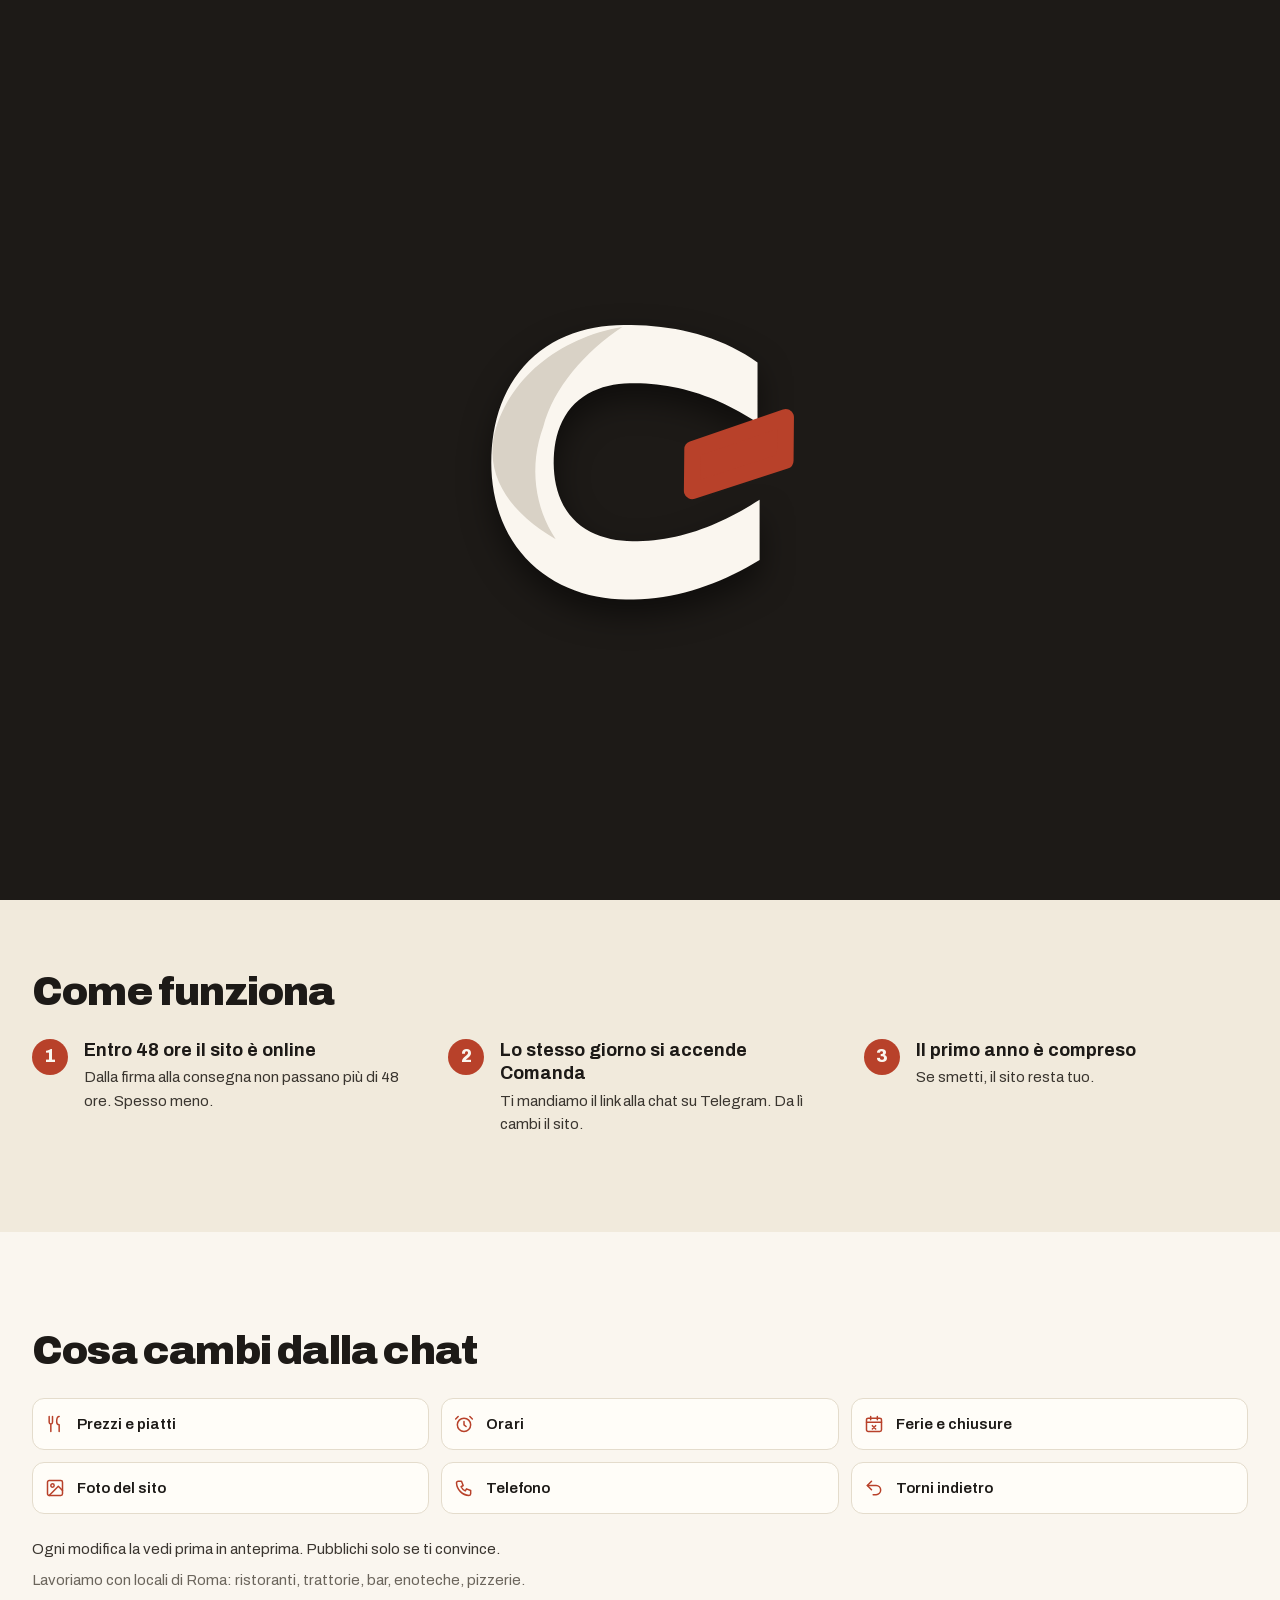
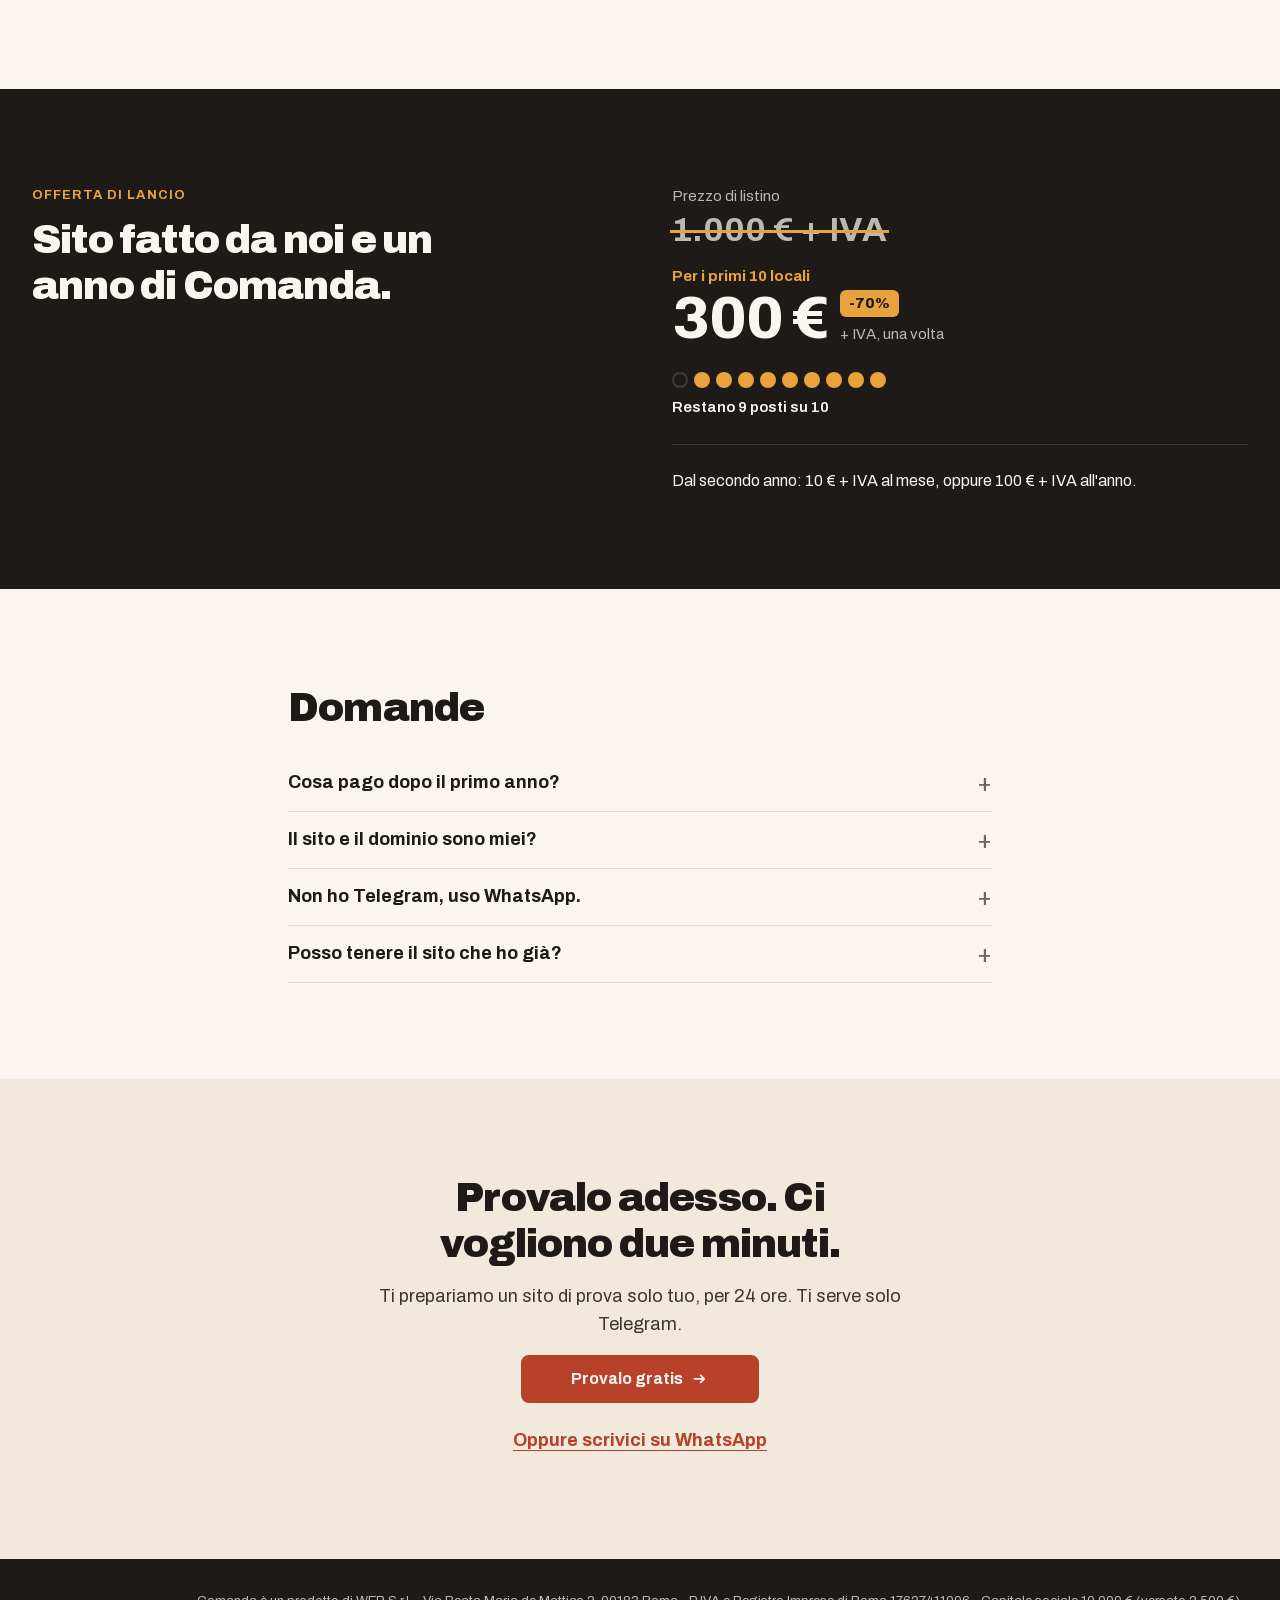
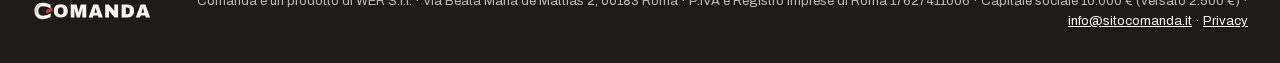
==== commit 9065fd60: "vetrina: terzo punto "Lo modifichi con un messaggio" Corpo dei tre punti ricalcolato (15,9em) per re" ====
--- a/index.html
+++ b/index.html
@@ -20,7 +20,7 @@
   <link rel="icon" href="assets/comanda-favicon-32.png" type="image/png" sizes="32x32">
   <link rel="apple-touch-icon" href="assets/comanda-icona-ios-180.png">
   <link rel="preload" href="fonts/archivo-latin.woff2" as="font" type="font/woff2" crossorigin>
-  <link rel="stylesheet" href="style.css?v=20261003d">
+  <link rel="stylesheet" href="style.css?v=20261004">
   <script>/* intro: decisa prima del primo disegno, così la pagina non lampeggia */
   (function () { try { var d = document.documentElement;
     if (!matchMedia('(prefers-reduced-motion: reduce)').matches && !sessionStorage.getItem('comanda-intro')) {
@@ -70,7 +70,7 @@
           <h1 class="claim">
             <span class="claim__row"><span class="claim__n" aria-hidden="true">1</span><span>Il sito del tuo locale</span></span><span class="sr">. </span>
             <span class="claim__row"><span class="claim__n" aria-hidden="true">2</span><span>Pronto in 48 ore</span></span><span class="sr">. </span>
-            <span class="claim__row"><span class="claim__n" aria-hidden="true">3</span><span>Lo cambi con un messaggio</span></span>
+            <span class="claim__row"><span class="claim__n" aria-hidden="true">3</span><span>Lo modifichi con un messaggio</span></span>
           </h1>
           <p class="lead">Noi lo facciamo, tu lo aggiorni: menù, orari e foto.</p>
 
@@ -194,6 +194,6 @@
     <a class="btn btn--brick btn--block" href="https://prova.sitocomanda.it/prova">Provalo gratis <svg class="arrow" viewBox="0 0 20 20" aria-hidden="true"><path d="M4 10h11m-4-4 4 4-4 4"/></svg></a>
   </div>
 
-  <script src="site.js?v=20261003d" defer></script>
+  <script src="site.js?v=20261004" defer></script>
 </body>
 </html>
--- a/style.css
+++ b/style.css
@@ -233,10 +233,10 @@
 .hero__grid { display: grid; gap: var(--s-7); }
 
 /* I tre punti: come le righe del foglietto del logo, due d'inchiostro e l'ultima mattone */
-/* Ogni punto su una riga: il più lungo ("Lo cambi con un messaggio", col numero) misura 14,3em,
-   quindi il corpo è la larghezza della colonna divisa per 14,4. */
+/* Ogni punto su una riga: il più lungo ("Lo modifichi con un messaggio", col numero) misura 15,8em,
+   quindi il corpo è la larghezza della colonna divisa per 15,9. */
 .hero__copy { container-type: inline-size; }
-.claim { display: grid; gap: var(--s-3); font-size: clamp(1.25rem, 6.2vw - 0.15rem, 3.5rem); font-size: min(3.5rem, 100cqi / 14.4); font-weight: 800; line-height: 1.06; letter-spacing: -0.02em; white-space: nowrap; }
+.claim { display: grid; gap: var(--s-3); font-size: clamp(1.125rem, 6.25vw - 0.15rem, 3.5rem); font-size: min(3.5rem, 100cqi / 15.9); font-weight: 800; line-height: 1.06; letter-spacing: -0.02em; white-space: nowrap; }
 .claim__row { display: flex; align-items: flex-start; }
 .claim__n { flex: none; display: grid; place-items: center; width: 1.5em; height: 1.5em; margin: 0.28em 0.55em 0 0; border-radius: 50%; background: var(--ink); color: var(--paper); font-size: 0.5em; font-weight: 800; letter-spacing: 0; }
 .claim__row:last-of-type { color: var(--brick); }
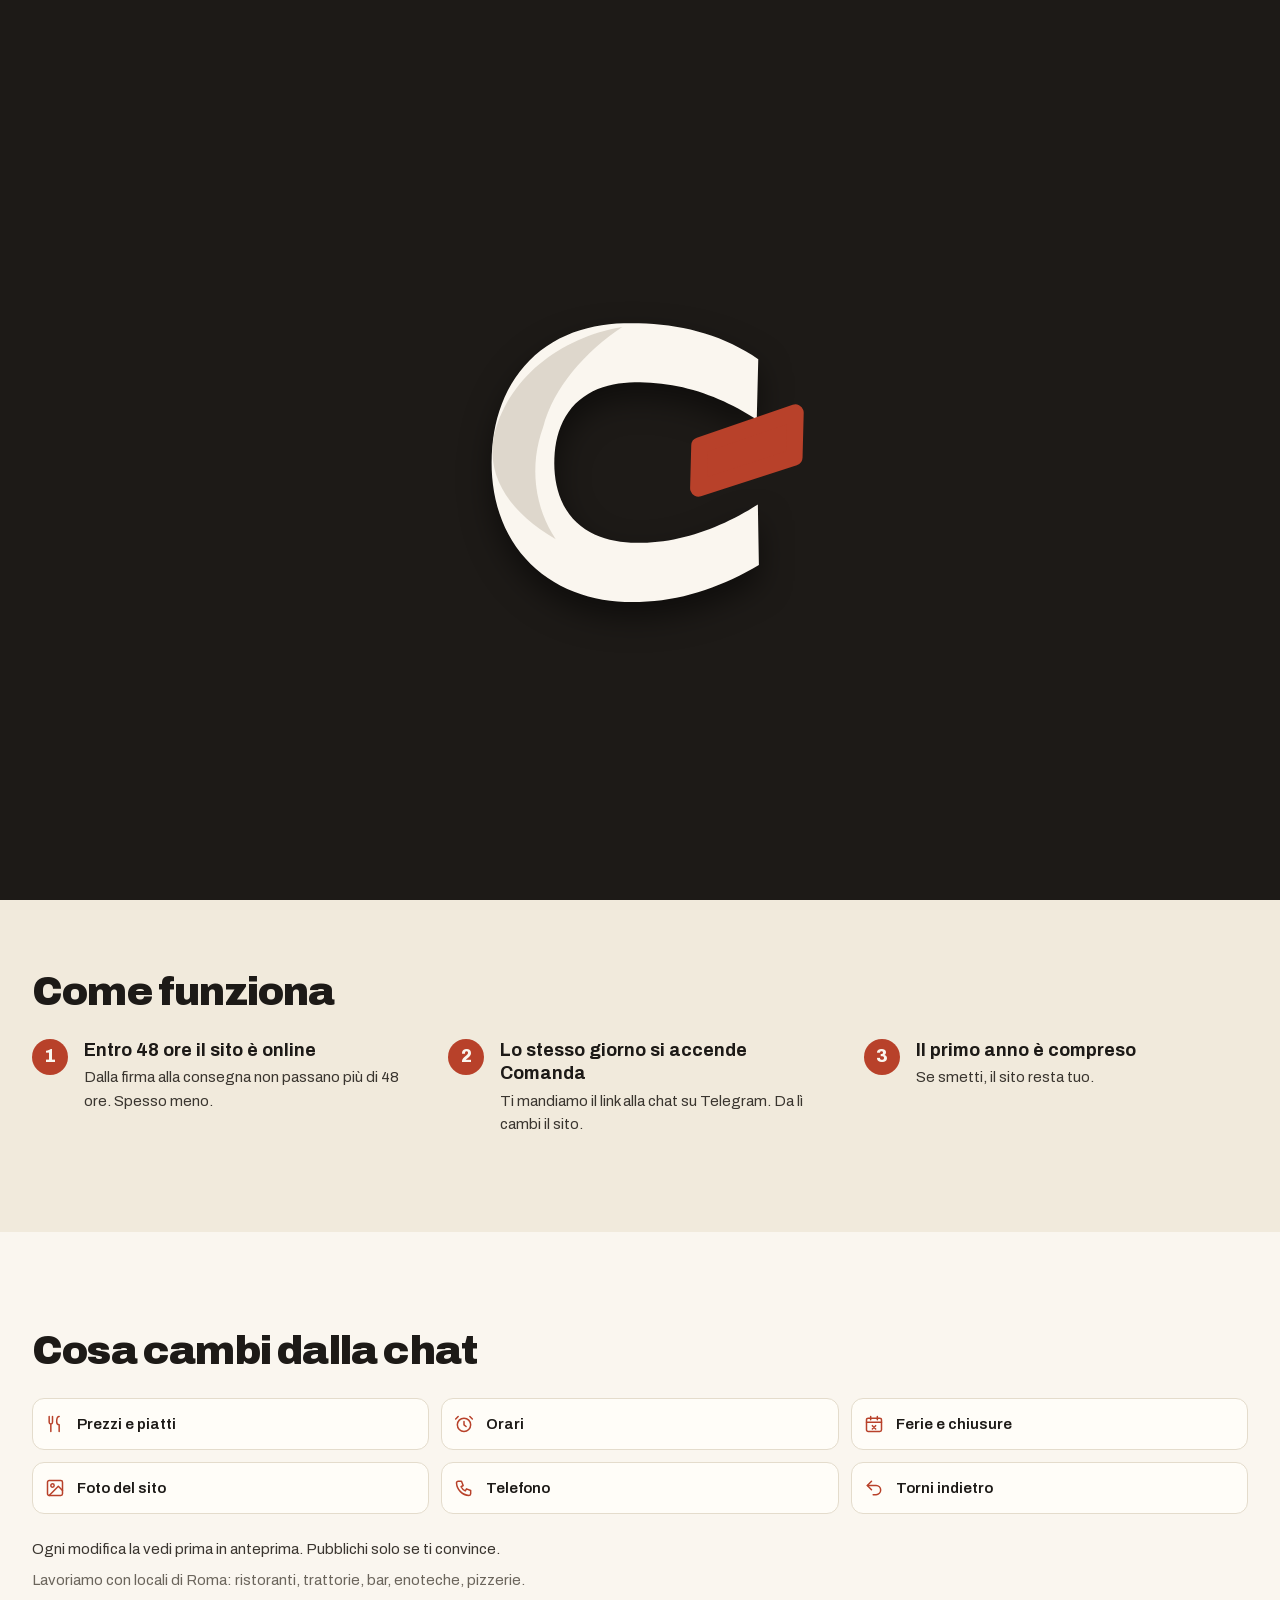
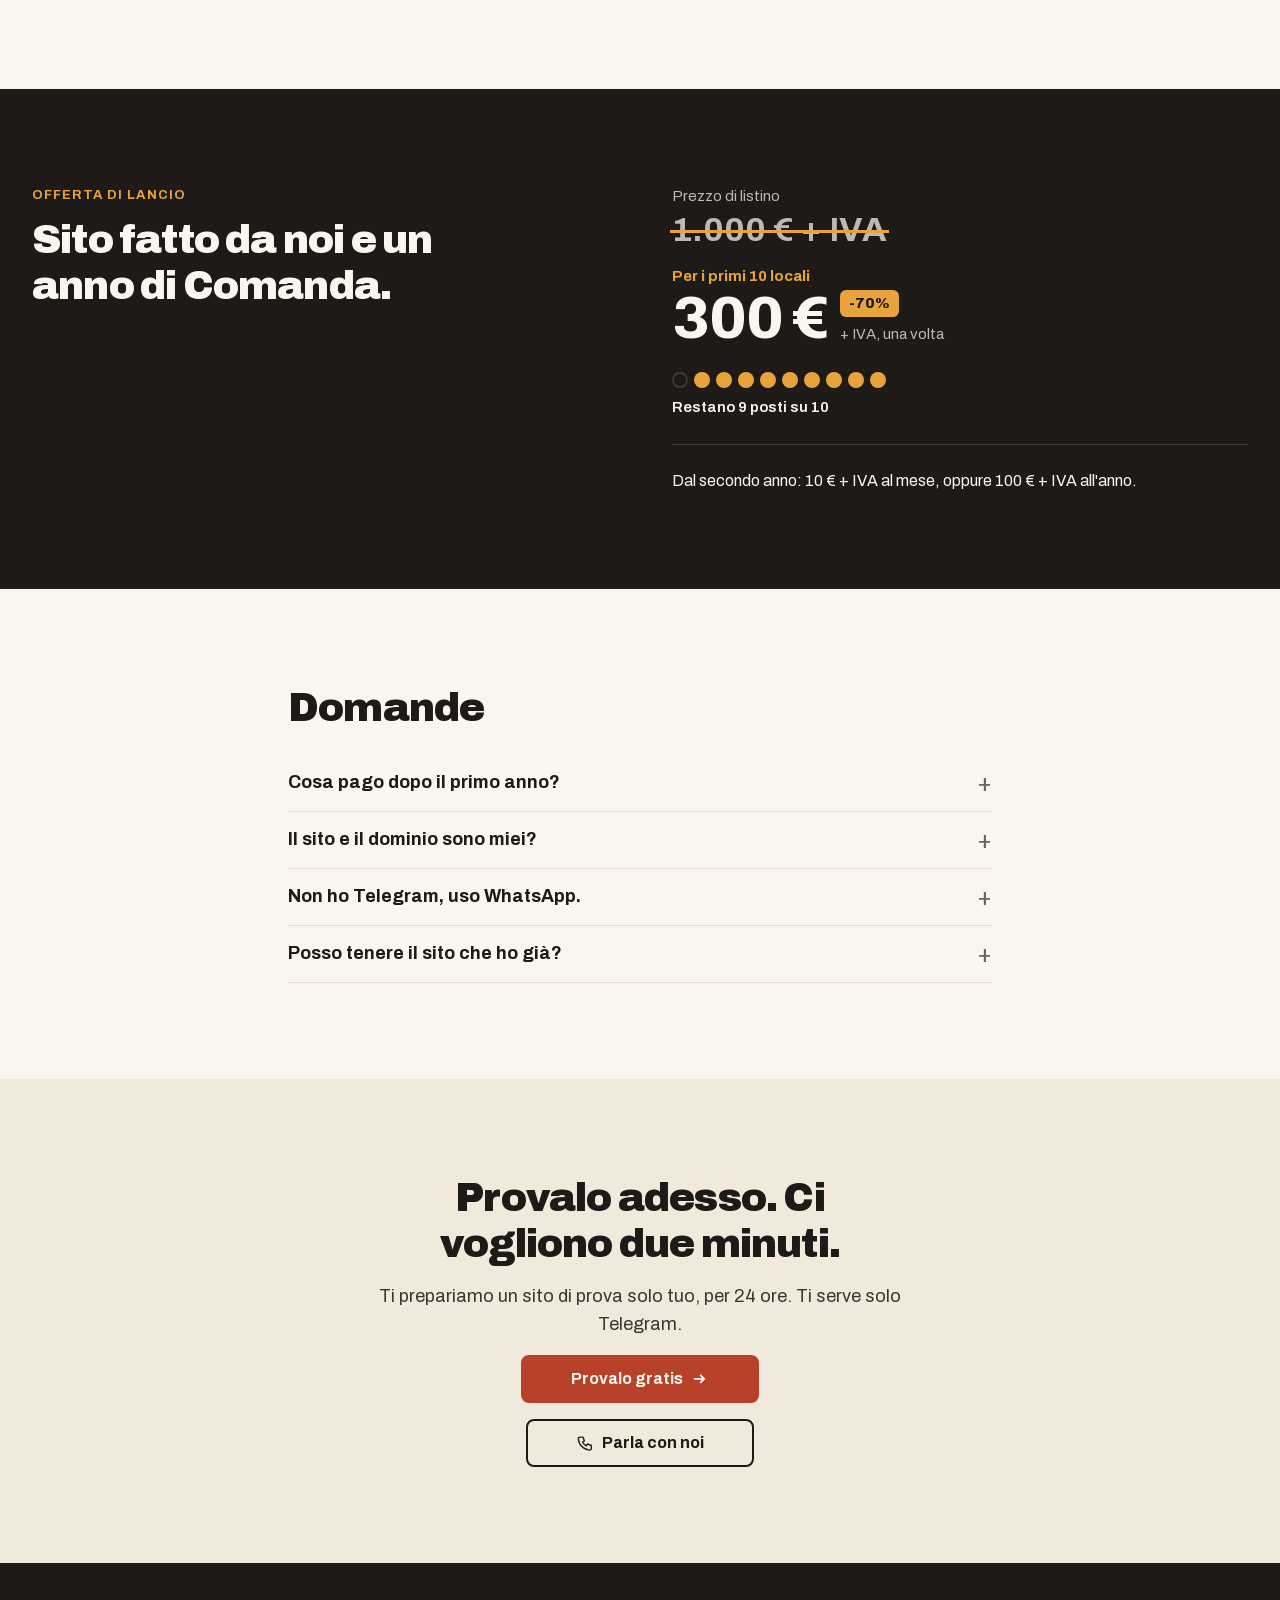
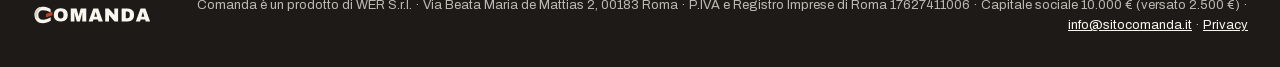
==== commit ef5d19e7: "vetrina: "Parla con noi" con chiamata, WhatsApp e mail Bottone nel foglietto, in testata (da 600px)," ====
--- a/index.html
+++ b/index.html
@@ -20,7 +20,7 @@
   <link rel="icon" href="assets/comanda-favicon-32.png" type="image/png" sizes="32x32">
   <link rel="apple-touch-icon" href="assets/comanda-icona-ios-180.png">
   <link rel="preload" href="fonts/archivo-latin.woff2" as="font" type="font/woff2" crossorigin>
-  <link rel="stylesheet" href="style.css?v=20261004">
+  <link rel="stylesheet" href="style.css?v=20261004b">
   <script>/* intro: decisa prima del primo disegno, così la pagina non lampeggia */
   (function () { try { var d = document.documentElement;
     if (!matchMedia('(prefers-reduced-motion: reduce)').matches && !sessionStorage.getItem('comanda-intro')) {
@@ -58,7 +58,10 @@
   <header class="top">
     <div class="wrap top__in">
       <a class="logo" href="/" aria-label="Comanda, torna all'inizio"><svg class="logo__svg" viewBox="0 0 988 160" width="150" height="24.29" aria-hidden="true" focusable="false"><g id="logo-c" transform="translate(4 0)"><path d="M 144 31 C 124 17 102 13 80 13 C 41 13 16 39 16 79 C 16 119 43 145 82 145 C 105 145 125 138 145 126 L 145 97 C 125 110 105 117 85 117 C 59 117 46 102 46 79 C 46 55 60 41 84 41 C 105 41 124 47 144 60 Z" fill="#1D1A17"/><path d="M 17 68 C 23 39 49 19 79 14 C 61 26 46 43 41 62 C 34 81 37 101 47 116 C 26 104 14 87 17 68 Z" fill="#3A352F"/><path d="M 111 69 L 155 54 Q 159 53 159 58 L 159 78 Q 159 82 155 83 L 111 98 Q 107 99 107 94 L 107 76 Q 107 71 111 69 Z" fill="#B8412A"/></g><path id="logo-omanda" d="M123.4 1.2000000000000002Q111.70000000000002 1.2000000000000002 103.4 -2.8000000000000003Q95.10000000000001 -6.800000000000001 90.70000000000002 -14.750000000000002Q86.30000000000001 -22.700000000000003 86.30000000000001 -34.4Q86.30000000000001 -46.2 90.70000000000002 -54.1Q95.10000000000001 -62.0 103.4 -66.0Q111.70000000000002 -70.0 123.4 -70.0Q135.20000000000002 -70.0 143.5 -66.0Q151.8 -62.0 156.20000000000002 -54.1Q160.60000000000002 -46.2 160.60000000000002 -34.4Q160.60000000000002 -22.700000000000003 156.20000000000002 -14.750000000000002Q151.8 -6.800000000000001 143.5 -2.8000000000000003Q135.20000000000002 1.2000000000000002 123.4 1.2000000000000002ZM123.4 -15.3Q127.00000000000001 -15.3 129.75 -16.450000000000003Q132.5 -17.6 134.35000000000002 -19.700000000000003Q136.20000000000002 -21.8 137.10000000000002 -24.75Q138.0 -27.700000000000003 138.0 -31.200000000000003V-37.6Q138.0 -41.1 137.10000000000002 -44.05Q136.20000000000002 -47.0 134.35000000000002 -49.1Q132.5 -51.2 129.75 -52.35Q127.00000000000001 -53.5 123.4 -53.5Q119.80000000000001 -53.5 117.05000000000001 -52.35Q114.30000000000001 -51.2 112.50000000000001 -49.1Q110.70000000000002 -47.0 109.80000000000001 -44.05Q108.9 -41.1 108.9 -37.6V-31.200000000000003Q108.9 -27.700000000000003 109.80000000000001 -24.75Q110.70000000000002 -21.8 112.50000000000001 -19.700000000000003Q114.30000000000001 -17.6 117.05000000000001 -16.450000000000003Q119.80000000000001 -15.3 123.4 -15.3Z M176.50000000000003 0.0V-68.8H207.3L213.60000000000002 -44.6Q214.00000000000003 -43.300000000000004 214.75000000000003 -40.300000000000004Q215.50000000000003 -37.300000000000004 216.35000000000002 -33.800000000000004Q217.20000000000002 -30.3 217.90000000000003 -27.3H218.70000000000002Q219.20000000000002 -29.5 219.95000000000002 -32.55Q220.70000000000002 -35.6 221.5 -38.8Q222.3 -42.0 222.90000000000003 -44.6L229.20000000000002 -68.8H258.90000000000003V0.0H237.8V-24.8Q237.8 -28.8 237.85000000000002 -33.050000000000004Q237.90000000000003 -37.300000000000004 237.95000000000005 -41.10000000000001Q238.00000000000003 -44.900000000000006 238.00000000000003 -47.400000000000006H237.20000000000005Q236.90000000000003 -45.400000000000006 236.35000000000002 -42.7Q235.8 -40.0 235.20000000000002 -37.35Q234.60000000000002 -34.7 234.00000000000003 -32.7L225.10000000000002 0.0H208.60000000000002L199.60000000000002 -32.7Q199.10000000000002 -34.7 198.45000000000002 -37.35Q197.8 -40.0 197.3 -42.7Q196.8 -45.400000000000006 196.40000000000003 -47.300000000000004H195.60000000000002Q195.70000000000002 -44.800000000000004 195.8 -41.0Q195.90000000000003 -37.2 195.95000000000005 -33.0Q196.00000000000003 -28.8 196.00000000000003 -24.8V0.0Z M271.3 0.0 296.40000000000003 -68.8H322.1L347.20000000000005 0.0H323.8L320.90000000000003 -9.700000000000001H296.8L293.90000000000003 0.0ZM301.40000000000003 -25.1H316.40000000000003L313.1 -36.1Q312.70000000000005 -37.300000000000004 312.20000000000005 -39.0Q311.70000000000005 -40.7 311.20000000000005 -42.6Q310.70000000000005 -44.5 310.20000000000005 -46.35Q309.70000000000005 -48.2 309.3 -49.6H308.5Q308.1 -47.800000000000004 307.45000000000005 -45.5Q306.8 -43.2 306.1 -40.75Q305.40000000000003 -38.300000000000004 304.7 -36.1Z M359.5 0.0V-68.8H378.3L399.70000000000005 -44.1Q400.6 -43.1 402.1 -41.2Q403.6 -39.300000000000004 405.15000000000003 -37.35Q406.70000000000005 -35.4 407.5 -34.2L408.0 -34.4Q407.90000000000003 -37.2 407.90000000000003 -39.95Q407.90000000000003 -42.7 407.90000000000003 -44.1V-68.8H428.0V0.0H409.3L385.20000000000005 -27.5Q383.5 -29.5 382.3 -31.150000000000002Q381.1 -32.800000000000004 380.0 -34.300000000000004L379.5 -34.1Q379.6 -32.2 379.6 -30.300000000000004Q379.6 -28.400000000000002 379.6 -27.5V0.0Z M446.8 0.0V-68.8H476.6Q488.40000000000003 -68.8 496.40000000000003 -65.1Q504.40000000000003 -61.400000000000006 508.55000000000007 -53.800000000000004Q512.7 -46.2 512.7 -34.4Q512.7 -22.700000000000003 508.55000000000007 -15.05Q504.40000000000003 -7.4 496.40000000000003 -3.7Q488.40000000000003 0.0 476.6 0.0ZM468.90000000000003 -16.5H476.20000000000005Q479.80000000000007 -16.5 482.45000000000005 -17.5Q485.1 -18.5 486.80000000000007 -20.4Q488.50000000000006 -22.3 489.30000000000007 -25.1Q490.1 -27.900000000000002 490.1 -31.400000000000002V-37.4Q490.1 -40.900000000000006 489.30000000000007 -43.7Q488.50000000000006 -46.5 486.80000000000007 -48.400000000000006Q485.1 -50.300000000000004 482.45000000000005 -51.300000000000004Q479.80000000000007 -52.300000000000004 476.20000000000005 -52.300000000000004H468.90000000000003Z M522.2 0.0 547.3000000000001 -68.8H573.0L598.1 0.0H574.7L571.8000000000001 -9.700000000000001H547.7L544.8000000000001 0.0ZM552.3000000000001 -25.1H567.3000000000001L564.0 -36.1Q563.6 -37.300000000000004 563.1 -39.0Q562.6 -40.7 562.1 -42.6Q561.6 -44.5 561.1 -46.35Q560.6 -48.2 560.2 -49.6H559.4000000000001Q559.0 -47.800000000000004 558.35 -45.5Q557.7 -43.2 557.0 -40.75Q556.3000000000001 -38.300000000000004 555.6 -36.1Z" fill="#1D1A17" transform="translate(44 131) scale(1.5)"/></svg></a>
-      <a class="btn btn--line btn--sm" href="https://prova.sitocomanda.it/prova">Provalo gratis</a>
+      <div class="top__cta">
+        <a class="btn btn--ghost btn--sm top__talk" href="#parla" data-talk>Parla con noi</a>
+        <a class="btn btn--line btn--sm" href="https://prova.sitocomanda.it/prova">Provalo gratis</a>
+      </div>
     </div>
   </header>
 
@@ -79,6 +82,7 @@
             <p class="slip__now"><b>300 € + IVA</b> <span class="badge">-70%</span></p>
             <p class="slip__note">Sito + un anno di Comanda · primi 10 locali</p>
             <a class="btn btn--brick btn--block" href="https://prova.sitocomanda.it/prova">Provalo gratis <svg class="arrow" viewBox="0 0 20 20" aria-hidden="true"><path d="M4 10h11m-4-4 4 4-4 4"/></svg></a>
+            <a class="btn btn--line btn--block slip__talk" href="#parla" data-talk><svg class="ico" viewBox="0 0 24 24" aria-hidden="true"><path d="M5 4h4l2 5-2.5 1.5a11 11 0 0 0 5 5L15 13l5 2v4a2 2 0 0 1-2 2A16 16 0 0 1 3 6a2 2 0 0 1 2-2"/></svg>Parla con noi</a>
           </div>
         </div>
 
@@ -178,7 +182,7 @@
         <h2>Provalo adesso. Ci vogliono due minuti.</h2>
         <p>Ti prepariamo un sito di prova solo tuo, per 24 ore. Ti serve solo Telegram.</p>
         <a class="btn btn--brick btn--block" href="https://prova.sitocomanda.it/prova">Provalo gratis <svg class="arrow" viewBox="0 0 20 20" aria-hidden="true"><path d="M4 10h11m-4-4 4 4-4 4"/></svg></a>
-        <a class="close__wa" href="https://wa.me/393895848609?text=Ciao%2C%20vorrei%20parlare%20del%20sito%20del%20mio%20locale" rel="noopener">Oppure scrivici su WhatsApp</a>
+        <a class="btn btn--line btn--block" href="#parla" data-talk><svg class="ico" viewBox="0 0 24 24" aria-hidden="true"><path d="M5 4h4l2 5-2.5 1.5a11 11 0 0 0 5 5L15 13l5 2v4a2 2 0 0 1-2 2A16 16 0 0 1 3 6a2 2 0 0 1 2-2"/></svg>Parla con noi</a>
       </div>
     </section>
   </main>
@@ -191,9 +195,24 @@
   </footer>
 
   <div class="sticky-cta" hidden>
-    <a class="btn btn--brick btn--block" href="https://prova.sitocomanda.it/prova">Provalo gratis <svg class="arrow" viewBox="0 0 20 20" aria-hidden="true"><path d="M4 10h11m-4-4 4 4-4 4"/></svg></a>
+    <a class="btn btn--brick" href="https://prova.sitocomanda.it/prova">Provalo gratis <svg class="arrow" viewBox="0 0 20 20" aria-hidden="true"><path d="M4 10h11m-4-4 4 4-4 4"/></svg></a>
+    <a class="btn btn--line " href="#parla" data-talk><svg class="ico" viewBox="0 0 24 24" aria-hidden="true"><path d="M5 4h4l2 5-2.5 1.5a11 11 0 0 0 5 5L15 13l5 2v4a2 2 0 0 1-2 2A16 16 0 0 1 3 6a2 2 0 0 1 2-2"/></svg>Parla con noi</a>
   </div>
 
-  <script src="site.js?v=20261004" defer></script>
+  <!-- PARLA CON NOI: chiamata, WhatsApp, mail. Senza JS si apre col link #parla -->
+  <dialog class="talk" id="parla" aria-labelledby="parla-t">
+    <div class="talk__in">
+      <a class="talk__x" href="#" data-talk-close aria-label="Chiudi"><svg viewBox="0 0 20 20" aria-hidden="true"><path d="M5 5l10 10M15 5 5 15"/></svg></a>
+      <h2 id="parla-t">Parla con noi</h2>
+      <p>Ti spieghiamo tutto, il sito lo prepariamo noi.</p>
+      <ul class="talk__list">
+        <li><a href="tel:+393895848609"><span class="talk__ico"><svg class="ico" viewBox="0 0 24 24" aria-hidden="true"><path d="M5 4h4l2 5-2.5 1.5a11 11 0 0 0 5 5L15 13l5 2v4a2 2 0 0 1-2 2A16 16 0 0 1 3 6a2 2 0 0 1 2-2"/></svg></span><span><b>Chiamaci</b><small>389 584 8609</small></span></a></li>
+        <li><a href="https://wa.me/393895848609?text=Ciao%2C%20vorrei%20parlare%20del%20sito%20del%20mio%20locale" rel="noopener"><span class="talk__ico"><svg class="ico" viewBox="0 0 24 24" aria-hidden="true"><path d="M4 20l1.3-3.9A8 8 0 1 1 8 19z"/><path d="M9 10h6M9 13.5h4"/></svg></span><span><b>Scrivici su WhatsApp</b><small>Il messaggio è già pronto</small></span></a></li>
+        <li><a href="mailto:info@sitocomanda.it?subject=Il%20sito%20del%20mio%20locale"><span class="talk__ico"><svg class="ico" viewBox="0 0 24 24" aria-hidden="true"><rect x="3" y="5" width="18" height="14" rx="2"/><path d="m4 7 8 6 8-6"/></svg></span><span><b>Mandaci una mail</b><small>info@sitocomanda.it</small></span></a></li>
+      </ul>
+    </div>
+  </dialog>
+
+  <script src="site.js?v=20261004b" defer></script>
 </body>
 </html>
--- a/style.css
+++ b/style.css
@@ -211,6 +211,8 @@
 /* ---------- Testata ---------- */
 .top { position: sticky; top: 0; z-index: 20; background: rgba(250, 246, 239, 0.94); backdrop-filter: blur(8px); border-bottom: 1px solid var(--paper-3); }
 .top__in { display: flex; align-items: center; justify-content: space-between; min-height: 4rem; }
+.top__cta { display: flex; align-items: center; gap: var(--s-2); }
+.top__talk { display: none; }
 .logo { display: block; }
 .logo img, .logo__svg { display: block; width: 150px; height: auto; }
 
@@ -360,7 +362,6 @@
 .close__in { display: grid; gap: var(--s-4); }
 .close h2 { margin-bottom: 0; }
 .close p { color: var(--ink-2); }
-.close__wa { justify-self: center; color: var(--brick); font-weight: 700; text-underline-offset: 4px; padding: var(--s-2); }
 
 /* ---------- Piede ---------- */
 .foot { background: var(--ink); color: var(--paper-mute); font-size: var(--fs-label); padding: var(--s-6) 0 calc(var(--s-6) + 76px); }
@@ -371,6 +372,35 @@
 /* ---------- Barra fissa (solo telefono) ---------- */
 .sticky-cta { position: fixed; left: 0; right: 0; bottom: 0; z-index: 30; padding: 10px var(--gutter) calc(12px + env(safe-area-inset-bottom)); background: rgba(250, 246, 239, 0.95); backdrop-filter: blur(8px); border-top: 1px solid var(--paper-3); }
 .sticky-cta[hidden] { display: none; }
+.sticky-cta:not([hidden]) { display: grid; grid-template-columns: 1fr 1fr; gap: var(--s-2); }
+.sticky-cta .btn { padding: 0 var(--s-2); }
+
+/* ---------- Parla con noi ---------- */
+.ico { width: 1.15em; height: 1.15em; flex: none; fill: none; stroke: currentColor; stroke-width: 1.8; stroke-linecap: round; stroke-linejoin: round; }
+.slip .slip__talk { margin-top: var(--s-2); background: #FFFDF9; }
+.talk { width: min(26rem, calc(100% - 2 * var(--gutter))); max-width: none; max-height: none; padding: 0; border: 0; border-radius: var(--r-lg); background: var(--paper); color: var(--ink); box-shadow: var(--shadow-sheet); }
+.talk::backdrop { background: rgba(29, 26, 23, 0.55); }
+.talk:target:not([open]) { display: block; position: fixed; inset: auto 0 0; margin: 0 auto; z-index: 50; }
+.talk__in { position: relative; padding: var(--s-6) var(--s-5) var(--s-5); }
+.talk h2 { font-size: var(--fs-h2); margin: 0 var(--s-7) var(--s-2) 0; }
+.talk p { color: var(--ink-2); }
+.talk__x { position: absolute; top: var(--s-3); right: var(--s-3); display: grid; place-items: center; width: var(--control-h); height: var(--control-h); border-radius: 50%; color: var(--ink-2); }
+.talk__x:hover { background: var(--paper-2); }
+.talk__x svg { width: 20px; height: 20px; fill: none; stroke: currentColor; stroke-width: 2; stroke-linecap: round; }
+.talk__list { display: grid; gap: var(--s-3); margin-top: var(--s-5); }
+.talk__list a { display: flex; align-items: center; gap: var(--s-4); min-height: 4rem; padding: var(--s-3) var(--s-4); background: #FFFDF9; border: 1px solid var(--paper-3); border-radius: var(--r-md); text-decoration: none; transition: border-color var(--t-fast) var(--ease), background var(--t-fast) var(--ease); }
+.talk__list a:hover { border-color: var(--brick); background: var(--paper); }
+.talk__list b { display: block; font-size: 1.0625rem; }
+.talk__list small { display: block; font-size: var(--fs-small); color: var(--ink-3); }
+.talk__ico { flex: none; display: grid; place-items: center; width: 2.75rem; height: 2.75rem; border-radius: 50%; background: var(--brick); color: var(--paper); font-size: 1.25rem; }
+/* sul telefono è un foglio che sale dal basso */
+@media (max-width: 599px) {
+  .talk { width: 100%; margin: auto 0 0; border-radius: var(--r-lg) var(--r-lg) 0 0; }
+  .talk__in { padding-bottom: calc(var(--s-5) + env(safe-area-inset-bottom)); }
+  .talk[open] { animation: talk-up 0.24s var(--ease); }
+}
+@keyframes talk-up { from { transform: translateY(100%); } to { transform: none; } }
+@media (min-width: 600px) { .top__talk { display: inline-flex; } }
 
 /* ---------- Pagina privacy ---------- */
 .doc { padding: var(--s-7) 0 var(--s-9); }
